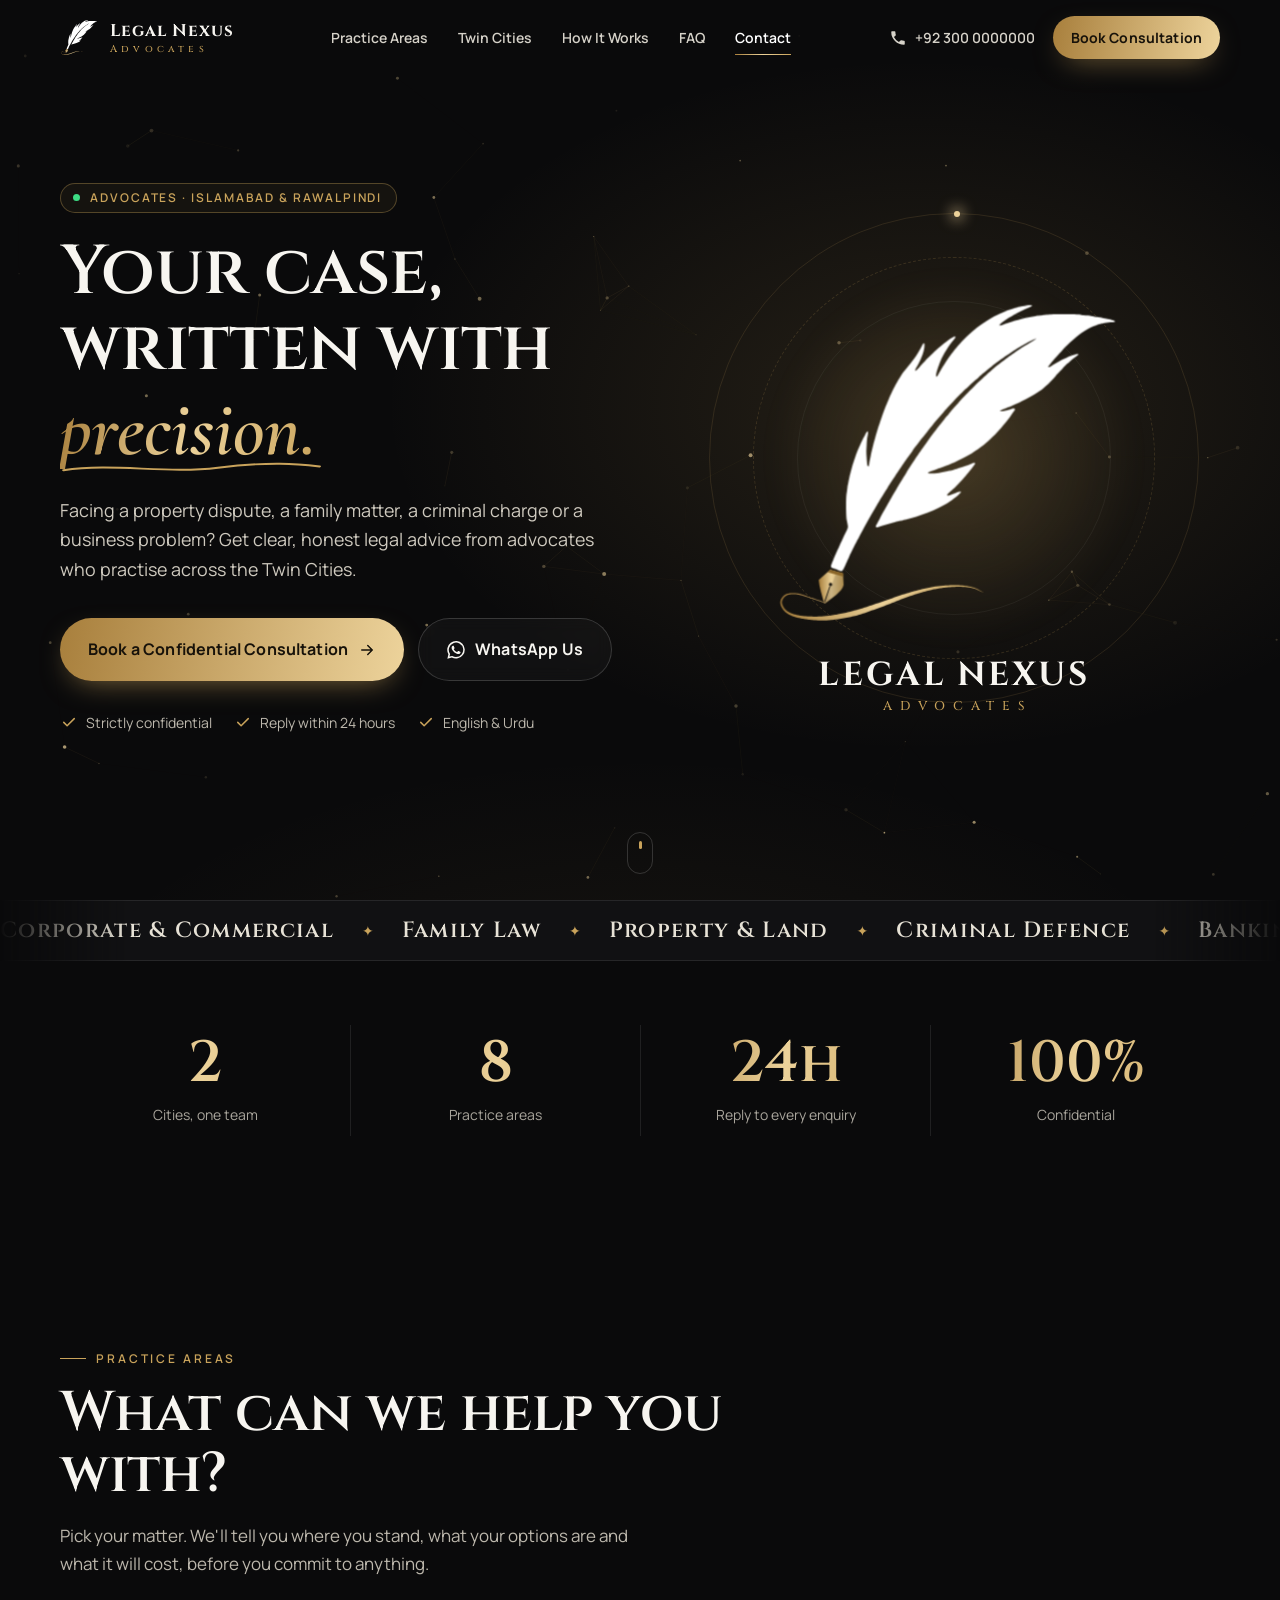
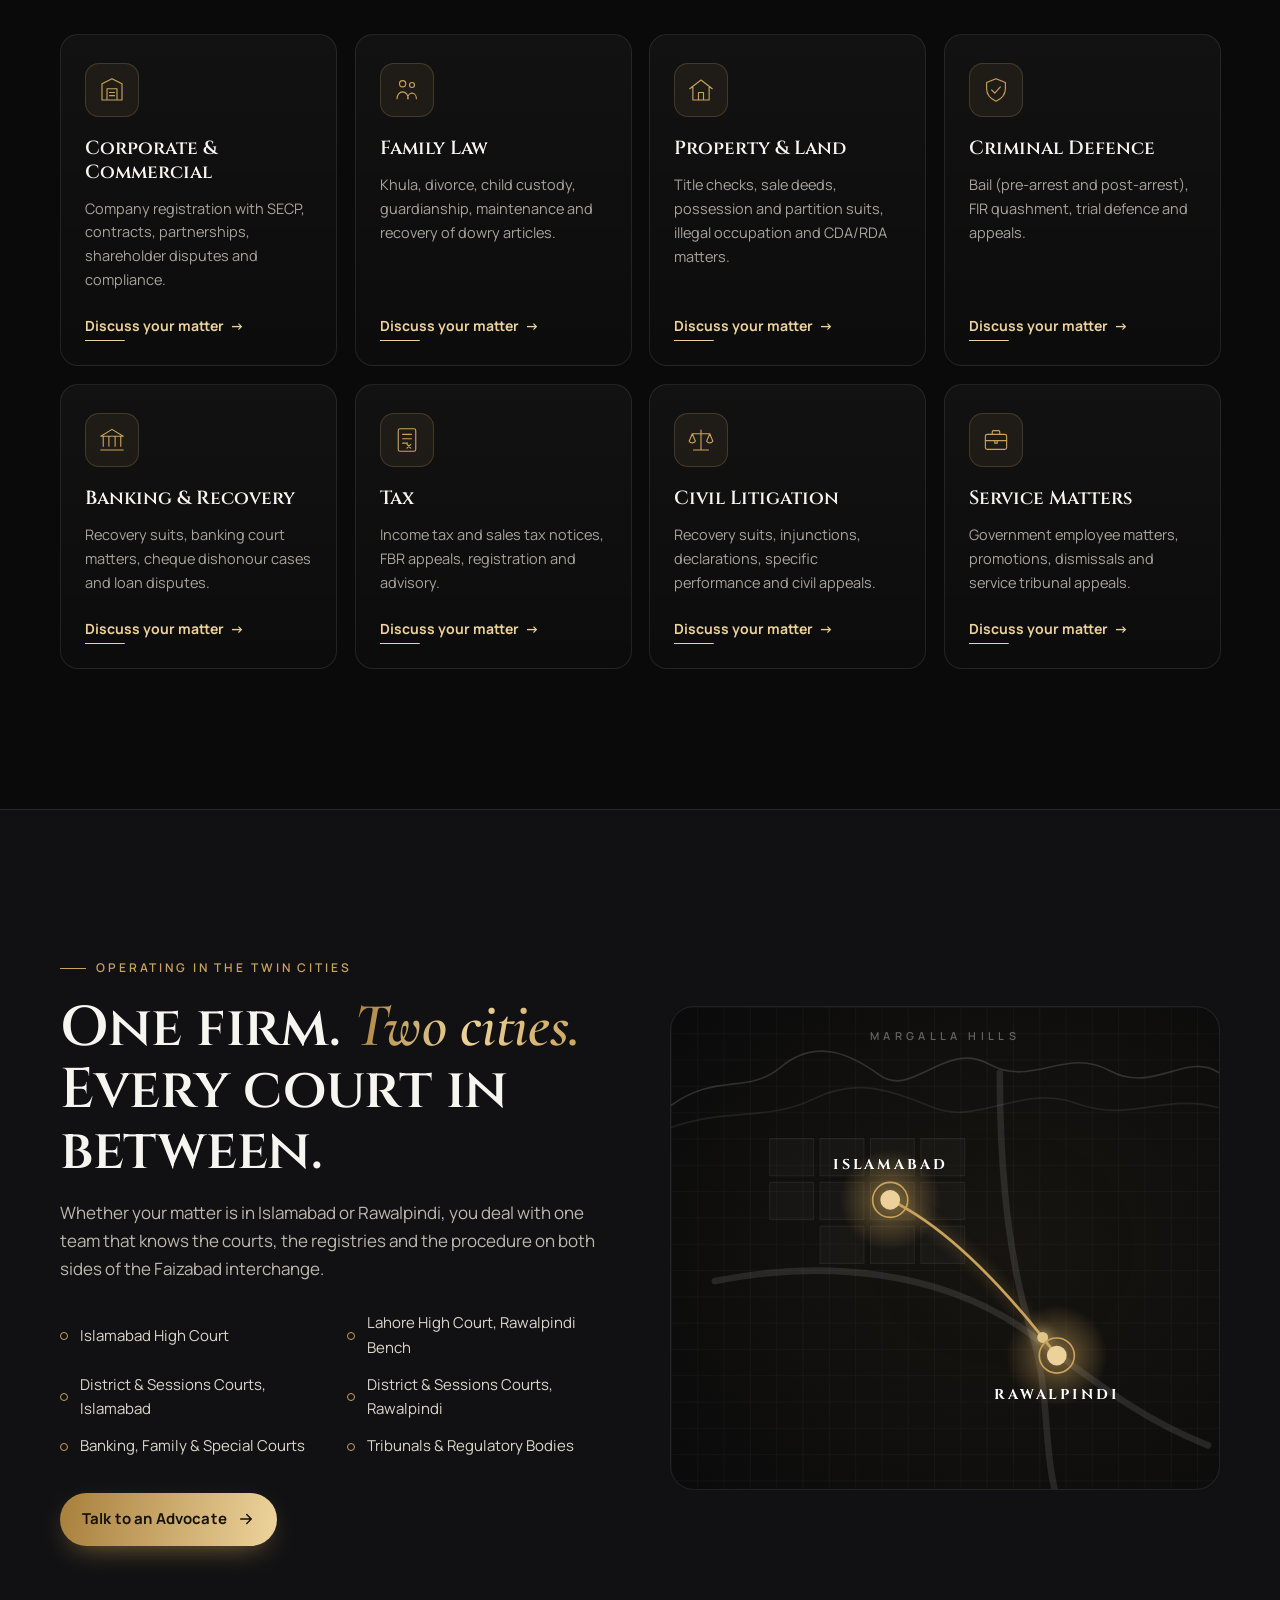
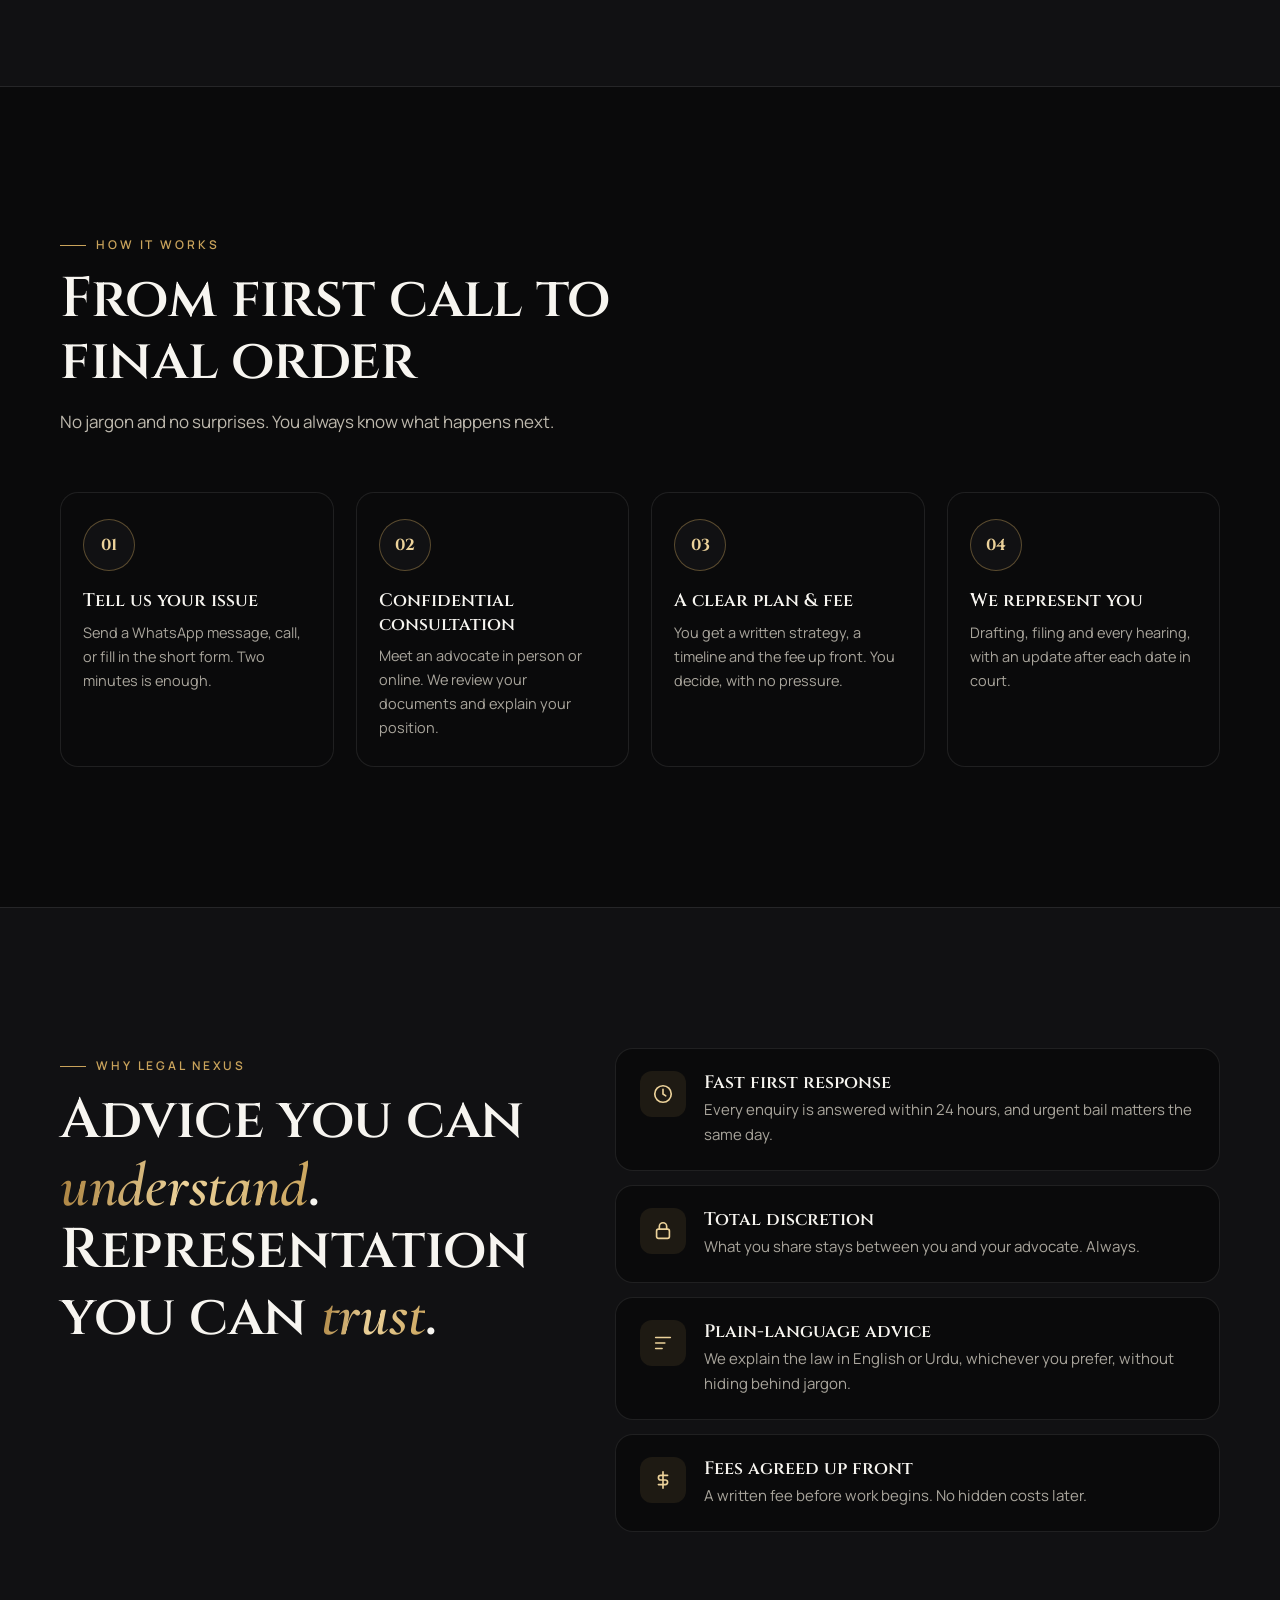
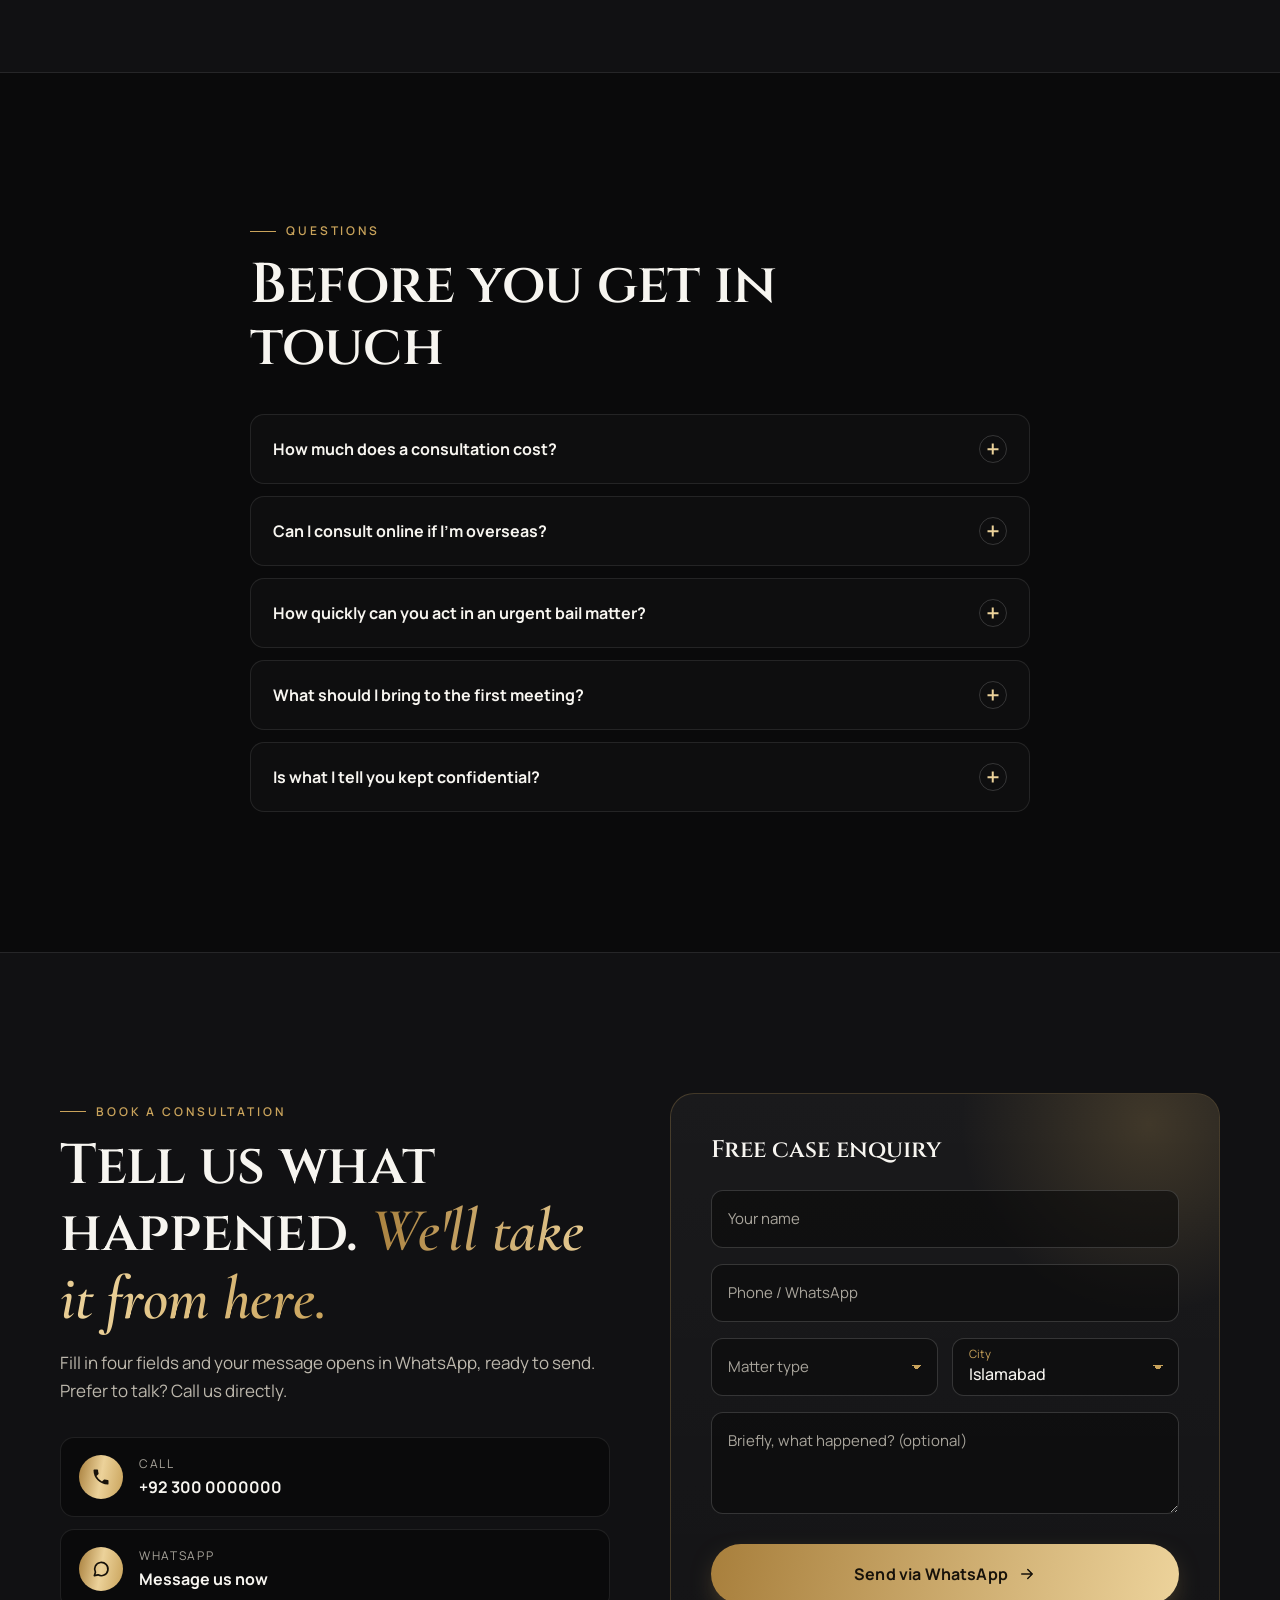
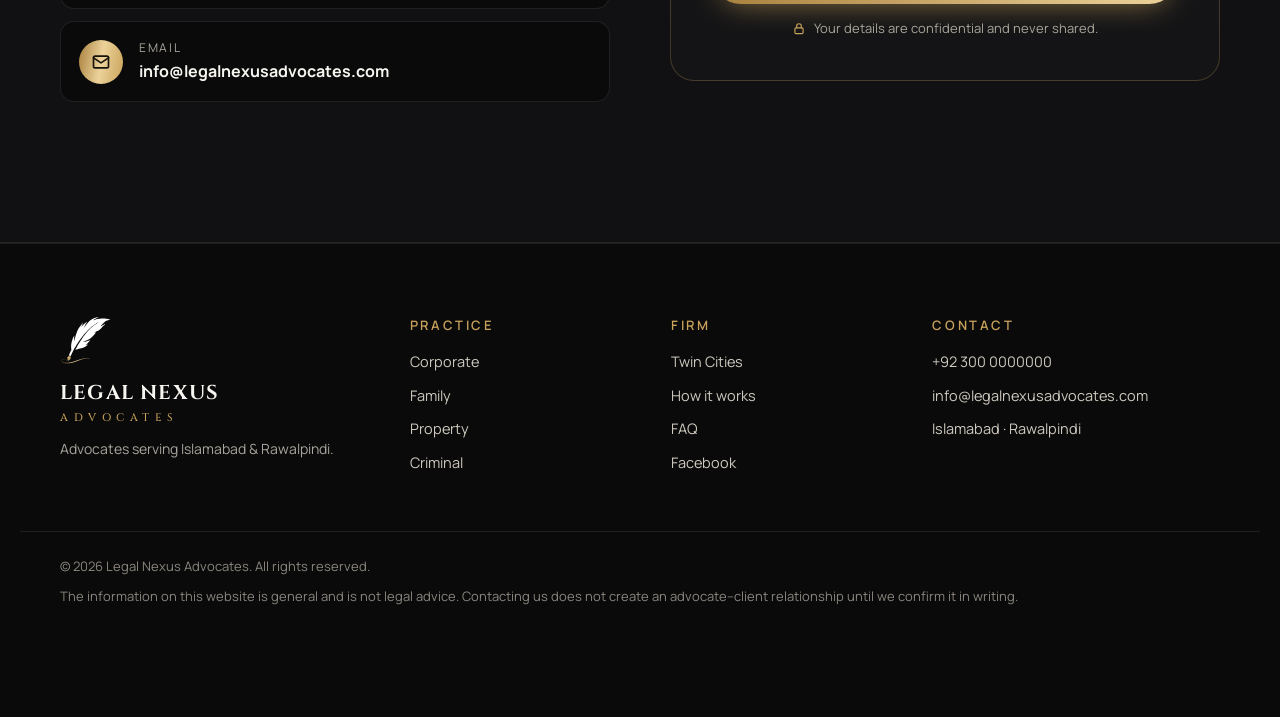
==== index.html @ b26484f2 "Build animated Legal Nexus Advocates site with redrawn vector logo Static one-page site for the Isla" ====
<!doctype html>
<html lang="en">
<head>
  <meta charset="utf-8" />
  <meta name="viewport" content="width=device-width, initial-scale=1" />
  <title>Legal Nexus Advocates | Lawyers in Islamabad &amp; Rawalpindi</title>
  <meta name="description" content="Legal Nexus Advocates: advocates serving Islamabad and Rawalpindi in corporate, family, property, criminal, banking, tax, civil and service matters. Book a confidential consultation." />
  <meta name="theme-color" content="#0a0a0b" />
  <link rel="icon" href="assets/favicon.svg" type="image/svg+xml" />
  <meta property="og:title" content="Legal Nexus Advocates | Islamabad &amp; Rawalpindi" />
  <meta property="og:description" content="Clear legal advice and strong representation across the Twin Cities. Book a confidential consultation." />
  <meta property="og:image" content="assets/logo-full.jpg" />
  <link rel="preconnect" href="https://fonts.googleapis.com" />
  <link rel="preconnect" href="https://fonts.gstatic.com" crossorigin />
  <link href="https://fonts.googleapis.com/css2?family=Cinzel:wght@500;600;700&family=Cormorant+Garamond:ital,wght@1,500;1,600&family=Manrope:wght@400;500;600;700&display=swap" rel="stylesheet" />
  <link rel="stylesheet" href="styles.css" />
  <script type="application/ld+json">
  {
    "@context": "https://schema.org",
    "@type": "LegalService",
    "name": "Legal Nexus Advocates",
    "url": "https://legalnexusadvocates.com",
    "logo": "https://legalnexusadvocates.com/assets/logo.svg",
    "areaServed": [{"@type": "City", "name": "Islamabad"}, {"@type": "City", "name": "Rawalpindi"}],
    "sameAs": ["https://www.facebook.com/legalnexusadvocates/"]
  }
  </script>
</head>
<body>
  <a class="skip" href="#main">Skip to content</a>

  <!-- Preloader: the nib writes the flourish once per visit -->
  <div class="preloader" aria-hidden="true">
    <svg viewBox="400 300 340 300" class="preloader__mark">
      <defs>
        <mask id="ink-pre"><path class="ink-line" pathLength="1" d="M457.2 575.0 L455.5 574.4 L453.9 573.9 L452.3 573.3 L450.6 572.7 L448.9 572.2 L447.2 571.6 L445.4 571.0 L443.5 570.4 L441.4 569.7 L439.4 569.0 L437.4 568.4 L435.4 567.8 L433.6 567.5 L431.9 567.3 L430.2 567.2 L428.7 567.3 L427.2 567.4 L425.8 567.7 L424.6 568.1 L423.5 568.6 L422.5 569.3 L421.6 570.1 L420.9 571.1 L420.3 572.2 L419.8 573.3 L419.6 574.5 L419.6 575.6 L419.9 576.8 L420.4 578.0 L421.0 579.3 L421.9 580.6 L422.9 581.8 L424.1 582.9 L425.4 583.8 L426.9 584.6 L428.5 585.4 L430.4 586.1 L432.4 586.6 L434.6 587.2 L437.0 587.6 L439.7 588.0 L442.6 588.3 L445.7 588.6 L449.0 588.7 L452.3 588.8 L455.7 588.7 L459.1 588.5 L462.6 588.2 L466.2 587.7 L469.9 587.1 L473.6 586.5 L477.2 585.7 L480.8 584.9 L484.3 584.0 L487.8 583.0 L491.2 582.0 L494.6 580.8 L498.0 579.6 L501.5 578.4 L505.0 577.2 L508.7 575.9 L512.4 574.5 L516.3 573.1 L520.1 571.6 L523.9 570.3 L527.6 569.0 L531.2 567.8 L534.6 566.8 L538.0 565.8 L541.3 564.9 L544.6 564.0 L547.8 563.3 L550.9 562.6 L554.1 562.0 L557.3 561.6 L560.4 561.2 L563.5 561.0 L566.5 560.8 L569.3 560.6 L572.0 560.6 L574.5 560.6 L576.8 560.7 L579.0 560.9 L581.0 561.2 L583.0 561.5 L584.8 561.9 L586.6 562.4 L588.2 562.9 L589.7 563.5 L591.0 564.2 L592.4 564.9 L593.7 565.7 L595.0 566.4" stroke="#fff" stroke-width="11" fill="none" stroke-linecap="round" /></mask>
      </defs>
      <path fill="#fff" d="M469.50 547.11C468.57 546.69 466.87 546.04 465.72 545.67C462.20 544.52 462.14 544.32 463.92 540.03C464.43 538.81 464.91 537.59 465.00 537.31C465.08 537.04 465.45 536.17 465.81 535.38C466.18 534.58 466.94 532.87 467.50 531.56C468.07 530.26 468.80 528.65 469.12 528.00C469.45 527.35 470.04 526.05 470.44 525.12C470.83 524.20 471.43 522.88 471.77 522.21C472.11 521.53 472.72 520.24 473.12 519.32C473.52 518.41 474.54 516.29 475.38 514.61C477.40 510.58 477.64 509.82 477.39 508.28C476.89 505.33 476.71 504.34 476.55 503.70C475.80 500.79 475.64 484.37 476.32 480.56C476.59 479.08 476.84 477.28 477.05 475.29C477.16 474.31 477.38 472.96 477.55 472.29C477.72 471.61 477.89 470.78 477.94 470.44C477.99 470.09 478.18 469.11 478.38 468.25C478.58 467.39 478.80 466.29 478.88 465.81C479.02 464.96 479.68 462.35 480.34 460.06C480.52 459.44 480.82 458.35 481.00 457.62C481.34 456.35 484.15 447.78 484.79 446.09C486.09 442.69 490.23 433.39 491.08 432.00C491.35 431.55 491.98 430.36 492.47 429.36C493.66 426.92 494.49 426.03 494.89 426.77C495.10 427.17 494.95 428.93 494.58 430.50C494.22 431.98 494.10 433.15 493.75 438.69C493.48 442.94 493.45 444.88 493.62 447.25C493.69 448.11 493.83 450.19 493.94 451.88C494.15 455.15 494.33 456.09 494.83 456.59C495.42 457.18 495.76 456.49 496.00 454.25C496.06 453.60 496.28 452.33 496.49 451.44C496.69 450.54 497.03 448.88 497.25 447.75C497.46 446.62 497.92 444.53 498.27 443.12C498.61 441.72 499.12 439.63 499.40 438.50C499.68 437.37 500.03 436.02 500.20 435.50C500.36 434.98 500.69 433.80 500.94 432.88C501.63 430.27 502.83 426.14 503.53 424.00C505.07 419.27 507.86 411.15 508.76 408.79C509.04 408.05 509.40 407.07 509.56 406.61C509.83 405.83 510.57 404.04 512.75 398.88C514.65 394.38 517.99 387.58 519.91 384.31C522.72 379.52 524.08 377.29 524.93 376.09C525.93 374.68 526.06 374.52 529.64 370.12C535.16 363.35 538.78 358.02 541.43 352.73C542.78 350.02 543.18 349.57 543.70 350.14C543.91 350.37 543.94 350.60 543.93 352.11C543.92 354.59 542.84 358.71 541.19 362.62C539.96 365.56 538.61 368.27 537.71 369.62C535.74 372.60 535.26 374.60 536.75 373.56C537.18 373.26 538.65 371.70 540.43 369.63C540.70 369.32 541.57 368.39 542.37 367.56C543.16 366.74 544.27 365.55 544.83 364.93C546.14 363.47 553.02 356.80 554.88 355.18C558.41 352.11 560.05 350.78 564.00 347.80C567.01 345.53 570.01 343.92 570.63 344.25C571.14 344.53 570.78 345.32 569.39 346.93C565.10 351.92 560.19 359.82 557.69 365.76C556.86 367.72 555.05 372.96 554.51 374.94C553.34 379.21 554.12 380.40 555.91 377.05C558.27 372.62 563.60 364.21 566.35 360.56C569.26 356.70 572.54 352.62 573.82 351.25C574.62 350.39 575.86 349.04 576.57 348.25C586.37 337.36 601.21 327.10 614.38 322.12C617.89 320.79 622.55 319.30 624.31 318.94C624.86 318.83 625.96 318.57 626.75 318.38C628.02 318.06 629.55 317.76 632.88 317.18C634.20 316.95 636.63 316.95 636.94 317.18C637.53 317.62 636.67 318.18 632.77 319.88C628.68 321.66 622.47 324.73 620.38 326.01C619.45 326.57 618.18 327.33 617.56 327.68C614.92 329.20 610.08 332.78 609.26 333.83C608.37 334.96 609.97 334.80 613.32 333.43C614.95 332.76 620.53 330.93 622.44 330.44C623.40 330.19 624.98 329.77 625.94 329.51C628.82 328.72 631.36 328.13 632.68 327.93C633.37 327.83 634.46 327.60 635.12 327.43C635.78 327.26 636.88 327.06 637.56 326.99C638.25 326.92 639.38 326.72 640.06 326.56C640.75 326.40 642.52 326.15 644.00 326.00C645.48 325.86 647.33 325.66 648.12 325.56C652.77 324.96 656.46 324.83 666.62 324.91C675.19 324.98 678.00 325.09 680.00 325.44C681.07 325.62 682.41 325.76 685.49 326.00C686.42 326.08 687.67 326.24 688.27 326.38C688.87 326.51 690.34 326.73 691.53 326.87C692.72 327.00 694.45 327.28 695.38 327.48C696.31 327.69 697.58 327.92 698.21 327.99C698.84 328.07 699.88 328.26 700.52 328.43C701.16 328.60 702.14 328.82 702.69 328.92C706.31 329.61 708.99 330.46 709.18 330.98C709.36 331.43 708.35 331.75 706.72 331.75C705.44 331.75 701.57 332.11 700.56 332.33C700.08 332.43 698.90 332.68 697.94 332.88C694.26 333.65 686.78 336.72 684.25 338.50C684.08 338.62 683.15 339.21 682.19 339.81C677.04 343.03 668.94 350.08 663.58 356.00C662.68 357.00 661.43 358.35 660.81 359.01C658.03 361.96 652.29 368.69 651.64 369.76C651.24 370.41 651.28 370.75 651.76 370.75C652.23 370.75 652.51 370.61 654.75 369.21C655.74 368.60 657.37 367.66 658.37 367.13C659.37 366.60 660.42 366.02 660.70 365.85C662.10 364.96 668.05 362.19 671.31 360.92C676.01 359.08 677.96 358.75 677.28 359.89C677.07 360.26 676.47 360.74 673.66 362.80C672.69 363.52 671.34 364.64 670.66 365.28C669.99 365.92 668.93 366.87 668.31 367.40C667.09 368.44 664.99 370.54 663.43 372.31C662.88 372.92 661.57 374.33 660.50 375.43C659.43 376.53 658.31 377.72 658.00 378.07C652.73 383.96 649.99 386.68 646.66 389.35C644.48 391.10 637.96 395.17 631.44 398.85C628.25 400.65 620.50 404.23 617.31 405.38C613.77 406.66 609.95 408.30 609.64 408.67C609.50 408.84 609.50 408.88 609.69 408.96C610.03 409.09 612.81 408.78 613.88 408.50C614.39 408.37 615.40 408.14 616.12 407.99C616.85 407.84 617.72 407.61 618.06 407.48C618.89 407.16 621.09 406.63 621.57 406.63C622.33 406.62 622.58 407.31 622.13 408.14C621.90 408.57 620.33 410.82 618.54 413.28C616.63 415.91 610.41 423.64 609.81 424.12C609.69 424.23 609.05 424.93 608.40 425.69C604.54 430.15 598.02 436.23 593.19 439.86C585.40 445.71 579.24 449.29 569.88 453.40C567.15 454.59 559.19 457.73 558.18 458.01C557.67 458.15 556.25 458.65 555.03 459.12C553.81 459.59 551.88 460.29 550.75 460.68C547.65 461.76 546.61 462.39 547.19 462.83C547.68 463.21 553.11 462.98 556.50 462.44C560.76 461.76 563.22 461.29 565.56 460.69C566.73 460.39 568.25 460.02 568.94 459.87C569.99 459.64 576.23 457.66 578.81 456.74C580.83 456.02 582.60 455.34 584.19 454.65C585.15 454.24 586.17 453.84 586.46 453.76C587.41 453.51 587.98 453.87 587.82 454.61C587.72 455.06 583.77 460.31 582.11 462.21C581.67 462.71 580.81 463.70 580.19 464.40C576.14 469.02 570.59 474.96 569.35 476.01C568.30 476.89 564.23 480.63 563.93 480.99C563.47 481.54 563.44 481.83 563.82 482.08C564.36 482.44 566.36 481.85 570.50 480.12C571.36 479.76 572.54 479.27 573.11 479.03C574.86 478.31 575.66 478.40 575.43 479.31C575.11 480.56 568.71 485.79 563.81 488.79C555.20 494.08 538.52 500.67 528.12 502.88C527.47 503.02 526.23 503.33 525.38 503.56C524.52 503.80 523.59 504.02 523.31 504.07C523.04 504.11 522.17 504.31 521.38 504.50C520.58 504.70 519.47 504.95 518.89 505.06C518.31 505.18 517.61 505.36 517.33 505.46C517.04 505.56 515.63 505.94 514.18 506.30C510.54 507.22 505.49 508.77 503.35 509.62C502.53 509.95 502.10 509.90 501.80 509.43C501.52 509.01 501.66 508.54 502.54 506.91C502.90 506.24 504.06 504.08 505.12 502.12C507.85 497.04 509.79 493.52 510.69 492.00C511.12 491.28 511.93 489.84 512.50 488.81C514.40 485.38 518.39 478.46 519.68 476.38C520.39 475.24 521.29 473.72 521.69 473.00C522.09 472.28 522.68 471.29 523.00 470.81C523.32 470.33 523.99 469.26 524.48 468.44C524.96 467.61 525.82 466.23 526.36 465.38C526.91 464.52 527.77 463.14 528.27 462.31C530.97 457.85 539.58 444.79 541.95 441.56C542.61 440.67 543.60 439.26 544.16 438.44C544.71 437.61 545.62 436.31 546.18 435.55C546.73 434.79 547.48 433.75 547.84 433.24C549.21 431.30 550.74 429.25 552.14 427.44C553.84 425.24 554.20 424.78 556.15 422.23C556.95 421.17 558.21 419.58 558.95 418.69C559.68 417.79 560.70 416.50 561.22 415.81C561.74 415.12 562.57 414.11 563.06 413.56C563.55 413.01 564.43 411.98 565.01 411.26C565.59 410.55 566.50 409.42 567.04 408.76C567.57 408.10 569.02 406.47 570.24 405.12C571.47 403.78 572.83 402.26 573.27 401.74C577.65 396.51 592.74 381.43 598.25 376.78C599.25 375.94 600.68 374.71 601.44 374.05C602.75 372.91 605.12 370.92 607.81 368.71C608.88 367.83 610.96 366.24 616.20 362.32C616.75 361.90 618.10 360.95 619.20 360.20C620.29 359.45 621.92 358.29 622.81 357.62C623.71 356.95 625.03 356.05 625.75 355.62C626.47 355.20 627.77 354.36 628.62 353.75C630.70 352.30 632.23 351.34 634.12 350.31C636.88 348.80 640.87 346.20 640.70 346.03C640.27 345.60 628.61 351.74 623.44 355.12C621.99 356.06 620.50 357.02 620.12 357.26C617.71 358.75 612.83 362.07 610.06 364.13C608.27 365.45 606.42 366.80 605.94 367.13C605.46 367.45 604.36 368.31 603.50 369.02C602.64 369.73 601.68 370.51 601.38 370.75C598.74 372.78 592.74 377.79 591.06 379.36C590.38 380.00 589.08 381.13 588.19 381.86C586.58 383.18 585.38 384.27 582.38 387.20C581.52 388.04 580.39 389.09 579.88 389.54C578.53 390.72 571.92 397.41 568.56 401.01C563.90 405.98 561.45 408.64 560.68 409.57C560.28 410.05 559.33 411.14 558.56 412.00C555.20 415.80 553.42 417.90 550.52 421.49C549.44 422.83 547.65 425.05 546.53 426.43C545.41 427.81 544.09 429.47 543.60 430.12C543.11 430.78 542.36 431.73 541.94 432.25C539.90 434.75 534.49 441.89 533.38 443.56C533.01 444.11 531.94 445.60 531.00 446.88C530.06 448.15 528.72 450.03 528.01 451.06C527.31 452.09 526.18 453.73 525.49 454.69C524.81 455.65 523.14 458.10 521.78 460.12C520.41 462.15 519.12 464.07 518.91 464.38C518.49 464.99 515.87 469.03 514.28 471.50C513.73 472.36 512.72 473.99 512.03 475.12C511.34 476.26 510.11 478.20 509.31 479.44C507.99 481.46 505.46 485.66 502.12 491.35C501.47 492.47 500.31 494.43 499.55 495.72C496.98 500.06 489.79 513.11 487.34 517.89C486.75 519.04 486.11 520.22 485.92 520.52C485.43 521.29 479.63 532.95 479.01 534.40C478.73 535.06 478.39 535.79 478.26 536.02C478.13 536.25 477.48 537.65 476.81 539.12C472.45 548.86 472.72 548.56 469.50 547.11Z" class="pre-feather" />
      <g class="pre-feather"><g class="quill__nib"><mask id="nibpre-cut" maskUnits="userSpaceOnUse" x="440" y="535" width="45" height="50"><rect x="440" y="535" width="45" height="50" fill="#fff"/><path d="M457.4 574.4 L461.9 561.2" stroke="#000" stroke-width=".9" stroke-linecap="round"/><circle cx="462.5" cy="559.3" r="1.45" fill="#000"/></mask><g mask="url(#nibpre-cut)"><path d="M462.2 546.6 L473.2 549.6 L473.8 559.8 C472.6 565.4 463.6 571.4 457.6 575.8 L456.8 575.6 C455.3 569 452.7 562 452.2 555.4 Z" fill="url(#goldgrad)"/><path d="M467.7 548.1 L473.2 549.6 L473.8 559.8 C472.6 565.4 463.6 571.4 457.6 575.8 Z" fill="#000" opacity=".14"/><path d="M462.2 546.6 L473.2 549.6 L473.36 552.3 L459.8 548.7 Z" fill="#8a6528"/></g></g></g>
      <path fill="#C9A35B" d="M457.28 574.76 L456.72 574.57 L456.17 574.38 L455.62 574.18 L455.08 573.99 L454.53 573.79 L453.99 573.60 L453.44 573.41 L452.90 573.21 L452.35 573.02 L451.81 572.82 L451.26 572.63 L450.71 572.44 L450.15 572.24 L449.59 572.05 L449.03 571.85 L448.46 571.66 L447.88 571.46 L447.29 571.27 L446.70 571.07 L446.10 570.88 L445.49 570.68 L444.87 570.47 L444.23 570.25 L443.57 570.02 L442.91 569.79 L442.24 569.56 L441.56 569.32 L440.88 569.08 L440.20 568.85 L439.51 568.62 L438.83 568.40 L438.15 568.18 L437.47 567.97 L436.81 567.78 L436.15 567.60 L435.50 567.43 L434.86 567.29 L434.24 567.16 L433.64 567.05 L433.05 566.97 L432.48 566.90 L431.92 566.85 L431.36 566.81 L430.80 566.78 L430.25 566.76 L429.71 566.76 L429.18 566.76 L428.65 566.78 L428.13 566.82 L427.62 566.86 L427.13 566.92 L426.64 567.00 L426.16 567.08 L425.70 567.19 L425.25 567.30 L424.82 567.44 L424.39 567.58 L423.99 567.75 L423.60 567.93 L423.22 568.13 L422.86 568.35 L422.51 568.59 L422.17 568.85 L421.84 569.13 L421.52 569.43 L421.21 569.75 L420.92 570.08 L420.64 570.43 L420.38 570.79 L420.14 571.16 L419.91 571.54 L419.71 571.94 L419.52 572.33 L419.36 572.74 L419.22 573.15 L419.11 573.56 L419.02 573.98 L418.97 574.40 L418.94 574.82 L418.95 575.24 L418.99 575.66 L419.05 576.08 L419.14 576.52 L419.25 576.96 L419.39 577.41 L419.55 577.86 L419.73 578.32 L419.93 578.78 L420.16 579.24 L420.41 579.70 L420.68 580.15 L420.98 580.60 L421.29 581.05 L421.62 581.49 L421.98 581.91 L422.35 582.33 L422.74 582.74 L423.15 583.13 L423.58 583.50 L424.03 583.86 L424.49 584.19 L424.96 584.51 L425.45 584.83 L425.96 585.13 L426.49 585.42 L427.04 585.71 L427.61 585.98 L428.19 586.25 L428.80 586.51 L429.42 586.75 L430.06 586.99 L430.73 587.22 L431.41 587.44 L432.12 587.65 L432.85 587.86 L433.60 588.06 L434.37 588.24 L435.16 588.42 L435.98 588.59 L436.81 588.76 L437.68 588.92 L438.58 589.07 L439.50 589.22 L440.46 589.37 L441.44 589.51 L442.45 589.65 L443.48 589.78 L444.54 589.90 L445.61 590.02 L446.70 590.12 L447.80 590.22 L448.92 590.30 L450.05 590.37 L451.19 590.43 L452.34 590.48 L453.49 590.51 L454.65 590.53 L455.81 590.53 L456.97 590.52 L458.13 590.49 L459.29 590.43 L460.46 590.35 L461.65 590.25 L462.85 590.14 L464.06 590.01 L465.28 589.87 L466.51 589.72 L467.75 589.55 L468.99 589.38 L470.23 589.19 L471.47 588.99 L472.72 588.78 L473.97 588.57 L475.21 588.34 L476.45 588.10 L477.68 587.86 L478.91 587.61 L480.13 587.36 L481.34 587.10 L482.54 586.83 L483.74 586.55 L484.93 586.26 L486.12 585.95 L487.28 585.60 L488.44 585.25 L489.59 584.88 L490.74 584.50 L491.88 584.12 L493.02 583.73 L494.15 583.34 L495.29 582.93 L496.43 582.53 L497.56 582.12 L498.70 581.70 L499.85 581.28 L501.00 580.86 L502.16 580.44 L503.32 580.02 L504.49 579.60 L505.68 579.17 L506.89 578.74 L508.12 578.28 L509.36 577.82 L510.61 577.35 L511.87 576.87 L513.14 576.37 L514.40 575.86 L515.67 575.35 L516.94 574.85 L518.21 574.34 L519.48 573.83 L520.74 573.33 L522.00 572.84 L523.25 572.35 L524.49 571.87 L525.72 571.41 L526.93 570.95 L528.13 570.52 L529.31 570.10 L530.47 569.70 L531.63 569.30 L532.78 568.92 L533.92 568.54 L535.05 568.17 L536.17 567.81 L537.28 567.45 L538.38 567.11 L539.48 566.77 L540.57 566.44 L541.65 566.12 L542.73 565.81 L543.80 565.51 L544.87 565.22 L545.93 564.94 L546.98 564.67 L548.03 564.41 L549.08 564.16 L550.12 563.92 L551.16 563.69 L552.19 563.48 L553.23 563.27 L554.27 563.08 L555.32 562.90 L556.36 562.73 L557.41 562.57 L558.45 562.42 L559.49 562.28 L560.52 562.15 L561.55 562.03 L562.57 561.92 L563.59 561.81 L564.59 561.72 L565.57 561.64 L566.55 561.56 L567.50 561.50 L568.44 561.44 L569.37 561.39 L570.27 561.35 L571.15 561.31 L572.00 561.29 L572.84 561.27 L573.65 561.26 L574.45 561.26 L575.23 561.27 L575.99 561.29 L576.74 561.32 L577.48 561.36 L578.20 561.41 L578.90 561.46 L579.59 561.53 L580.27 561.60 L580.94 561.68 L581.60 561.77 L582.24 561.86 L582.87 561.96 L583.50 562.07 L584.11 562.18 L584.72 562.31 L585.32 562.43 L585.91 562.57 L586.48 562.71 L587.02 562.86 L587.56 563.03 L588.07 563.20 L588.57 563.38 L589.06 563.58 L589.54 563.78 L590.01 563.99 L590.47 564.21 L590.92 564.43 L591.37 564.65 L591.82 564.88 L592.26 565.11 L592.71 565.34 L593.16 565.57 L593.61 565.80 L594.06 566.02 L594.52 566.25 L594.99 566.46 L595.47 566.67 L595.30 566.41 L594.85 566.17 L594.40 565.93 L593.96 565.68 L593.52 565.43 L593.09 565.17 L592.66 564.92 L592.23 564.66 L591.80 564.40 L591.36 564.15 L590.92 563.90 L590.47 563.65 L590.01 563.41 L589.54 563.17 L589.06 562.93 L588.56 562.71 L588.04 562.49 L587.51 562.29 L586.96 562.10 L586.39 561.92 L585.80 561.75 L585.20 561.59 L584.60 561.44 L583.98 561.29 L583.36 561.15 L582.72 561.02 L582.07 560.89 L581.42 560.77 L580.75 560.66 L580.06 560.55 L579.37 560.45 L578.66 560.36 L577.94 560.27 L577.20 560.20 L576.44 560.13 L575.67 560.07 L574.89 560.02 L574.08 559.98 L573.26 559.95 L572.42 559.92 L571.57 559.91 L570.69 559.90 L569.78 559.90 L568.86 559.91 L567.91 559.93 L566.95 559.95 L565.97 559.98 L564.97 560.02 L563.96 560.07 L562.94 560.13 L561.91 560.19 L560.86 560.27 L559.81 560.35 L558.75 560.45 L557.69 560.55 L556.62 560.67 L555.55 560.79 L554.48 560.93 L553.41 561.08 L552.34 561.24 L551.27 561.41 L550.20 561.59 L549.13 561.79 L548.06 561.99 L546.98 562.21 L545.90 562.44 L544.81 562.67 L543.72 562.92 L542.62 563.18 L541.52 563.44 L540.42 563.72 L539.30 564.00 L538.18 564.29 L537.05 564.59 L535.92 564.90 L534.78 565.21 L533.62 565.53 L532.47 565.86 L531.30 566.19 L530.12 566.53 L528.93 566.88 L527.71 567.25 L526.48 567.63 L525.23 568.03 L523.97 568.44 L522.70 568.87 L521.43 569.30 L520.14 569.74 L518.85 570.19 L517.56 570.64 L516.26 571.09 L514.97 571.54 L513.68 571.99 L512.40 572.44 L511.12 572.89 L509.85 573.33 L508.60 573.77 L507.36 574.21 L506.13 574.62 L504.92 575.03 L503.72 575.42 L502.52 575.82 L501.34 576.22 L500.16 576.61 L499.00 577.00 L497.84 577.39 L496.69 577.78 L495.55 578.16 L494.42 578.54 L493.29 578.91 L492.16 579.27 L491.04 579.63 L489.91 579.97 L488.79 580.31 L487.67 580.65 L486.55 580.97 L485.42 581.28 L484.29 581.59 L483.16 581.91 L482.03 582.22 L480.88 582.52 L479.71 582.82 L478.53 583.11 L477.34 583.39 L476.15 583.67 L474.95 583.94 L473.75 584.21 L472.54 584.46 L471.33 584.71 L470.12 584.95 L468.92 585.17 L467.72 585.39 L466.52 585.60 L465.33 585.79 L464.15 585.97 L462.98 586.14 L461.82 586.29 L460.67 586.43 L459.54 586.55 L458.43 586.66 L457.33 586.76 L456.22 586.86 L455.12 586.94 L454.01 587.01 L452.90 587.06 L451.79 587.10 L450.68 587.13 L449.58 587.15 L448.48 587.15 L447.40 587.14 L446.33 587.12 L445.27 587.09 L444.23 587.04 L443.21 586.99 L442.21 586.93 L441.24 586.86 L440.28 586.79 L439.36 586.70 L438.47 586.60 L437.60 586.50 L436.78 586.39 L435.98 586.27 L435.20 586.14 L434.44 586.01 L433.71 585.86 L433.00 585.71 L432.31 585.55 L431.64 585.38 L431.00 585.20 L430.37 585.02 L429.77 584.82 L429.18 584.62 L428.62 584.41 L428.07 584.19 L427.55 583.96 L427.04 583.72 L426.55 583.47 L426.08 583.22 L425.62 582.95 L425.18 582.68 L424.77 582.40 L424.37 582.10 L423.98 581.79 L423.61 581.46 L423.26 581.11 L422.93 580.74 L422.61 580.36 L422.31 579.98 L422.03 579.58 L421.76 579.18 L421.52 578.78 L421.29 578.37 L421.09 577.96 L420.91 577.56 L420.74 577.16 L420.60 576.77 L420.49 576.39 L420.39 576.02 L420.32 575.66 L420.27 575.32 L420.24 575.00 L420.24 574.68 L420.26 574.35 L420.31 574.01 L420.38 573.67 L420.48 573.33 L420.60 572.98 L420.73 572.64 L420.89 572.29 L421.07 571.95 L421.26 571.62 L421.48 571.30 L421.70 570.98 L421.95 570.67 L422.20 570.38 L422.47 570.10 L422.75 569.84 L423.03 569.60 L423.33 569.37 L423.62 569.17 L423.93 568.98 L424.26 568.81 L424.60 568.65 L424.97 568.50 L425.35 568.37 L425.75 568.24 L426.17 568.13 L426.60 568.03 L427.04 567.94 L427.50 567.87 L427.98 567.81 L428.46 567.76 L428.96 567.72 L429.47 567.70 L429.98 567.68 L430.51 567.68 L431.04 567.69 L431.58 567.72 L432.12 567.75 L432.67 567.80 L433.23 567.86 L433.80 567.95 L434.39 568.05 L435.00 568.18 L435.62 568.32 L436.27 568.48 L436.92 568.65 L437.58 568.84 L438.26 569.04 L438.93 569.25 L439.62 569.46 L440.30 569.68 L440.98 569.91 L441.66 570.14 L442.34 570.36 L443.01 570.59 L443.67 570.81 L444.33 571.02 L444.97 571.23 L445.59 571.43 L446.20 571.61 L446.80 571.80 L447.39 571.98 L447.97 572.17 L448.54 572.35 L449.11 572.54 L449.67 572.73 L450.23 572.91 L450.79 573.10 L451.34 573.28 L451.89 573.47 L452.44 573.65 L452.99 573.84 L453.53 574.03 L454.08 574.21 L454.63 574.40 L455.18 574.59 L455.73 574.77 L456.28 574.96 L456.84 575.14Z" mask="url(#ink-pre)" />
    </svg>
  </div>

  <div class="progress" aria-hidden="true"><span></span></div>
  <div class="cursor" aria-hidden="true"><span class="cursor__dot"></span><span class="cursor__ring"></span></div>

  <!-- ============ HEADER ============ -->
  <header class="header" id="top">
    <div class="container header__inner">
      <a href="#top" class="brand" aria-label="Legal Nexus Advocates, home">
        <img src="assets/logo-mark.svg" alt="" width="40" height="36" class="brand__mark" />
        <span class="brand__text"><b>Legal Nexus</b><small>Advocates</small></span>
      </a>
      <nav class="nav" aria-label="Main">
        <a href="#practice" class="nav__link">Practice Areas</a>
        <a href="#twin-cities" class="nav__link">Twin Cities</a>
        <a href="#process" class="nav__link">How It Works</a>
        <a href="#faq" class="nav__link">FAQ</a>
        <a href="#contact" class="nav__link">Contact</a>
      </nav>
      <div class="header__cta">
        <a class="header__phone js-call" href="tel:+923000000000">
          <svg viewBox="0 0 24 24" class="icon ring-icon"><path d="M6.6 10.8a15.1 15.1 0 0 0 6.6 6.6l2.2-2.2a1 1 0 0 1 1-.25 11.4 11.4 0 0 0 3.6.57 1 1 0 0 1 1 1V20a1 1 0 0 1-1 1A17 17 0 0 1 3 4a1 1 0 0 1 1-1h3.5a1 1 0 0 1 1 1c0 1.25.2 2.45.57 3.6a1 1 0 0 1-.25 1z"/></svg>
          <span class="js-phone-label">+92 300 0000000</span>
        </a>
        <a href="#contact" class="btn btn--gold btn--sm magnetic"><span>Book Consultation</span></a>
        <button class="burger" aria-label="Open menu" aria-expanded="false" aria-controls="mobile-menu"><span></span><span></span></button>
      </div>
    </div>
    <div class="mobile-menu" id="mobile-menu">
      <a href="#practice">Practice Areas</a>
      <a href="#twin-cities">Twin Cities</a>
      <a href="#process">How It Works</a>
      <a href="#faq">FAQ</a>
      <a href="#contact">Contact</a>
      <a href="#contact" class="btn btn--gold"><span>Book a Consultation</span></a>
    </div>
  </header>

  <main id="main">
    <!-- ============ HERO ============ -->
    <section class="hero">
      <canvas class="hero__canvas" aria-hidden="true"></canvas>
      <div class="hero__spot" aria-hidden="true"></div>
      <div class="container hero__grid">
        <div class="hero__copy">
          <p class="eyebrow hero__eyebrow"><span class="dot"></span> Advocates &middot; Islamabad &amp; Rawalpindi</p>
          <h1 class="hero__title">
            <span class="line"><span class="word">Your</span> <span class="word">case,</span></span>
            <span class="line"><span class="word">written</span> <span class="word">with</span></span>
            <span class="line"><span class="word word--gold">precision.
              <svg class="underline" viewBox="0 0 300 24" preserveAspectRatio="none" aria-hidden="true"><path pathLength="1" d="M4 16 C 60 4, 120 22, 180 12 S 270 6, 296 10" /></svg>
            </span></span>
          </h1>
          <p class="hero__sub">Facing a property dispute, a family matter, a criminal charge or a business problem? Get clear, honest legal advice from advocates who practise across the Twin Cities.</p>
          <div class="hero__ctas">
            <a href="#contact" class="btn btn--gold btn--lg magnetic"><span>Book a Confidential Consultation</span>
              <svg viewBox="0 0 24 24" class="icon arrow"><path d="M5 12h14M13 6l6 6-6 6"/></svg></a>
            <a href="https://wa.me/923000000000" class="btn btn--ghost btn--lg js-wa magnetic" target="_blank" rel="noopener">
              <svg viewBox="0 0 24 24" class="icon wa-icon"><path d="M20.5 3.5A11.8 11.8 0 0 0 1.9 17.7L.5 23.5l5.9-1.5a11.8 11.8 0 0 0 14.1-18.5zM12 21.4a9.6 9.6 0 0 1-4.9-1.3l-.35-.2-3.5.9.94-3.4-.23-.36A9.6 9.6 0 1 1 12 21.4zm5.3-7.2c-.3-.15-1.7-.85-2-.94s-.46-.15-.66.15-.76.94-.93 1.13-.34.22-.63.07a7.9 7.9 0 0 1-2.3-1.43 8.8 8.8 0 0 1-1.6-2c-.17-.3 0-.45.13-.6l.44-.52a2 2 0 0 0 .3-.49.55.55 0 0 0 0-.52c-.08-.15-.66-1.6-.9-2.18s-.48-.5-.66-.5h-.56a1.1 1.1 0 0 0-.78.36 3.3 3.3 0 0 0-1 2.45 5.7 5.7 0 0 0 1.2 3.03 13 13 0 0 0 5 4.4c.7.3 1.24.48 1.67.62a4 4 0 0 0 1.84.11 3 3 0 0 0 1.97-1.39 2.4 2.4 0 0 0 .17-1.39c-.07-.12-.27-.2-.56-.34z"/></svg>
              <span>WhatsApp Us</span></a>
          </div>
          <ul class="hero__trust">
            <li><svg viewBox="0 0 24 24" class="icon check"><path d="M5 12.5l4.5 4.5L19 7.5"/></svg> Strictly confidential</li>
            <li><svg viewBox="0 0 24 24" class="icon check"><path d="M5 12.5l4.5 4.5L19 7.5"/></svg> Reply within 24 hours</li>
            <li><svg viewBox="0 0 24 24" class="icon check"><path d="M5 12.5l4.5 4.5L19 7.5"/></svg> English &amp; Urdu</li>
          </ul>
        </div>

        <div class="hero__art" aria-hidden="true">
          <div class="hero__halo"></div>
          <div class="hero__orbit"><span></span><span></span><span></span></div>
          <svg viewBox="390 290 360 320" class="quill">
            <defs>
              <mask id="ink-hero"><path class="ink-line" pathLength="1" d="M457.2 575.0 L455.5 574.4 L453.9 573.9 L452.3 573.3 L450.6 572.7 L448.9 572.2 L447.2 571.6 L445.4 571.0 L443.5 570.4 L441.4 569.7 L439.4 569.0 L437.4 568.4 L435.4 567.8 L433.6 567.5 L431.9 567.3 L430.2 567.2 L428.7 567.3 L427.2 567.4 L425.8 567.7 L424.6 568.1 L423.5 568.6 L422.5 569.3 L421.6 570.1 L420.9 571.1 L420.3 572.2 L419.8 573.3 L419.6 574.5 L419.6 575.6 L419.9 576.8 L420.4 578.0 L421.0 579.3 L421.9 580.6 L422.9 581.8 L424.1 582.9 L425.4 583.8 L426.9 584.6 L428.5 585.4 L430.4 586.1 L432.4 586.6 L434.6 587.2 L437.0 587.6 L439.7 588.0 L442.6 588.3 L445.7 588.6 L449.0 588.7 L452.3 588.8 L455.7 588.7 L459.1 588.5 L462.6 588.2 L466.2 587.7 L469.9 587.1 L473.6 586.5 L477.2 585.7 L480.8 584.9 L484.3 584.0 L487.8 583.0 L491.2 582.0 L494.6 580.8 L498.0 579.6 L501.5 578.4 L505.0 577.2 L508.7 575.9 L512.4 574.5 L516.3 573.1 L520.1 571.6 L523.9 570.3 L527.6 569.0 L531.2 567.8 L534.6 566.8 L538.0 565.8 L541.3 564.9 L544.6 564.0 L547.8 563.3 L550.9 562.6 L554.1 562.0 L557.3 561.6 L560.4 561.2 L563.5 561.0 L566.5 560.8 L569.3 560.6 L572.0 560.6 L574.5 560.6 L576.8 560.7 L579.0 560.9 L581.0 561.2 L583.0 561.5 L584.8 561.9 L586.6 562.4 L588.2 562.9 L589.7 563.5 L591.0 564.2 L592.4 564.9 L593.7 565.7 L595.0 566.4" stroke="#fff" stroke-width="11" fill="none" stroke-linecap="round" /></mask>
              <linearGradient id="sheen" x1="0" y1="0" x2="1" y2="1">
                <stop offset="0" stop-color="#fff" stop-opacity="0" />
                <stop offset=".5" stop-color="#fff" stop-opacity=".9" />
                <stop offset="1" stop-color="#fff" stop-opacity="0" />
              </linearGradient>
              <linearGradient id="goldgrad" x1="0" y1="0" x2="1" y2="0">
                <stop offset="0" stop-color="#a87f3c" />
                <stop offset=".5" stop-color="#ecd29a" />
                <stop offset="1" stop-color="#c9a35b" />
              </linearGradient>
              <clipPath id="feather-clip"><path d="M469.50 547.11C468.57 546.69 466.87 546.04 465.72 545.67C462.20 544.52 462.14 544.32 463.92 540.03C464.43 538.81 464.91 537.59 465.00 537.31C465.08 537.04 465.45 536.17 465.81 535.38C466.18 534.58 466.94 532.87 467.50 531.56C468.07 530.26 468.80 528.65 469.12 528.00C469.45 527.35 470.04 526.05 470.44 525.12C470.83 524.20 471.43 522.88 471.77 522.21C472.11 521.53 472.72 520.24 473.12 519.32C473.52 518.41 474.54 516.29 475.38 514.61C477.40 510.58 477.64 509.82 477.39 508.28C476.89 505.33 476.71 504.34 476.55 503.70C475.80 500.79 475.64 484.37 476.32 480.56C476.59 479.08 476.84 477.28 477.05 475.29C477.16 474.31 477.38 472.96 477.55 472.29C477.72 471.61 477.89 470.78 477.94 470.44C477.99 470.09 478.18 469.11 478.38 468.25C478.58 467.39 478.80 466.29 478.88 465.81C479.02 464.96 479.68 462.35 480.34 460.06C480.52 459.44 480.82 458.35 481.00 457.62C481.34 456.35 484.15 447.78 484.79 446.09C486.09 442.69 490.23 433.39 491.08 432.00C491.35 431.55 491.98 430.36 492.47 429.36C493.66 426.92 494.49 426.03 494.89 426.77C495.10 427.17 494.95 428.93 494.58 430.50C494.22 431.98 494.10 433.15 493.75 438.69C493.48 442.94 493.45 444.88 493.62 447.25C493.69 448.11 493.83 450.19 493.94 451.88C494.15 455.15 494.33 456.09 494.83 456.59C495.42 457.18 495.76 456.49 496.00 454.25C496.06 453.60 496.28 452.33 496.49 451.44C496.69 450.54 497.03 448.88 497.25 447.75C497.46 446.62 497.92 444.53 498.27 443.12C498.61 441.72 499.12 439.63 499.40 438.50C499.68 437.37 500.03 436.02 500.20 435.50C500.36 434.98 500.69 433.80 500.94 432.88C501.63 430.27 502.83 426.14 503.53 424.00C505.07 419.27 507.86 411.15 508.76 408.79C509.04 408.05 509.40 407.07 509.56 406.61C509.83 405.83 510.57 404.04 512.75 398.88C514.65 394.38 517.99 387.58 519.91 384.31C522.72 379.52 524.08 377.29 524.93 376.09C525.93 374.68 526.06 374.52 529.64 370.12C535.16 363.35 538.78 358.02 541.43 352.73C542.78 350.02 543.18 349.57 543.70 350.14C543.91 350.37 543.94 350.60 543.93 352.11C543.92 354.59 542.84 358.71 541.19 362.62C539.96 365.56 538.61 368.27 537.71 369.62C535.74 372.60 535.26 374.60 536.75 373.56C537.18 373.26 538.65 371.70 540.43 369.63C540.70 369.32 541.57 368.39 542.37 367.56C543.16 366.74 544.27 365.55 544.83 364.93C546.14 363.47 553.02 356.80 554.88 355.18C558.41 352.11 560.05 350.78 564.00 347.80C567.01 345.53 570.01 343.92 570.63 344.25C571.14 344.53 570.78 345.32 569.39 346.93C565.10 351.92 560.19 359.82 557.69 365.76C556.86 367.72 555.05 372.96 554.51 374.94C553.34 379.21 554.12 380.40 555.91 377.05C558.27 372.62 563.60 364.21 566.35 360.56C569.26 356.70 572.54 352.62 573.82 351.25C574.62 350.39 575.86 349.04 576.57 348.25C586.37 337.36 601.21 327.10 614.38 322.12C617.89 320.79 622.55 319.30 624.31 318.94C624.86 318.83 625.96 318.57 626.75 318.38C628.02 318.06 629.55 317.76 632.88 317.18C634.20 316.95 636.63 316.95 636.94 317.18C637.53 317.62 636.67 318.18 632.77 319.88C628.68 321.66 622.47 324.73 620.38 326.01C619.45 326.57 618.18 327.33 617.56 327.68C614.92 329.20 610.08 332.78 609.26 333.83C608.37 334.96 609.97 334.80 613.32 333.43C614.95 332.76 620.53 330.93 622.44 330.44C623.40 330.19 624.98 329.77 625.94 329.51C628.82 328.72 631.36 328.13 632.68 327.93C633.37 327.83 634.46 327.60 635.12 327.43C635.78 327.26 636.88 327.06 637.56 326.99C638.25 326.92 639.38 326.72 640.06 326.56C640.75 326.40 642.52 326.15 644.00 326.00C645.48 325.86 647.33 325.66 648.12 325.56C652.77 324.96 656.46 324.83 666.62 324.91C675.19 324.98 678.00 325.09 680.00 325.44C681.07 325.62 682.41 325.76 685.49 326.00C686.42 326.08 687.67 326.24 688.27 326.38C688.87 326.51 690.34 326.73 691.53 326.87C692.72 327.00 694.45 327.28 695.38 327.48C696.31 327.69 697.58 327.92 698.21 327.99C698.84 328.07 699.88 328.26 700.52 328.43C701.16 328.60 702.14 328.82 702.69 328.92C706.31 329.61 708.99 330.46 709.18 330.98C709.36 331.43 708.35 331.75 706.72 331.75C705.44 331.75 701.57 332.11 700.56 332.33C700.08 332.43 698.90 332.68 697.94 332.88C694.26 333.65 686.78 336.72 684.25 338.50C684.08 338.62 683.15 339.21 682.19 339.81C677.04 343.03 668.94 350.08 663.58 356.00C662.68 357.00 661.43 358.35 660.81 359.01C658.03 361.96 652.29 368.69 651.64 369.76C651.24 370.41 651.28 370.75 651.76 370.75C652.23 370.75 652.51 370.61 654.75 369.21C655.74 368.60 657.37 367.66 658.37 367.13C659.37 366.60 660.42 366.02 660.70 365.85C662.10 364.96 668.05 362.19 671.31 360.92C676.01 359.08 677.96 358.75 677.28 359.89C677.07 360.26 676.47 360.74 673.66 362.80C672.69 363.52 671.34 364.64 670.66 365.28C669.99 365.92 668.93 366.87 668.31 367.40C667.09 368.44 664.99 370.54 663.43 372.31C662.88 372.92 661.57 374.33 660.50 375.43C659.43 376.53 658.31 377.72 658.00 378.07C652.73 383.96 649.99 386.68 646.66 389.35C644.48 391.10 637.96 395.17 631.44 398.85C628.25 400.65 620.50 404.23 617.31 405.38C613.77 406.66 609.95 408.30 609.64 408.67C609.50 408.84 609.50 408.88 609.69 408.96C610.03 409.09 612.81 408.78 613.88 408.50C614.39 408.37 615.40 408.14 616.12 407.99C616.85 407.84 617.72 407.61 618.06 407.48C618.89 407.16 621.09 406.63 621.57 406.63C622.33 406.62 622.58 407.31 622.13 408.14C621.90 408.57 620.33 410.82 618.54 413.28C616.63 415.91 610.41 423.64 609.81 424.12C609.69 424.23 609.05 424.93 608.40 425.69C604.54 430.15 598.02 436.23 593.19 439.86C585.40 445.71 579.24 449.29 569.88 453.40C567.15 454.59 559.19 457.73 558.18 458.01C557.67 458.15 556.25 458.65 555.03 459.12C553.81 459.59 551.88 460.29 550.75 460.68C547.65 461.76 546.61 462.39 547.19 462.83C547.68 463.21 553.11 462.98 556.50 462.44C560.76 461.76 563.22 461.29 565.56 460.69C566.73 460.39 568.25 460.02 568.94 459.87C569.99 459.64 576.23 457.66 578.81 456.74C580.83 456.02 582.60 455.34 584.19 454.65C585.15 454.24 586.17 453.84 586.46 453.76C587.41 453.51 587.98 453.87 587.82 454.61C587.72 455.06 583.77 460.31 582.11 462.21C581.67 462.71 580.81 463.70 580.19 464.40C576.14 469.02 570.59 474.96 569.35 476.01C568.30 476.89 564.23 480.63 563.93 480.99C563.47 481.54 563.44 481.83 563.82 482.08C564.36 482.44 566.36 481.85 570.50 480.12C571.36 479.76 572.54 479.27 573.11 479.03C574.86 478.31 575.66 478.40 575.43 479.31C575.11 480.56 568.71 485.79 563.81 488.79C555.20 494.08 538.52 500.67 528.12 502.88C527.47 503.02 526.23 503.33 525.38 503.56C524.52 503.80 523.59 504.02 523.31 504.07C523.04 504.11 522.17 504.31 521.38 504.50C520.58 504.70 519.47 504.95 518.89 505.06C518.31 505.18 517.61 505.36 517.33 505.46C517.04 505.56 515.63 505.94 514.18 506.30C510.54 507.22 505.49 508.77 503.35 509.62C502.53 509.95 502.10 509.90 501.80 509.43C501.52 509.01 501.66 508.54 502.54 506.91C502.90 506.24 504.06 504.08 505.12 502.12C507.85 497.04 509.79 493.52 510.69 492.00C511.12 491.28 511.93 489.84 512.50 488.81C514.40 485.38 518.39 478.46 519.68 476.38C520.39 475.24 521.29 473.72 521.69 473.00C522.09 472.28 522.68 471.29 523.00 470.81C523.32 470.33 523.99 469.26 524.48 468.44C524.96 467.61 525.82 466.23 526.36 465.38C526.91 464.52 527.77 463.14 528.27 462.31C530.97 457.85 539.58 444.79 541.95 441.56C542.61 440.67 543.60 439.26 544.16 438.44C544.71 437.61 545.62 436.31 546.18 435.55C546.73 434.79 547.48 433.75 547.84 433.24C549.21 431.30 550.74 429.25 552.14 427.44C553.84 425.24 554.20 424.78 556.15 422.23C556.95 421.17 558.21 419.58 558.95 418.69C559.68 417.79 560.70 416.50 561.22 415.81C561.74 415.12 562.57 414.11 563.06 413.56C563.55 413.01 564.43 411.98 565.01 411.26C565.59 410.55 566.50 409.42 567.04 408.76C567.57 408.10 569.02 406.47 570.24 405.12C571.47 403.78 572.83 402.26 573.27 401.74C577.65 396.51 592.74 381.43 598.25 376.78C599.25 375.94 600.68 374.71 601.44 374.05C602.75 372.91 605.12 370.92 607.81 368.71C608.88 367.83 610.96 366.24 616.20 362.32C616.75 361.90 618.10 360.95 619.20 360.20C620.29 359.45 621.92 358.29 622.81 357.62C623.71 356.95 625.03 356.05 625.75 355.62C626.47 355.20 627.77 354.36 628.62 353.75C630.70 352.30 632.23 351.34 634.12 350.31C636.88 348.80 640.87 346.20 640.70 346.03C640.27 345.60 628.61 351.74 623.44 355.12C621.99 356.06 620.50 357.02 620.12 357.26C617.71 358.75 612.83 362.07 610.06 364.13C608.27 365.45 606.42 366.80 605.94 367.13C605.46 367.45 604.36 368.31 603.50 369.02C602.64 369.73 601.68 370.51 601.38 370.75C598.74 372.78 592.74 377.79 591.06 379.36C590.38 380.00 589.08 381.13 588.19 381.86C586.58 383.18 585.38 384.27 582.38 387.20C581.52 388.04 580.39 389.09 579.88 389.54C578.53 390.72 571.92 397.41 568.56 401.01C563.90 405.98 561.45 408.64 560.68 409.57C560.28 410.05 559.33 411.14 558.56 412.00C555.20 415.80 553.42 417.90 550.52 421.49C549.44 422.83 547.65 425.05 546.53 426.43C545.41 427.81 544.09 429.47 543.60 430.12C543.11 430.78 542.36 431.73 541.94 432.25C539.90 434.75 534.49 441.89 533.38 443.56C533.01 444.11 531.94 445.60 531.00 446.88C530.06 448.15 528.72 450.03 528.01 451.06C527.31 452.09 526.18 453.73 525.49 454.69C524.81 455.65 523.14 458.10 521.78 460.12C520.41 462.15 519.12 464.07 518.91 464.38C518.49 464.99 515.87 469.03 514.28 471.50C513.73 472.36 512.72 473.99 512.03 475.12C511.34 476.26 510.11 478.20 509.31 479.44C507.99 481.46 505.46 485.66 502.12 491.35C501.47 492.47 500.31 494.43 499.55 495.72C496.98 500.06 489.79 513.11 487.34 517.89C486.75 519.04 486.11 520.22 485.92 520.52C485.43 521.29 479.63 532.95 479.01 534.40C478.73 535.06 478.39 535.79 478.26 536.02C478.13 536.25 477.48 537.65 476.81 539.12C472.45 548.86 472.72 548.56 469.50 547.11Z" /></clipPath>
            </defs>
            <g class="quill__pen">
              <path class="quill__feather" fill="#fff" d="M469.50 547.11C468.57 546.69 466.87 546.04 465.72 545.67C462.20 544.52 462.14 544.32 463.92 540.03C464.43 538.81 464.91 537.59 465.00 537.31C465.08 537.04 465.45 536.17 465.81 535.38C466.18 534.58 466.94 532.87 467.50 531.56C468.07 530.26 468.80 528.65 469.12 528.00C469.45 527.35 470.04 526.05 470.44 525.12C470.83 524.20 471.43 522.88 471.77 522.21C472.11 521.53 472.72 520.24 473.12 519.32C473.52 518.41 474.54 516.29 475.38 514.61C477.40 510.58 477.64 509.82 477.39 508.28C476.89 505.33 476.71 504.34 476.55 503.70C475.80 500.79 475.64 484.37 476.32 480.56C476.59 479.08 476.84 477.28 477.05 475.29C477.16 474.31 477.38 472.96 477.55 472.29C477.72 471.61 477.89 470.78 477.94 470.44C477.99 470.09 478.18 469.11 478.38 468.25C478.58 467.39 478.80 466.29 478.88 465.81C479.02 464.96 479.68 462.35 480.34 460.06C480.52 459.44 480.82 458.35 481.00 457.62C481.34 456.35 484.15 447.78 484.79 446.09C486.09 442.69 490.23 433.39 491.08 432.00C491.35 431.55 491.98 430.36 492.47 429.36C493.66 426.92 494.49 426.03 494.89 426.77C495.10 427.17 494.95 428.93 494.58 430.50C494.22 431.98 494.10 433.15 493.75 438.69C493.48 442.94 493.45 444.88 493.62 447.25C493.69 448.11 493.83 450.19 493.94 451.88C494.15 455.15 494.33 456.09 494.83 456.59C495.42 457.18 495.76 456.49 496.00 454.25C496.06 453.60 496.28 452.33 496.49 451.44C496.69 450.54 497.03 448.88 497.25 447.75C497.46 446.62 497.92 444.53 498.27 443.12C498.61 441.72 499.12 439.63 499.40 438.50C499.68 437.37 500.03 436.02 500.20 435.50C500.36 434.98 500.69 433.80 500.94 432.88C501.63 430.27 502.83 426.14 503.53 424.00C505.07 419.27 507.86 411.15 508.76 408.79C509.04 408.05 509.40 407.07 509.56 406.61C509.83 405.83 510.57 404.04 512.75 398.88C514.65 394.38 517.99 387.58 519.91 384.31C522.72 379.52 524.08 377.29 524.93 376.09C525.93 374.68 526.06 374.52 529.64 370.12C535.16 363.35 538.78 358.02 541.43 352.73C542.78 350.02 543.18 349.57 543.70 350.14C543.91 350.37 543.94 350.60 543.93 352.11C543.92 354.59 542.84 358.71 541.19 362.62C539.96 365.56 538.61 368.27 537.71 369.62C535.74 372.60 535.26 374.60 536.75 373.56C537.18 373.26 538.65 371.70 540.43 369.63C540.70 369.32 541.57 368.39 542.37 367.56C543.16 366.74 544.27 365.55 544.83 364.93C546.14 363.47 553.02 356.80 554.88 355.18C558.41 352.11 560.05 350.78 564.00 347.80C567.01 345.53 570.01 343.92 570.63 344.25C571.14 344.53 570.78 345.32 569.39 346.93C565.10 351.92 560.19 359.82 557.69 365.76C556.86 367.72 555.05 372.96 554.51 374.94C553.34 379.21 554.12 380.40 555.91 377.05C558.27 372.62 563.60 364.21 566.35 360.56C569.26 356.70 572.54 352.62 573.82 351.25C574.62 350.39 575.86 349.04 576.57 348.25C586.37 337.36 601.21 327.10 614.38 322.12C617.89 320.79 622.55 319.30 624.31 318.94C624.86 318.83 625.96 318.57 626.75 318.38C628.02 318.06 629.55 317.76 632.88 317.18C634.20 316.95 636.63 316.95 636.94 317.18C637.53 317.62 636.67 318.18 632.77 319.88C628.68 321.66 622.47 324.73 620.38 326.01C619.45 326.57 618.18 327.33 617.56 327.68C614.92 329.20 610.08 332.78 609.26 333.83C608.37 334.96 609.97 334.80 613.32 333.43C614.95 332.76 620.53 330.93 622.44 330.44C623.40 330.19 624.98 329.77 625.94 329.51C628.82 328.72 631.36 328.13 632.68 327.93C633.37 327.83 634.46 327.60 635.12 327.43C635.78 327.26 636.88 327.06 637.56 326.99C638.25 326.92 639.38 326.72 640.06 326.56C640.75 326.40 642.52 326.15 644.00 326.00C645.48 325.86 647.33 325.66 648.12 325.56C652.77 324.96 656.46 324.83 666.62 324.91C675.19 324.98 678.00 325.09 680.00 325.44C681.07 325.62 682.41 325.76 685.49 326.00C686.42 326.08 687.67 326.24 688.27 326.38C688.87 326.51 690.34 326.73 691.53 326.87C692.72 327.00 694.45 327.28 695.38 327.48C696.31 327.69 697.58 327.92 698.21 327.99C698.84 328.07 699.88 328.26 700.52 328.43C701.16 328.60 702.14 328.82 702.69 328.92C706.31 329.61 708.99 330.46 709.18 330.98C709.36 331.43 708.35 331.75 706.72 331.75C705.44 331.75 701.57 332.11 700.56 332.33C700.08 332.43 698.90 332.68 697.94 332.88C694.26 333.65 686.78 336.72 684.25 338.50C684.08 338.62 683.15 339.21 682.19 339.81C677.04 343.03 668.94 350.08 663.58 356.00C662.68 357.00 661.43 358.35 660.81 359.01C658.03 361.96 652.29 368.69 651.64 369.76C651.24 370.41 651.28 370.75 651.76 370.75C652.23 370.75 652.51 370.61 654.75 369.21C655.74 368.60 657.37 367.66 658.37 367.13C659.37 366.60 660.42 366.02 660.70 365.85C662.10 364.96 668.05 362.19 671.31 360.92C676.01 359.08 677.96 358.75 677.28 359.89C677.07 360.26 676.47 360.74 673.66 362.80C672.69 363.52 671.34 364.64 670.66 365.28C669.99 365.92 668.93 366.87 668.31 367.40C667.09 368.44 664.99 370.54 663.43 372.31C662.88 372.92 661.57 374.33 660.50 375.43C659.43 376.53 658.31 377.72 658.00 378.07C652.73 383.96 649.99 386.68 646.66 389.35C644.48 391.10 637.96 395.17 631.44 398.85C628.25 400.65 620.50 404.23 617.31 405.38C613.77 406.66 609.95 408.30 609.64 408.67C609.50 408.84 609.50 408.88 609.69 408.96C610.03 409.09 612.81 408.78 613.88 408.50C614.39 408.37 615.40 408.14 616.12 407.99C616.85 407.84 617.72 407.61 618.06 407.48C618.89 407.16 621.09 406.63 621.57 406.63C622.33 406.62 622.58 407.31 622.13 408.14C621.90 408.57 620.33 410.82 618.54 413.28C616.63 415.91 610.41 423.64 609.81 424.12C609.69 424.23 609.05 424.93 608.40 425.69C604.54 430.15 598.02 436.23 593.19 439.86C585.40 445.71 579.24 449.29 569.88 453.40C567.15 454.59 559.19 457.73 558.18 458.01C557.67 458.15 556.25 458.65 555.03 459.12C553.81 459.59 551.88 460.29 550.75 460.68C547.65 461.76 546.61 462.39 547.19 462.83C547.68 463.21 553.11 462.98 556.50 462.44C560.76 461.76 563.22 461.29 565.56 460.69C566.73 460.39 568.25 460.02 568.94 459.87C569.99 459.64 576.23 457.66 578.81 456.74C580.83 456.02 582.60 455.34 584.19 454.65C585.15 454.24 586.17 453.84 586.46 453.76C587.41 453.51 587.98 453.87 587.82 454.61C587.72 455.06 583.77 460.31 582.11 462.21C581.67 462.71 580.81 463.70 580.19 464.40C576.14 469.02 570.59 474.96 569.35 476.01C568.30 476.89 564.23 480.63 563.93 480.99C563.47 481.54 563.44 481.83 563.82 482.08C564.36 482.44 566.36 481.85 570.50 480.12C571.36 479.76 572.54 479.27 573.11 479.03C574.86 478.31 575.66 478.40 575.43 479.31C575.11 480.56 568.71 485.79 563.81 488.79C555.20 494.08 538.52 500.67 528.12 502.88C527.47 503.02 526.23 503.33 525.38 503.56C524.52 503.80 523.59 504.02 523.31 504.07C523.04 504.11 522.17 504.31 521.38 504.50C520.58 504.70 519.47 504.95 518.89 505.06C518.31 505.18 517.61 505.36 517.33 505.46C517.04 505.56 515.63 505.94 514.18 506.30C510.54 507.22 505.49 508.77 503.35 509.62C502.53 509.95 502.10 509.90 501.80 509.43C501.52 509.01 501.66 508.54 502.54 506.91C502.90 506.24 504.06 504.08 505.12 502.12C507.85 497.04 509.79 493.52 510.69 492.00C511.12 491.28 511.93 489.84 512.50 488.81C514.40 485.38 518.39 478.46 519.68 476.38C520.39 475.24 521.29 473.72 521.69 473.00C522.09 472.28 522.68 471.29 523.00 470.81C523.32 470.33 523.99 469.26 524.48 468.44C524.96 467.61 525.82 466.23 526.36 465.38C526.91 464.52 527.77 463.14 528.27 462.31C530.97 457.85 539.58 444.79 541.95 441.56C542.61 440.67 543.60 439.26 544.16 438.44C544.71 437.61 545.62 436.31 546.18 435.55C546.73 434.79 547.48 433.75 547.84 433.24C549.21 431.30 550.74 429.25 552.14 427.44C553.84 425.24 554.20 424.78 556.15 422.23C556.95 421.17 558.21 419.58 558.95 418.69C559.68 417.79 560.70 416.50 561.22 415.81C561.74 415.12 562.57 414.11 563.06 413.56C563.55 413.01 564.43 411.98 565.01 411.26C565.59 410.55 566.50 409.42 567.04 408.76C567.57 408.10 569.02 406.47 570.24 405.12C571.47 403.78 572.83 402.26 573.27 401.74C577.65 396.51 592.74 381.43 598.25 376.78C599.25 375.94 600.68 374.71 601.44 374.05C602.75 372.91 605.12 370.92 607.81 368.71C608.88 367.83 610.96 366.24 616.20 362.32C616.75 361.90 618.10 360.95 619.20 360.20C620.29 359.45 621.92 358.29 622.81 357.62C623.71 356.95 625.03 356.05 625.75 355.62C626.47 355.20 627.77 354.36 628.62 353.75C630.70 352.30 632.23 351.34 634.12 350.31C636.88 348.80 640.87 346.20 640.70 346.03C640.27 345.60 628.61 351.74 623.44 355.12C621.99 356.06 620.50 357.02 620.12 357.26C617.71 358.75 612.83 362.07 610.06 364.13C608.27 365.45 606.42 366.80 605.94 367.13C605.46 367.45 604.36 368.31 603.50 369.02C602.64 369.73 601.68 370.51 601.38 370.75C598.74 372.78 592.74 377.79 591.06 379.36C590.38 380.00 589.08 381.13 588.19 381.86C586.58 383.18 585.38 384.27 582.38 387.20C581.52 388.04 580.39 389.09 579.88 389.54C578.53 390.72 571.92 397.41 568.56 401.01C563.90 405.98 561.45 408.64 560.68 409.57C560.28 410.05 559.33 411.14 558.56 412.00C555.20 415.80 553.42 417.90 550.52 421.49C549.44 422.83 547.65 425.05 546.53 426.43C545.41 427.81 544.09 429.47 543.60 430.12C543.11 430.78 542.36 431.73 541.94 432.25C539.90 434.75 534.49 441.89 533.38 443.56C533.01 444.11 531.94 445.60 531.00 446.88C530.06 448.15 528.72 450.03 528.01 451.06C527.31 452.09 526.18 453.73 525.49 454.69C524.81 455.65 523.14 458.10 521.78 460.12C520.41 462.15 519.12 464.07 518.91 464.38C518.49 464.99 515.87 469.03 514.28 471.50C513.73 472.36 512.72 473.99 512.03 475.12C511.34 476.26 510.11 478.20 509.31 479.44C507.99 481.46 505.46 485.66 502.12 491.35C501.47 492.47 500.31 494.43 499.55 495.72C496.98 500.06 489.79 513.11 487.34 517.89C486.75 519.04 486.11 520.22 485.92 520.52C485.43 521.29 479.63 532.95 479.01 534.40C478.73 535.06 478.39 535.79 478.26 536.02C478.13 536.25 477.48 537.65 476.81 539.12C472.45 548.86 472.72 548.56 469.50 547.11Z" />
              <g clip-path="url(#feather-clip)"><rect class="quill__sheen" x="300" y="280" width="90" height="400" fill="url(#sheen)" transform="rotate(25 460 450)" /></g>
              <g class="quill__nib"><mask id="nibhero-cut" maskUnits="userSpaceOnUse" x="440" y="535" width="45" height="50"><rect x="440" y="535" width="45" height="50" fill="#fff"/><path d="M457.4 574.4 L461.9 561.2" stroke="#000" stroke-width=".9" stroke-linecap="round"/><circle cx="462.5" cy="559.3" r="1.45" fill="#000"/></mask><g mask="url(#nibhero-cut)"><path d="M462.2 546.6 L473.2 549.6 L473.8 559.8 C472.6 565.4 463.6 571.4 457.6 575.8 L456.8 575.6 C455.3 569 452.7 562 452.2 555.4 Z" fill="url(#goldgrad)"/><path d="M467.7 548.1 L473.2 549.6 L473.8 559.8 C472.6 565.4 463.6 571.4 457.6 575.8 Z" fill="#000" opacity=".14"/><path d="M462.2 546.6 L473.2 549.6 L473.36 552.3 L459.8 548.7 Z" fill="#8a6528"/></g></g>
            </g>
            <path class="quill__flourish" fill="url(#goldgrad)" d="M457.28 574.76 L456.72 574.57 L456.17 574.38 L455.62 574.18 L455.08 573.99 L454.53 573.79 L453.99 573.60 L453.44 573.41 L452.90 573.21 L452.35 573.02 L451.81 572.82 L451.26 572.63 L450.71 572.44 L450.15 572.24 L449.59 572.05 L449.03 571.85 L448.46 571.66 L447.88 571.46 L447.29 571.27 L446.70 571.07 L446.10 570.88 L445.49 570.68 L444.87 570.47 L444.23 570.25 L443.57 570.02 L442.91 569.79 L442.24 569.56 L441.56 569.32 L440.88 569.08 L440.20 568.85 L439.51 568.62 L438.83 568.40 L438.15 568.18 L437.47 567.97 L436.81 567.78 L436.15 567.60 L435.50 567.43 L434.86 567.29 L434.24 567.16 L433.64 567.05 L433.05 566.97 L432.48 566.90 L431.92 566.85 L431.36 566.81 L430.80 566.78 L430.25 566.76 L429.71 566.76 L429.18 566.76 L428.65 566.78 L428.13 566.82 L427.62 566.86 L427.13 566.92 L426.64 567.00 L426.16 567.08 L425.70 567.19 L425.25 567.30 L424.82 567.44 L424.39 567.58 L423.99 567.75 L423.60 567.93 L423.22 568.13 L422.86 568.35 L422.51 568.59 L422.17 568.85 L421.84 569.13 L421.52 569.43 L421.21 569.75 L420.92 570.08 L420.64 570.43 L420.38 570.79 L420.14 571.16 L419.91 571.54 L419.71 571.94 L419.52 572.33 L419.36 572.74 L419.22 573.15 L419.11 573.56 L419.02 573.98 L418.97 574.40 L418.94 574.82 L418.95 575.24 L418.99 575.66 L419.05 576.08 L419.14 576.52 L419.25 576.96 L419.39 577.41 L419.55 577.86 L419.73 578.32 L419.93 578.78 L420.16 579.24 L420.41 579.70 L420.68 580.15 L420.98 580.60 L421.29 581.05 L421.62 581.49 L421.98 581.91 L422.35 582.33 L422.74 582.74 L423.15 583.13 L423.58 583.50 L424.03 583.86 L424.49 584.19 L424.96 584.51 L425.45 584.83 L425.96 585.13 L426.49 585.42 L427.04 585.71 L427.61 585.98 L428.19 586.25 L428.80 586.51 L429.42 586.75 L430.06 586.99 L430.73 587.22 L431.41 587.44 L432.12 587.65 L432.85 587.86 L433.60 588.06 L434.37 588.24 L435.16 588.42 L435.98 588.59 L436.81 588.76 L437.68 588.92 L438.58 589.07 L439.50 589.22 L440.46 589.37 L441.44 589.51 L442.45 589.65 L443.48 589.78 L444.54 589.90 L445.61 590.02 L446.70 590.12 L447.80 590.22 L448.92 590.30 L450.05 590.37 L451.19 590.43 L452.34 590.48 L453.49 590.51 L454.65 590.53 L455.81 590.53 L456.97 590.52 L458.13 590.49 L459.29 590.43 L460.46 590.35 L461.65 590.25 L462.85 590.14 L464.06 590.01 L465.28 589.87 L466.51 589.72 L467.75 589.55 L468.99 589.38 L470.23 589.19 L471.47 588.99 L472.72 588.78 L473.97 588.57 L475.21 588.34 L476.45 588.10 L477.68 587.86 L478.91 587.61 L480.13 587.36 L481.34 587.10 L482.54 586.83 L483.74 586.55 L484.93 586.26 L486.12 585.95 L487.28 585.60 L488.44 585.25 L489.59 584.88 L490.74 584.50 L491.88 584.12 L493.02 583.73 L494.15 583.34 L495.29 582.93 L496.43 582.53 L497.56 582.12 L498.70 581.70 L499.85 581.28 L501.00 580.86 L502.16 580.44 L503.32 580.02 L504.49 579.60 L505.68 579.17 L506.89 578.74 L508.12 578.28 L509.36 577.82 L510.61 577.35 L511.87 576.87 L513.14 576.37 L514.40 575.86 L515.67 575.35 L516.94 574.85 L518.21 574.34 L519.48 573.83 L520.74 573.33 L522.00 572.84 L523.25 572.35 L524.49 571.87 L525.72 571.41 L526.93 570.95 L528.13 570.52 L529.31 570.10 L530.47 569.70 L531.63 569.30 L532.78 568.92 L533.92 568.54 L535.05 568.17 L536.17 567.81 L537.28 567.45 L538.38 567.11 L539.48 566.77 L540.57 566.44 L541.65 566.12 L542.73 565.81 L543.80 565.51 L544.87 565.22 L545.93 564.94 L546.98 564.67 L548.03 564.41 L549.08 564.16 L550.12 563.92 L551.16 563.69 L552.19 563.48 L553.23 563.27 L554.27 563.08 L555.32 562.90 L556.36 562.73 L557.41 562.57 L558.45 562.42 L559.49 562.28 L560.52 562.15 L561.55 562.03 L562.57 561.92 L563.59 561.81 L564.59 561.72 L565.57 561.64 L566.55 561.56 L567.50 561.50 L568.44 561.44 L569.37 561.39 L570.27 561.35 L571.15 561.31 L572.00 561.29 L572.84 561.27 L573.65 561.26 L574.45 561.26 L575.23 561.27 L575.99 561.29 L576.74 561.32 L577.48 561.36 L578.20 561.41 L578.90 561.46 L579.59 561.53 L580.27 561.60 L580.94 561.68 L581.60 561.77 L582.24 561.86 L582.87 561.96 L583.50 562.07 L584.11 562.18 L584.72 562.31 L585.32 562.43 L585.91 562.57 L586.48 562.71 L587.02 562.86 L587.56 563.03 L588.07 563.20 L588.57 563.38 L589.06 563.58 L589.54 563.78 L590.01 563.99 L590.47 564.21 L590.92 564.43 L591.37 564.65 L591.82 564.88 L592.26 565.11 L592.71 565.34 L593.16 565.57 L593.61 565.80 L594.06 566.02 L594.52 566.25 L594.99 566.46 L595.47 566.67 L595.30 566.41 L594.85 566.17 L594.40 565.93 L593.96 565.68 L593.52 565.43 L593.09 565.17 L592.66 564.92 L592.23 564.66 L591.80 564.40 L591.36 564.15 L590.92 563.90 L590.47 563.65 L590.01 563.41 L589.54 563.17 L589.06 562.93 L588.56 562.71 L588.04 562.49 L587.51 562.29 L586.96 562.10 L586.39 561.92 L585.80 561.75 L585.20 561.59 L584.60 561.44 L583.98 561.29 L583.36 561.15 L582.72 561.02 L582.07 560.89 L581.42 560.77 L580.75 560.66 L580.06 560.55 L579.37 560.45 L578.66 560.36 L577.94 560.27 L577.20 560.20 L576.44 560.13 L575.67 560.07 L574.89 560.02 L574.08 559.98 L573.26 559.95 L572.42 559.92 L571.57 559.91 L570.69 559.90 L569.78 559.90 L568.86 559.91 L567.91 559.93 L566.95 559.95 L565.97 559.98 L564.97 560.02 L563.96 560.07 L562.94 560.13 L561.91 560.19 L560.86 560.27 L559.81 560.35 L558.75 560.45 L557.69 560.55 L556.62 560.67 L555.55 560.79 L554.48 560.93 L553.41 561.08 L552.34 561.24 L551.27 561.41 L550.20 561.59 L549.13 561.79 L548.06 561.99 L546.98 562.21 L545.90 562.44 L544.81 562.67 L543.72 562.92 L542.62 563.18 L541.52 563.44 L540.42 563.72 L539.30 564.00 L538.18 564.29 L537.05 564.59 L535.92 564.90 L534.78 565.21 L533.62 565.53 L532.47 565.86 L531.30 566.19 L530.12 566.53 L528.93 566.88 L527.71 567.25 L526.48 567.63 L525.23 568.03 L523.97 568.44 L522.70 568.87 L521.43 569.30 L520.14 569.74 L518.85 570.19 L517.56 570.64 L516.26 571.09 L514.97 571.54 L513.68 571.99 L512.40 572.44 L511.12 572.89 L509.85 573.33 L508.60 573.77 L507.36 574.21 L506.13 574.62 L504.92 575.03 L503.72 575.42 L502.52 575.82 L501.34 576.22 L500.16 576.61 L499.00 577.00 L497.84 577.39 L496.69 577.78 L495.55 578.16 L494.42 578.54 L493.29 578.91 L492.16 579.27 L491.04 579.63 L489.91 579.97 L488.79 580.31 L487.67 580.65 L486.55 580.97 L485.42 581.28 L484.29 581.59 L483.16 581.91 L482.03 582.22 L480.88 582.52 L479.71 582.82 L478.53 583.11 L477.34 583.39 L476.15 583.67 L474.95 583.94 L473.75 584.21 L472.54 584.46 L471.33 584.71 L470.12 584.95 L468.92 585.17 L467.72 585.39 L466.52 585.60 L465.33 585.79 L464.15 585.97 L462.98 586.14 L461.82 586.29 L460.67 586.43 L459.54 586.55 L458.43 586.66 L457.33 586.76 L456.22 586.86 L455.12 586.94 L454.01 587.01 L452.90 587.06 L451.79 587.10 L450.68 587.13 L449.58 587.15 L448.48 587.15 L447.40 587.14 L446.33 587.12 L445.27 587.09 L444.23 587.04 L443.21 586.99 L442.21 586.93 L441.24 586.86 L440.28 586.79 L439.36 586.70 L438.47 586.60 L437.60 586.50 L436.78 586.39 L435.98 586.27 L435.20 586.14 L434.44 586.01 L433.71 585.86 L433.00 585.71 L432.31 585.55 L431.64 585.38 L431.00 585.20 L430.37 585.02 L429.77 584.82 L429.18 584.62 L428.62 584.41 L428.07 584.19 L427.55 583.96 L427.04 583.72 L426.55 583.47 L426.08 583.22 L425.62 582.95 L425.18 582.68 L424.77 582.40 L424.37 582.10 L423.98 581.79 L423.61 581.46 L423.26 581.11 L422.93 580.74 L422.61 580.36 L422.31 579.98 L422.03 579.58 L421.76 579.18 L421.52 578.78 L421.29 578.37 L421.09 577.96 L420.91 577.56 L420.74 577.16 L420.60 576.77 L420.49 576.39 L420.39 576.02 L420.32 575.66 L420.27 575.32 L420.24 575.00 L420.24 574.68 L420.26 574.35 L420.31 574.01 L420.38 573.67 L420.48 573.33 L420.60 572.98 L420.73 572.64 L420.89 572.29 L421.07 571.95 L421.26 571.62 L421.48 571.30 L421.70 570.98 L421.95 570.67 L422.20 570.38 L422.47 570.10 L422.75 569.84 L423.03 569.60 L423.33 569.37 L423.62 569.17 L423.93 568.98 L424.26 568.81 L424.60 568.65 L424.97 568.50 L425.35 568.37 L425.75 568.24 L426.17 568.13 L426.60 568.03 L427.04 567.94 L427.50 567.87 L427.98 567.81 L428.46 567.76 L428.96 567.72 L429.47 567.70 L429.98 567.68 L430.51 567.68 L431.04 567.69 L431.58 567.72 L432.12 567.75 L432.67 567.80 L433.23 567.86 L433.80 567.95 L434.39 568.05 L435.00 568.18 L435.62 568.32 L436.27 568.48 L436.92 568.65 L437.58 568.84 L438.26 569.04 L438.93 569.25 L439.62 569.46 L440.30 569.68 L440.98 569.91 L441.66 570.14 L442.34 570.36 L443.01 570.59 L443.67 570.81 L444.33 571.02 L444.97 571.23 L445.59 571.43 L446.20 571.61 L446.80 571.80 L447.39 571.98 L447.97 572.17 L448.54 572.35 L449.11 572.54 L449.67 572.73 L450.23 572.91 L450.79 573.10 L451.34 573.28 L451.89 573.47 L452.44 573.65 L452.99 573.84 L453.53 574.03 L454.08 574.21 L454.63 574.40 L455.18 574.59 L455.73 574.77 L456.28 574.96 L456.84 575.14Z" mask="url(#ink-hero)" />
            <circle class="quill__drop" cx="463" cy="574" r="3" fill="#ecd29a" />
          </svg>
          <div class="hero__wordmark">
            <span class="wm-main">LEGAL NEXUS</span>
            <span class="wm-sub">ADVOCATES</span>
          </div>
        </div>
      </div>
      <a href="#practice" class="scroll-cue" aria-label="Scroll to practice areas"><span></span></a>
    </section>

    <!-- ============ MARQUEE ============ -->
    <div class="marquee" aria-hidden="true">
      <div class="marquee__track">
        <span>Corporate &amp; Commercial</span><i>&#10022;</i><span>Family Law</span><i>&#10022;</i><span>Property &amp; Land</span><i>&#10022;</i><span>Criminal Defence</span><i>&#10022;</i><span>Banking &amp; Recovery</span><i>&#10022;</i><span>Tax</span><i>&#10022;</i><span>Civil Litigation</span><i>&#10022;</i><span>Service Matters</span><i>&#10022;</i>
        <span>Corporate &amp; Commercial</span><i>&#10022;</i><span>Family Law</span><i>&#10022;</i><span>Property &amp; Land</span><i>&#10022;</i><span>Criminal Defence</span><i>&#10022;</i><span>Banking &amp; Recovery</span><i>&#10022;</i><span>Tax</span><i>&#10022;</i><span>Civil Litigation</span><i>&#10022;</i><span>Service Matters</span><i>&#10022;</i>
      </div>
    </div>

    <!-- ============ STATS ============ -->
    <section class="stats">
      <div class="container stats__grid">
        <div class="stat reveal"><b><span class="count" data-to="2">0</span></b><span>Cities, one team</span></div>
        <div class="stat reveal"><b><span class="count" data-to="8">0</span></b><span>Practice areas</span></div>
        <div class="stat reveal"><b><span class="count" data-to="24">0</span>h</b><span>Reply to every enquiry</span></div>
        <div class="stat reveal"><b><span class="count" data-to="100">0</span>%</b><span>Confidential</span></div>
      </div>
    </section>

    <!-- ============ PRACTICE AREAS ============ -->
    <section class="section" id="practice">
      <div class="container">
        <header class="section__head reveal">
          <p class="eyebrow">Practice Areas</p>
          <h2 class="section__title">What can we help you with?</h2>
          <p class="section__lead">Pick your matter. We'll tell you where you stand, what your options are and what it will cost, before you commit to anything.</p>
        </header>
        <div class="cards">
          <article class="card reveal" data-area="Corporate & Commercial">
            <div class="card__icon"><svg viewBox="0 0 48 48"><path d="M8 40V14l16-8 16 8v26M8 40h32M16 40V22h16v18M20 28h8M20 33h8"/></svg></div>
            <h3>Corporate &amp; Commercial</h3>
            <p>Company registration with SECP, contracts, partnerships, shareholder disputes and compliance.</p>
            <button class="card__cta js-area" type="button">Discuss your matter <span>&rarr;</span></button>
          </article>
          <article class="card reveal" data-area="Family Law">
            <div class="card__icon"><svg viewBox="0 0 48 48"><circle cx="17" cy="14" r="5"/><circle cx="32" cy="16" r="4"/><path d="M8 38c0-6 4-11 9-11s9 5 9 11M25 38c0-5 3-9 7-9s7 4 7 9"/></svg></div>
            <h3>Family Law</h3>
            <p>Khula, divorce, child custody, guardianship, maintenance and recovery of dowry articles.</p>
            <button class="card__cta js-area" type="button">Discuss your matter <span>&rarr;</span></button>
          </article>
          <article class="card reveal" data-area="Property & Land">
            <div class="card__icon"><svg viewBox="0 0 48 48"><path d="M6 22L24 8l18 14M11 18v22h26V18M20 40V28h8v12"/></svg></div>
            <h3>Property &amp; Land</h3>
            <p>Title checks, sale deeds, possession and partition suits, illegal occupation and CDA/RDA matters.</p>
            <button class="card__cta js-area" type="button">Discuss your matter <span>&rarr;</span></button>
          </article>
          <article class="card reveal" data-area="Criminal Defence">
            <div class="card__icon"><svg viewBox="0 0 48 48"><path d="M24 6l15 6v10c0 9-6 16-15 20C15 38 9 31 9 22V12z"/><path d="M17 24l5 5 9-10"/></svg></div>
            <h3>Criminal Defence</h3>
            <p>Bail (pre-arrest and post-arrest), FIR quashment, trial defence and appeals.</p>
            <button class="card__cta js-area" type="button">Discuss your matter <span>&rarr;</span></button>
          </article>
          <article class="card reveal" data-area="Banking & Recovery">
            <div class="card__icon"><svg viewBox="0 0 48 48"><path d="M6 18h36L24 7zM10 18v16M19 18v16M29 18v16M38 18v16M6 40h36"/></svg></div>
            <h3>Banking &amp; Recovery</h3>
            <p>Recovery suits, banking court matters, cheque dishonour cases and loan disputes.</p>
            <button class="card__cta js-area" type="button">Discuss your matter <span>&rarr;</span></button>
          </article>
          <article class="card reveal" data-area="Tax">
            <div class="card__icon"><svg viewBox="0 0 48 48"><rect x="10" y="6" width="28" height="36" rx="3"/><path d="M17 15h14M17 22h14M17 29h8M30 31l-6 6M24 31l6 6"/></svg></div>
            <h3>Tax</h3>
            <p>Income tax and sales tax notices, FBR appeals, registration and advisory.</p>
            <button class="card__cta js-area" type="button">Discuss your matter <span>&rarr;</span></button>
          </article>
          <article class="card reveal" data-area="Civil Litigation">
            <div class="card__icon"><svg viewBox="0 0 48 48"><path d="M24 8v32M12 40h24M10 14h28M10 14l-5 12a6 6 0 0 0 10 0zM38 14l-5 12a6 6 0 0 0 10 0z"/></svg></div>
            <h3>Civil Litigation</h3>
            <p>Recovery suits, injunctions, declarations, specific performance and civil appeals.</p>
            <button class="card__cta js-area" type="button">Discuss your matter <span>&rarr;</span></button>
          </article>
          <article class="card reveal" data-area="Service Matters">
            <div class="card__icon"><svg viewBox="0 0 48 48"><rect x="7" y="15" width="34" height="24" rx="3"/><path d="M18 15v-4a2 2 0 0 1 2-2h8a2 2 0 0 1 2 2v4M7 25h34M22 25v4h4v-4"/></svg></div>
            <h3>Service Matters</h3>
            <p>Government employee matters, promotions, dismissals and service tribunal appeals.</p>
            <button class="card__cta js-area" type="button">Discuss your matter <span>&rarr;</span></button>
          </article>
        </div>
      </div>
    </section>

    <!-- ============ TWIN CITIES ============ -->
    <section class="section section--dark" id="twin-cities">
      <div class="container twin">
        <div class="twin__copy reveal">
          <p class="eyebrow">Operating in the Twin Cities</p>
          <h2 class="section__title">One firm. <em>Two cities.</em> Every court in between.</h2>
          <p class="section__lead">Whether your matter is in Islamabad or Rawalpindi, you deal with one team that knows the courts, the registries and the procedure on both sides of the Faizabad interchange.</p>
          <!-- TODO: confirm this list matches the courts the firm actually appears in -->
          <ul class="courts">
            <li><span></span>Islamabad High Court</li>
            <li><span></span>Lahore High Court, Rawalpindi Bench</li>
            <li><span></span>District &amp; Sessions Courts, Islamabad</li>
            <li><span></span>District &amp; Sessions Courts, Rawalpindi</li>
            <li><span></span>Banking, Family &amp; Special Courts</li>
            <li><span></span>Tribunals &amp; Regulatory Bodies</li>
          </ul>
          <a href="#contact" class="btn btn--gold magnetic"><span>Talk to an Advocate</span>
            <svg viewBox="0 0 24 24" class="icon arrow"><path d="M5 12h14M13 6l6 6-6 6"/></svg></a>
        </div>
        <div class="twin__map reveal" aria-hidden="true">
          <svg viewBox="0 0 500 440" class="map">
            <defs>
              <radialGradient id="glow"><stop offset="0" stop-color="#c9a35b" stop-opacity=".55"/><stop offset="1" stop-color="#c9a35b" stop-opacity="0"/></radialGradient>
              <pattern id="grid" width="24" height="24" patternUnits="userSpaceOnUse"><path d="M24 0H0V24" fill="none" stroke="rgba(255,255,255,.05)"/></pattern>
            </defs>
            <rect width="500" height="440" fill="url(#grid)" />
            <!-- Margalla hills -->
            <path class="map__hills" d="M0 90 C40 60 70 80 100 55 S160 40 190 62 S250 30 290 52 S360 36 400 58 S470 40 500 60" />
            <path class="map__hills map__hills--2" d="M0 110 C50 92 90 104 130 84 S200 76 240 92 S320 70 370 88 S450 78 500 92" />
            <!-- Islamabad sector grid -->
            <g class="map__sectors">
              <rect x="90" y="120" width="40" height="34" /><rect x="136" y="120" width="40" height="34" /><rect x="182" y="120" width="40" height="34" /><rect x="228" y="120" width="40" height="34" />
              <rect x="90" y="160" width="40" height="34" /><rect x="136" y="160" width="40" height="34" /><rect x="182" y="160" width="40" height="34" /><rect x="228" y="160" width="40" height="34" />
              <rect x="136" y="200" width="40" height="34" /><rect x="182" y="200" width="40" height="34" /><rect x="228" y="200" width="40" height="34" />
            </g>
            <!-- Roads -->
            <path class="map__road" d="M40 250 C140 230 250 240 330 300 S440 380 490 400" />
            <path class="map__road" d="M300 60 C300 160 310 240 330 300 C345 350 340 400 350 440" />
            <!-- Connection -->
            <path class="map__link" d="M200 176 C 250 200, 300 250, 352 318" />
            <circle class="map__pulse" r="5" fill="#ecd29a"><animateMotion dur="3.2s" repeatCount="indefinite" path="M200 176 C 250 200, 300 250, 352 318" /></circle>
            <!-- Nodes -->
            <g class="map__node" transform="translate(200 176)">
              <circle r="46" fill="url(#glow)" class="map__halo" />
              <circle r="9" class="map__dot" /><circle r="16" class="map__ring" />
              <text x="0" y="-28" text-anchor="middle">ISLAMABAD</text>
            </g>
            <g class="map__node map__node--b" transform="translate(352 318)">
              <circle r="46" fill="url(#glow)" class="map__halo" />
              <circle r="9" class="map__dot" /><circle r="16" class="map__ring" />
              <text x="0" y="40" text-anchor="middle">RAWALPINDI</text>
            </g>
            <text x="250" y="30" text-anchor="middle" class="map__label">MARGALLA HILLS</text>
          </svg>
        </div>
      </div>
    </section>

    <!-- ============ PROCESS ============ -->
    <section class="section" id="process">
      <div class="container">
        <header class="section__head reveal">
          <p class="eyebrow">How It Works</p>
          <h2 class="section__title">From first call to final order</h2>
          <p class="section__lead">No jargon and no surprises. You always know what happens next.</p>
        </header>
        <ol class="steps">
          <li class="step reveal"><span class="step__num">01</span><h3>Tell us your issue</h3><p>Send a WhatsApp message, call, or fill in the short form. Two minutes is enough.</p></li>
          <li class="step reveal"><span class="step__num">02</span><h3>Confidential consultation</h3><p>Meet an advocate in person or online. We review your documents and explain your position.</p></li>
          <li class="step reveal"><span class="step__num">03</span><h3>A clear plan &amp; fee</h3><p>You get a written strategy, a timeline and the fee up front. You decide, with no pressure.</p></li>
          <li class="step reveal"><span class="step__num">04</span><h3>We represent you</h3><p>Drafting, filing and every hearing, with an update after each date in court.</p></li>
        </ol>
        <div class="steps__line" aria-hidden="true"><span></span></div>
      </div>
    </section>

    <!-- ============ WHY ============ -->
    <section class="section section--dark why">
      <div class="container why__grid">
        <div class="why__intro reveal">
          <p class="eyebrow">Why Legal Nexus</p>
          <h2 class="section__title">Advice you can <em>understand</em>. Representation you can <em>trust</em>.</h2>
        </div>
        <div class="why__list">
          <div class="why__item reveal"><span class="why__icon"><svg viewBox="0 0 24 24"><circle cx="12" cy="12" r="9"/><path d="M12 7v5l3 2"/></svg></span><div><h3>Fast first response</h3><p>Every enquiry is answered within 24 hours, and urgent bail matters the same day.</p></div></div>
          <div class="why__item reveal"><span class="why__icon"><svg viewBox="0 0 24 24"><rect x="5" y="10" width="14" height="10" rx="2"/><path d="M8 10V7a4 4 0 0 1 8 0v3"/></svg></span><div><h3>Total discretion</h3><p>What you share stays between you and your advocate. Always.</p></div></div>
          <div class="why__item reveal"><span class="why__icon"><svg viewBox="0 0 24 24"><path d="M4 6h16M4 12h10M4 18h7"/></svg></span><div><h3>Plain-language advice</h3><p>We explain the law in English or Urdu, whichever you prefer, without hiding behind jargon.</p></div></div>
          <div class="why__item reveal"><span class="why__icon"><svg viewBox="0 0 24 24"><path d="M12 3v18M17 7H9.5a2.5 2.5 0 0 0 0 5h5a2.5 2.5 0 0 1 0 5H7"/></svg></span><div><h3>Fees agreed up front</h3><p>A written fee before work begins. No hidden costs later.</p></div></div>
        </div>
      </div>
    </section>

    <!-- ============ FAQ ============ -->
    <section class="section" id="faq">
      <div class="container faq">
        <header class="section__head reveal">
          <p class="eyebrow">Questions</p>
          <h2 class="section__title">Before you get in touch</h2>
        </header>
        <div class="faq__list">
          <details class="qa reveal"><summary>How much does a consultation cost?<i></i></summary><div class="qa__a"><p>We confirm the consultation fee when you book, before you come in. For many matters, the first short call to understand your issue is free.</p></div></details>
          <details class="qa reveal"><summary>Can I consult online if I'm overseas?<i></i></summary><div class="qa__a"><p>Yes. Overseas Pakistanis can consult over WhatsApp or video call, and we can handle matters in Islamabad and Rawalpindi through a power of attorney.</p></div></details>
          <details class="qa reveal"><summary>How quickly can you act in an urgent bail matter?<i></i></summary><div class="qa__a"><p>Call or WhatsApp us directly rather than using the form. Urgent criminal matters are taken up the same day wherever possible.</p></div></details>
          <details class="qa reveal"><summary>What should I bring to the first meeting?<i></i></summary><div class="qa__a"><p>Your CNIC, plus any documents related to your matter: notices, FIR copy, agreements, property papers or court orders. If you're unsure, bring everything and we'll sort it.</p></div></details>
          <details class="qa reveal"><summary>Is what I tell you kept confidential?<i></i></summary><div class="qa__a"><p>Yes. Communications with your advocate are privileged and kept strictly confidential.</p></div></details>
        </div>
      </div>
    </section>

    <!-- ============ CONTACT / CONVERSION ============ -->
    <section class="section section--dark contact" id="contact">
      <div class="container contact__grid">
        <div class="contact__copy reveal">
          <p class="eyebrow">Book a Consultation</p>
          <h2 class="section__title">Tell us what happened. <em>We'll take it from here.</em></h2>
          <p class="section__lead">Fill in four fields and your message opens in WhatsApp, ready to send. Prefer to talk? Call us directly.</p>
          <div class="contact__cards">
            <a class="ccard js-call magnetic" href="tel:+923000000000">
              <span class="ccard__icon"><svg viewBox="0 0 24 24" class="ring-icon"><path d="M6.6 10.8a15.1 15.1 0 0 0 6.6 6.6l2.2-2.2a1 1 0 0 1 1-.25 11.4 11.4 0 0 0 3.6.57 1 1 0 0 1 1 1V20a1 1 0 0 1-1 1A17 17 0 0 1 3 4a1 1 0 0 1 1-1h3.5a1 1 0 0 1 1 1c0 1.25.2 2.45.57 3.6a1 1 0 0 1-.25 1z"/></svg></span>
              <span><small>Call</small><b class="js-phone-label">+92 300 0000000</b></span>
            </a>
            <a class="ccard js-wa magnetic" href="https://wa.me/923000000000" target="_blank" rel="noopener">
              <span class="ccard__icon"><svg viewBox="0 0 24 24"><path d="M4 20l1.3-4.2A8 8 0 1 1 8.4 19z"/></svg></span>
              <span><small>WhatsApp</small><b>Message us now</b></span>
            </a>
            <a class="ccard" href="mailto:info@legalnexusadvocates.com">
              <span class="ccard__icon"><svg viewBox="0 0 24 24"><rect x="3" y="5" width="18" height="14" rx="2"/><path d="M3 7l9 6 9-6"/></svg></span>
              <span><small>Email</small><b>info@legalnexusadvocates.com</b></span>
            </a>
          </div>
        </div>

        <form class="form reveal" novalidate>
          <div class="form__glow" aria-hidden="true"></div>
          <h3 class="form__title">Free case enquiry</h3>
          <div class="field">
            <input id="f-name" name="name" type="text" autocomplete="name" required placeholder=" " />
            <label for="f-name">Your name</label>
            <span class="field__err">Please enter your name</span>
          </div>
          <div class="field">
            <input id="f-phone" name="phone" type="tel" autocomplete="tel" inputmode="tel" required placeholder=" " pattern="[0-9+\s\-]{10,16}" />
            <label for="f-phone">Phone / WhatsApp</label>
            <span class="field__err">Please enter a valid number</span>
          </div>
          <div class="field-row">
            <div class="field field--select">
              <select id="f-area" name="area" required>
                <option value="" disabled selected hidden></option>
                <option>Corporate &amp; Commercial</option>
                <option>Family Law</option>
                <option>Property &amp; Land</option>
                <option>Criminal Defence</option>
                <option>Banking &amp; Recovery</option>
                <option>Tax</option>
                <option>Civil Litigation</option>
                <option>Service Matters</option>
                <option>Something else</option>
              </select>
              <label for="f-area">Matter type</label>
              <span class="field__err">Please choose one</span>
            </div>
            <div class="field field--select">
              <select id="f-city" name="city">
                <option>Islamabad</option>
                <option>Rawalpindi</option>
                <option>Overseas</option>
              </select>
              <label for="f-city" class="is-up">City</label>
            </div>
          </div>
          <div class="field">
            <textarea id="f-msg" name="message" rows="3" placeholder=" "></textarea>
            <label for="f-msg">Briefly, what happened? (optional)</label>
          </div>
          <button class="btn btn--gold btn--lg btn--block form__submit magnetic" type="submit">
            <span class="form__submit-label">Send via WhatsApp</span>
            <svg viewBox="0 0 24 24" class="icon arrow"><path d="M5 12h14M13 6l6 6-6 6"/></svg>
          </button>
          <p class="form__note"><svg viewBox="0 0 24 24" class="icon"><rect x="5" y="10" width="14" height="10" rx="2"/><path d="M8 10V7a4 4 0 0 1 8 0v3"/></svg> Your details are confidential and never shared.</p>
          <div class="form__done" aria-live="polite">
            <svg viewBox="0 0 52 52" class="tick"><circle cx="26" cy="26" r="24"/><path d="M15 27l7 7 15-16"/></svg>
            <h3>Opening WhatsApp&hellip;</h3>
            <p>Just press send. An advocate will reply within 24 hours.</p>
            <button type="button" class="link js-reset">Send another enquiry</button>
          </div>
        </form>
      </div>
    </section>
  </main>

  <!-- ============ FOOTER ============ -->
  <footer class="footer">
    <div class="container footer__grid">
      <div class="footer__brand">
        <img src="assets/logo-mark.svg" alt="" width="54" height="49" />
        <p class="footer__name">LEGAL NEXUS <span>ADVOCATES</span></p>
        <p class="footer__tag">Advocates serving Islamabad &amp; Rawalpindi.</p>
      </div>
      <div>
        <h4>Practice</h4>
        <ul><li><a href="#practice">Corporate</a></li><li><a href="#practice">Family</a></li><li><a href="#practice">Property</a></li><li><a href="#practice">Criminal</a></li></ul>
      </div>
      <div>
        <h4>Firm</h4>
        <ul><li><a href="#twin-cities">Twin Cities</a></li><li><a href="#process">How it works</a></li><li><a href="#faq">FAQ</a></li><li><a href="https://www.facebook.com/legalnexusadvocates/" target="_blank" rel="noopener">Facebook</a></li></ul>
      </div>
      <div>
        <h4>Contact</h4>
        <ul><li><a class="js-call" href="tel:+923000000000"><span class="js-phone-label">+92 300 0000000</span></a></li><li><a href="mailto:info@legalnexusadvocates.com">info@legalnexusadvocates.com</a></li><li>Islamabad &middot; Rawalpindi</li></ul>
      </div>
    </div>
    <div class="container footer__legal">
      <p>&copy; <span class="js-year">2026</span> Legal Nexus Advocates. All rights reserved.</p>
      <p>The information on this website is general and is not legal advice. Contacting us does not create an advocate&ndash;client relationship until we confirm it in writing.</p>
    </div>
  </footer>

  <!-- Floating WhatsApp + mobile action bar -->
  <a class="fab js-wa" href="https://wa.me/923000000000" target="_blank" rel="noopener" aria-label="Chat on WhatsApp">
    <svg viewBox="0 0 24 24"><path d="M20.5 3.5A11.8 11.8 0 0 0 1.9 17.7L.5 23.5l5.9-1.5a11.8 11.8 0 0 0 14.1-18.5zM12 21.4a9.6 9.6 0 0 1-4.9-1.3l-.35-.2-3.5.9.94-3.4-.23-.36A9.6 9.6 0 1 1 12 21.4zm5.3-7.2c-.3-.15-1.7-.85-2-.94s-.46-.15-.66.15-.76.94-.93 1.13-.34.22-.63.07a7.9 7.9 0 0 1-2.3-1.43 8.8 8.8 0 0 1-1.6-2c-.17-.3 0-.45.13-.6l.44-.52a2 2 0 0 0 .3-.49.55.55 0 0 0 0-.52c-.08-.15-.66-1.6-.9-2.18s-.48-.5-.66-.5h-.56a1.1 1.1 0 0 0-.78.36 3.3 3.3 0 0 0-1 2.45 5.7 5.7 0 0 0 1.2 3.03 13 13 0 0 0 5 4.4c.7.3 1.24.48 1.67.62a4 4 0 0 0 1.84.11 3 3 0 0 0 1.97-1.39 2.4 2.4 0 0 0 .17-1.39c-.07-.12-.27-.2-.56-.34z"/></svg>
    <span class="fab__tip">Chat with an advocate</span>
  </a>
  <nav class="actionbar" aria-label="Quick actions">
    <a class="js-call" href="tel:+923000000000"><svg viewBox="0 0 24 24"><path d="M6.6 10.8a15.1 15.1 0 0 0 6.6 6.6l2.2-2.2a1 1 0 0 1 1-.25 11.4 11.4 0 0 0 3.6.57 1 1 0 0 1 1 1V20a1 1 0 0 1-1 1A17 17 0 0 1 3 4a1 1 0 0 1 1-1h3.5a1 1 0 0 1 1 1c0 1.25.2 2.45.57 3.6a1 1 0 0 1-.25 1z"/></svg>Call</a>
    <a class="js-wa" href="https://wa.me/923000000000" target="_blank" rel="noopener"><svg viewBox="0 0 24 24"><path d="M4 20l1.3-4.2A8 8 0 1 1 8.4 19z"/></svg>WhatsApp</a>
    <a href="#contact" class="actionbar__main">Book Consultation</a>
  </nav>

  <script src="script.js" defer></script>
</body>
</html>
---- styles.css ----
/* =========================================================
   Legal Nexus Advocates — styles
   Palette from the logo: ink black, quill white, nib gold
   ========================================================= */
:root {
  --ink: #0a0a0b;
  --ink-2: #111113;
  --ink-3: #18181b;
  --line: rgba(255, 255, 255, .09);
  --line-2: rgba(255, 255, 255, .16);
  --white: #f7f5f0;
  --muted: #a9a59c;
  --gold: #c9a35b;
  --gold-hi: #ecd29a;
  --gold-lo: #a87f3c;
  --gold-grad: linear-gradient(100deg, var(--gold-lo), var(--gold-hi) 50%, var(--gold));
  --serif: "Cinzel", "Trajan Pro", Georgia, serif;
  --italic: "Cormorant Garamond", Georgia, serif;
  --sans: "Manrope", system-ui, -apple-system, "Segoe UI", sans-serif;
  --ease: cubic-bezier(.2, .8, .2, 1);
  --ease-out: cubic-bezier(.16, 1, .3, 1);
  --radius: 18px;
  --gutter: clamp(16px, 4vw, 40px);
  --header-h: 76px;
  color-scheme: dark;
}

*, *::before, *::after { box-sizing: border-box; }
html { scroll-behavior: smooth; scroll-padding-top: var(--header-h); -webkit-text-size-adjust: 100%; }
body {
  margin: 0; background: var(--ink); color: var(--white);
  font: 400 16px/1.65 var(--sans); overflow-x: hidden;
  -webkit-font-smoothing: antialiased;
}
body.is-loading { overflow: hidden; }
img, svg { display: block; max-width: 100%; }
a { color: inherit; text-decoration: none; }
button { font: inherit; color: inherit; background: none; border: 0; cursor: pointer; }
h1, h2, h3, h4 { margin: 0; font-weight: 600; }
p { margin: 0; }
::selection { background: var(--gold); color: var(--ink); }
:focus-visible { outline: 2px solid var(--gold-hi); outline-offset: 3px; border-radius: 6px; }

.container { width: 100%; max-width: 1240px; margin: 0 auto; padding: 0 var(--gutter); }
.skip { position: absolute; left: -999px; top: 8px; z-index: 999; background: var(--gold); color: var(--ink); padding: 8px 14px; border-radius: 8px; }
.skip:focus { left: 8px; }
.icon { width: 18px; height: 18px; fill: none; stroke: currentColor; stroke-width: 2; stroke-linecap: round; stroke-linejoin: round; flex: none; }
.ring-icon, .wa-icon { fill: currentColor; stroke: none; }

/* ---------- Preloader ---------- */
.preloader {
  position: fixed; inset: 0; z-index: 200; display: grid; place-items: center;
  background: var(--ink); transition: opacity .6s var(--ease), visibility .6s;
}
.preloader__mark { width: min(180px, 40vw); }
.preloader .pre-feather { opacity: 0; transform: translate(14px, -14px); animation: preFeather .6s var(--ease-out) .05s forwards; }
.preloader .ink-line { stroke-dasharray: 1; stroke-dashoffset: 1; animation: ink 1s var(--ease) .45s forwards; }
.preloader.is-done { opacity: 0; visibility: hidden; }
@keyframes preFeather { to { opacity: 1; transform: none; } }
@keyframes ink { to { stroke-dashoffset: 0; } }

/* ---------- Scroll progress + cursor ---------- */
.progress { position: fixed; inset: 0 0 auto; height: 2px; z-index: 120; pointer-events: none; }
.progress span { display: block; height: 100%; width: 100%; background: var(--gold-grad); transform-origin: 0 50%; transform: scaleX(0); }

.cursor { position: fixed; inset: 0; pointer-events: none; z-index: 150; display: none; opacity: 0; transition: opacity .3s; }
.cursor.is-on { opacity: 1; }
.cursor__dot, .cursor__ring { position: fixed; left: 0; top: 0; border-radius: 50%; transform: translate(-50%, -50%); }
.cursor__dot { width: 6px; height: 6px; background: var(--gold-hi); }
.cursor__ring {
  width: 34px; height: 34px; border: 1px solid rgba(236, 210, 154, .55);
  transition: width .3s var(--ease), height .3s var(--ease), background .3s, border-color .3s;
}
.cursor.is-hover .cursor__ring { width: 62px; height: 62px; background: rgba(201, 163, 91, .1); border-color: transparent; }
@media (hover: hover) and (pointer: fine) {
  .cursor { display: block; }
}

/* ---------- Buttons ---------- */
.btn {
  --pad: 14px 22px;
  position: relative; display: inline-flex; align-items: center; justify-content: center; gap: 10px;
  padding: var(--pad); border-radius: 999px; font-weight: 700; font-size: 15px; letter-spacing: .01em;
  overflow: hidden; isolation: isolate; white-space: nowrap;
  transition: transform .35s var(--ease), box-shadow .35s var(--ease), background .3s, color .3s, border-color .3s;
}
.btn span { position: relative; z-index: 1; }
.btn .icon { position: relative; z-index: 1; }
.btn--sm { --pad: 10px 18px; font-size: 14px; }
.btn--lg { --pad: 17px 28px; font-size: 16px; }
.btn--block { width: 100%; }
.btn--gold { background: var(--gold-grad); background-size: 200% 100%; color: #17120a; box-shadow: 0 10px 30px -12px rgba(201, 163, 91, .7); }
.btn--gold::after { /* shine sweep */
  content: ""; position: absolute; inset: -2px auto -2px -60%; width: 45%; z-index: 0;
  background: linear-gradient(100deg, transparent, rgba(255, 255, 255, .65), transparent);
  transform: skewX(-20deg); animation: shine 4.5s var(--ease) infinite;
}
.btn--gold:hover { box-shadow: 0 16px 40px -12px rgba(201, 163, 91, .9); background-position: 100% 0; }
.btn--ghost { border: 1px solid var(--line-2); color: var(--white); background: rgba(255, 255, 255, .03); backdrop-filter: blur(8px); }
.btn--ghost::before {
  content: ""; position: absolute; inset: 0; z-index: 0; background: #25d366;
  transform: translateY(101%); transition: transform .45s var(--ease-out);
}
.btn--ghost:hover { border-color: #25d366; color: #fff; }
.btn--ghost:hover::before { transform: none; }
.btn:active { transform: scale(.97); }
.btn .arrow { transition: transform .35s var(--ease); }
.btn:hover .arrow { transform: translateX(4px); }
@keyframes shine { 0%, 55% { left: -60%; } 80%, 100% { left: 130%; } }

/* ---------- Header ---------- */
.header {
  position: fixed; inset: 0 0 auto; z-index: 100; height: var(--header-h);
  transition: background .4s, border-color .4s, height .4s var(--ease), transform .45s var(--ease);
  border-bottom: 1px solid transparent;
}
.header.is-scrolled { background: rgba(10, 10, 11, .78); backdrop-filter: blur(14px) saturate(140%); border-color: var(--line); --header-h: 64px; height: 64px; }
.header.is-hidden { transform: translateY(-100%); }
.header__inner { height: 100%; display: flex; align-items: center; justify-content: space-between; gap: 20px; }
.brand { display: flex; align-items: center; gap: 10px; }
.brand__mark { width: 40px; height: auto; transition: transform .6s var(--ease); }
.brand:hover .brand__mark { transform: rotate(-8deg) translateY(-2px); }
.brand__text { display: flex; flex-direction: column; line-height: 1; }
.brand__text b { font: 700 17px/1 var(--serif); letter-spacing: .06em; }
.brand__text small { font: 500 10px/1 var(--serif); letter-spacing: .42em; color: var(--gold); margin-top: 5px; }
.nav { display: flex; gap: 30px; }
.nav__link { position: relative; font-size: 14px; font-weight: 600; color: #d6d2c9; padding: 6px 0; transition: color .3s; }
.nav__link::after {
  content: ""; position: absolute; left: 0; right: 0; bottom: 0; height: 1.5px; background: var(--gold-grad);
  transform: scaleX(0); transform-origin: right; transition: transform .45s var(--ease-out);
}
.nav__link:hover, .nav__link.is-active { color: #fff; }
.nav__link:hover::after, .nav__link.is-active::after { transform: scaleX(1); transform-origin: left; }
.header__cta { display: flex; align-items: center; gap: 18px; }
.header__phone { display: flex; align-items: center; gap: 8px; font-size: 14px; font-weight: 600; color: #d6d2c9; transition: color .3s; }
.header__phone:hover { color: var(--gold-hi); }
.header__phone:hover .ring-icon { animation: ring .6s var(--ease); }
@keyframes ring { 0%,100% { transform: rotate(0); } 20% { transform: rotate(-16deg); } 40% { transform: rotate(14deg); } 60% { transform: rotate(-10deg); } 80% { transform: rotate(6deg); } }

.burger { display: none; width: 42px; height: 42px; border-radius: 50%; border: 1px solid var(--line-2); position: relative; }
.burger span { position: absolute; left: 12px; right: 12px; height: 1.5px; background: #fff; transition: transform .4s var(--ease), top .4s var(--ease); }
.burger span:first-child { top: 16px; }
.burger span:last-child { top: 24px; }
.burger[aria-expanded="true"] span:first-child { top: 20px; transform: rotate(45deg); }
.burger[aria-expanded="true"] span:last-child { top: 20px; transform: rotate(-45deg); }
.mobile-menu {
  position: fixed; inset: var(--header-h) 0 auto; display: flex; flex-direction: column; gap: 4px;
  padding: 18px var(--gutter) 28px; background: rgba(10, 10, 11, .97); backdrop-filter: blur(14px);
  border-bottom: 1px solid var(--line); clip-path: inset(0 0 100% 0); transition: clip-path .55s var(--ease-out); visibility: hidden;
}
.mobile-menu.is-open { clip-path: inset(0 0 0 0); visibility: visible; }
.mobile-menu a:not(.btn) { font: 600 22px/1 var(--serif); padding: 14px 0; border-bottom: 1px solid var(--line); opacity: 0; transform: translateY(10px); transition: opacity .4s, transform .4s var(--ease); }
.mobile-menu.is-open a:not(.btn) { opacity: 1; transform: none; }
.mobile-menu.is-open a:nth-child(2) { transition-delay: .05s; } .mobile-menu.is-open a:nth-child(3) { transition-delay: .1s; }
.mobile-menu.is-open a:nth-child(4) { transition-delay: .15s; } .mobile-menu.is-open a:nth-child(5) { transition-delay: .2s; }
.mobile-menu .btn { margin-top: 18px; }

/* ---------- Hero ---------- */
.hero { position: relative; min-height: 100svh; display: flex; align-items: center; padding: calc(var(--header-h) + 30px) 0 90px; overflow: hidden; }
.hero::before { /* vignette + warm glow */
  content: ""; position: absolute; inset: 0; pointer-events: none;
  background: radial-gradient(60% 55% at 72% 45%, rgba(201, 163, 91, .14), transparent 70%),
              radial-gradient(80% 60% at 50% 120%, rgba(201, 163, 91, .08), transparent 60%);
}
.hero__canvas { position: absolute; inset: 0; width: 100%; height: 100%; pointer-events: none; }
.hero__spot {
  position: absolute; inset: 0; pointer-events: none; opacity: 0; transition: opacity .6s;
  background: radial-gradient(420px circle at var(--mx, 50%) var(--my, 50%), rgba(236, 210, 154, .08), transparent 60%);
}
.hero:hover .hero__spot { opacity: 1; }
.hero__grid { position: relative; display: grid; grid-template-columns: 1.05fr .95fr; align-items: center; gap: 40px; }
.eyebrow { display: inline-flex; align-items: center; gap: 10px; font: 600 12px/1 var(--sans); letter-spacing: .24em; text-transform: uppercase; color: var(--gold); }
.eyebrow::before { content: ""; width: 26px; height: 1px; background: var(--gold); }
.hero__eyebrow::before { display: none; }
.hero__eyebrow { padding: 8px 14px 8px 12px; border: 1px solid rgba(201, 163, 91, .35); border-radius: 999px; background: rgba(201, 163, 91, .06); letter-spacing: .16em; }
.dot { width: 7px; height: 7px; border-radius: 50%; background: #3ddc84; box-shadow: 0 0 0 0 rgba(61, 220, 132, .6); animation: livePulse 2s infinite; }
@keyframes livePulse { 0% { box-shadow: 0 0 0 0 rgba(61, 220, 132, .55); } 80%, 100% { box-shadow: 0 0 0 9px rgba(61, 220, 132, 0); } }

.hero__title { margin: 24px 0 22px; font: 600 clamp(40px, 5.4vw, 80px)/1.04 var(--serif); letter-spacing: -.01em; }
.hero__title .line { display: block; overflow: hidden; padding-bottom: .06em; }
.hero__title .word { display: inline-block; transform: translateY(110%) rotate(4deg); opacity: 0; transition: transform 1.1s var(--ease-out), opacity .8s; }
.word--gold { position: relative; font-family: var(--italic); font-style: italic; font-weight: 600; font-size: 1.12em; letter-spacing: 0; background: var(--gold-grad); -webkit-background-clip: text; background-clip: text; color: transparent; padding-right: .08em; }
.underline { position: absolute; left: 0; right: 0; bottom: -.08em; width: 100%; height: .2em; overflow: visible; }
.underline path { fill: none; stroke: var(--gold); stroke-width: 3; stroke-linecap: round; stroke-dasharray: 1; stroke-dashoffset: 1; transition: stroke-dashoffset 1.1s var(--ease) 1.5s; }
.hero__sub { max-width: 540px; font-size: clamp(16px, 1.4vw, 18px); color: #cfcabf; }
.hero__ctas { display: flex; flex-wrap: wrap; gap: 14px; margin: 34px 0 30px; }
.hero__trust { list-style: none; margin: 0; padding: 0; display: flex; flex-wrap: wrap; gap: 10px 22px; font-size: 14px; color: #bdb8ad; }
.hero__trust li { display: flex; align-items: center; gap: 8px; }
.check { color: var(--gold); width: 18px; height: 18px; }
.check path { stroke-dasharray: 24; stroke-dashoffset: 24; transition: stroke-dashoffset .6s var(--ease); }

/* staged hero entrance */
.hero__eyebrow, .hero__sub, .hero__ctas, .hero__trust li { opacity: 0; transform: translateY(18px); transition: opacity .9s var(--ease), transform .9s var(--ease-out); }
.is-ready .hero__title .word { transform: none; opacity: 1; }
.is-ready .hero__title .line:nth-child(1) .word:nth-child(1) { transition-delay: .15s; }
.is-ready .hero__title .line:nth-child(1) .word:nth-child(2) { transition-delay: .25s; }
.is-ready .hero__title .line:nth-child(2) .word:nth-child(1) { transition-delay: .38s; }
.is-ready .hero__title .line:nth-child(2) .word:nth-child(2) { transition-delay: .48s; }
.is-ready .hero__title .line:nth-child(3) .word { transition-delay: .62s; }
.is-ready .underline path { stroke-dashoffset: 0; }
.is-ready .hero__eyebrow { opacity: 1; transform: none; transition-delay: .05s; }
.is-ready .hero__sub { opacity: 1; transform: none; transition-delay: .85s; }
.is-ready .hero__ctas { opacity: 1; transform: none; transition-delay: 1s; }
.is-ready .hero__trust li { opacity: 1; transform: none; }
.is-ready .hero__trust li:nth-child(1) { transition-delay: 1.15s; } .is-ready .hero__trust li:nth-child(1) .check path { transition-delay: 1.45s; }
.is-ready .hero__trust li:nth-child(2) { transition-delay: 1.25s; } .is-ready .hero__trust li:nth-child(2) .check path { transition-delay: 1.6s; }
.is-ready .hero__trust li:nth-child(3) { transition-delay: 1.35s; } .is-ready .hero__trust li:nth-child(3) .check path { transition-delay: 1.75s; }
.is-ready .check path { stroke-dashoffset: 0; }

/* hero art: the logo, animated */
.hero__art { position: relative; display: grid; place-items: center; aspect-ratio: 1 / 1; max-width: 560px; width: 100%; justify-self: center; perspective: 900px; }
.hero__halo { position: absolute; inset: 12%; border-radius: 50%; background: radial-gradient(circle, rgba(201, 163, 91, .22), transparent 65%); filter: blur(10px); animation: breathe 6s ease-in-out infinite; }
@keyframes breathe { 50% { transform: scale(1.08); opacity: .75; } }
.hero__orbit { position: absolute; inset: 4%; }
.hero__orbit span { position: absolute; inset: 0; border-radius: 50%; border: 1px solid rgba(201, 163, 91, .14); }
.hero__orbit span:nth-child(2) { inset: 9%; border-style: dashed; border-color: rgba(201, 163, 91, .18); animation: spin 60s linear infinite; }
.hero__orbit span:nth-child(3) { inset: 18%; border-color: rgba(255, 255, 255, .05); }
.hero__orbit span:nth-child(1)::after { /* orbiting spark */
  content: ""; position: absolute; top: -3px; left: 50%; width: 6px; height: 6px; border-radius: 50%;
  background: var(--gold-hi); box-shadow: 0 0 14px 3px rgba(236, 210, 154, .7);
}
.hero__orbit span:nth-child(1) { animation: spin 14s linear infinite; }
@keyframes spin { to { transform: rotate(360deg); } }

.quill { position: relative; width: 78%; overflow: visible; transform-style: preserve-3d; transition: transform .8s var(--ease-out); }
.quill__pen { transform-box: view-box; transform-origin: 457px 575px; opacity: 0; transform: translate(60px, -70px) rotate(10deg); transition: opacity 1s var(--ease), transform 1.4s var(--ease-out); }
.is-ready .quill__pen { opacity: 1; transform: none; animation: write 1.4s var(--ease) 1.25s, sway 7s ease-in-out 2.8s infinite; }
@keyframes write { /* tiny nudges as the nib writes */
  0% { transform: none; } 25% { transform: translate(-3px, 2px) rotate(-1.5deg); } 50% { transform: translate(2px, 3px) rotate(1deg); }
  75% { transform: translate(4px, 0) rotate(1.5deg); } 100% { transform: none; }
}
@keyframes sway { 0%, 100% { transform: rotate(0); } 50% { transform: rotate(-2.2deg) translateY(-3px); } }
.quill__sheen { transform-box: view-box; animation: sheen 5.5s var(--ease) 2.6s infinite; }
@keyframes sheen { 0% { transform: rotate(25deg) translateX(-160px); } 45%, 100% { transform: rotate(25deg) translateX(420px); } }
.quill .ink-line { stroke-dasharray: 1; stroke-dashoffset: 1; }
.is-ready .quill .ink-line { transition: stroke-dashoffset 1.5s var(--ease) 1.25s; stroke-dashoffset: 0; }
.quill__drop { opacity: 0; transform-box: fill-box; transform-origin: center; }
.is-ready .quill__drop { animation: drop 3.2s ease-in 3s infinite; }
@keyframes drop { 0% { opacity: 0; transform: scale(.2); } 10% { opacity: 1; transform: scale(1); } 40% { opacity: 1; transform: translateY(6px) scale(.9); } 55%, 100% { opacity: 0; transform: translateY(14px) scale(.3); } }

.hero__wordmark { position: absolute; bottom: 2%; left: 0; right: 0; text-align: center; display: flex; flex-direction: column; gap: 8px; opacity: 0; transform: translateY(12px); transition: opacity 1s var(--ease) 2.3s, transform 1s var(--ease-out) 2.3s; }
.is-ready .hero__wordmark { opacity: 1; transform: none; }
.wm-main { font: 700 clamp(22px, 2.6vw, 34px)/1 var(--serif); letter-spacing: .08em; }
.wm-sub { font: 500 clamp(11px, 1vw, 14px)/1 var(--serif); letter-spacing: .6em; color: var(--gold); padding-left: .6em; }

.scroll-cue { position: absolute; left: 50%; bottom: 26px; width: 26px; height: 42px; margin-left: -13px; border: 1.5px solid var(--line-2); border-radius: 14px; }
.scroll-cue span { position: absolute; left: 50%; top: 8px; width: 3px; height: 8px; margin-left: -1.5px; border-radius: 2px; background: var(--gold); animation: cue 1.8s var(--ease) infinite; }
@keyframes cue { 0% { opacity: 0; transform: translateY(0); } 30% { opacity: 1; } 100% { opacity: 0; transform: translateY(14px); } }

/* ---------- Marquee ---------- */
.marquee { overflow: hidden; border-block: 1px solid var(--line); background: var(--ink-2); padding: 18px 0; -webkit-mask: linear-gradient(90deg, transparent, #000 10%, #000 90%, transparent); mask: linear-gradient(90deg, transparent, #000 10%, #000 90%, transparent); }
.marquee__track { display: flex; width: max-content; gap: 28px; align-items: center; animation: marquee 38s linear infinite; }
.marquee:hover .marquee__track { animation-play-state: paused; }
.marquee span { font: 600 clamp(16px, 2vw, 22px)/1 var(--serif); letter-spacing: .06em; color: #e7e2d6; white-space: nowrap; }
.marquee i { font-style: normal; color: var(--gold); font-size: 14px; }
@keyframes marquee { to { transform: translateX(-50%); } }

/* ---------- Stats ---------- */
.stats { padding: 64px 0; }
.stats__grid { display: grid; grid-template-columns: repeat(4, 1fr); gap: 0; }
.stat { text-align: center; padding: 10px 16px; border-left: 1px solid var(--line); }
.stat:first-child { border-left: 0; }
.stat b { display: block; font: 600 clamp(36px, 4.6vw, 58px)/1 var(--serif); background: var(--gold-grad); -webkit-background-clip: text; background-clip: text; color: transparent; }
.stat > span { display: block; margin-top: 10px; font-size: 14px; color: var(--muted); }

/* ---------- Sections ---------- */
.section { position: relative; padding: clamp(80px, 11vw, 140px) 0; }
.section--dark { background: var(--ink-2); border-block: 1px solid var(--line); }
.section__head { max-width: 680px; margin-bottom: 56px; }
.section__title { margin: 16px 0 16px; font: 600 clamp(32px, 4.4vw, 56px)/1.1 var(--serif); letter-spacing: -.005em; }
.section__title em { font-family: var(--italic); font-weight: 600; font-size: 1.1em; background: var(--gold-grad); -webkit-background-clip: text; background-clip: text; color: transparent; }
.section__lead { font-size: 17px; color: #bdb8ad; max-width: 600px; }

/* reveal-on-scroll */
.reveal { opacity: 0; transform: translateY(34px); transition: opacity 1s var(--ease), transform 1.1s var(--ease-out); transition-delay: var(--d, 0s); }
.reveal.is-in { opacity: 1; transform: none; }

/* ---------- Practice cards ---------- */
.cards { display: grid; grid-template-columns: repeat(4, 1fr); gap: 18px; }
.card {
  --rx: 0deg; --ry: 0deg; --gx: 50%; --gy: 50%;
  position: relative; display: flex; flex-direction: column; gap: 12px; padding: 28px 24px 24px; border-radius: var(--radius);
  background: linear-gradient(180deg, rgba(255, 255, 255, .035), rgba(255, 255, 255, .01)); border: 1px solid var(--line);
  transform: perspective(900px) rotateX(var(--rx)) rotateY(var(--ry));
  transition: border-color .4s, background .4s, transform .5s var(--ease), opacity 1s var(--ease);
  overflow: hidden; isolation: isolate;
}
.card.reveal.is-in { transform: perspective(900px) rotateX(var(--rx)) rotateY(var(--ry)); }
.card::before { /* cursor-follow glow */
  content: ""; position: absolute; inset: 0; z-index: -1; opacity: 0; transition: opacity .4s;
  background: radial-gradient(260px circle at var(--gx) var(--gy), rgba(201, 163, 91, .16), transparent 70%);
}
.card::after { /* gold border sweep */
  content: ""; position: absolute; inset: 0; border-radius: inherit; padding: 1px; z-index: -1;
  background: conic-gradient(from var(--angle, 0deg), transparent 0 70%, var(--gold-hi) 85%, transparent 100%);
  -webkit-mask: linear-gradient(#000 0 0) content-box, linear-gradient(#000 0 0); -webkit-mask-composite: xor; mask-composite: exclude;
  opacity: 0; transition: opacity .4s;
}
.card:hover { border-color: rgba(201, 163, 91, .35); background: linear-gradient(180deg, rgba(201, 163, 91, .06), rgba(255, 255, 255, .01)); }
.card:hover::before, .card:hover::after { opacity: 1; }
.card:hover::after { animation: angle 3s linear infinite; }
@property --angle { syntax: "<angle>"; initial-value: 0deg; inherits: false; }
@keyframes angle { to { --angle: 360deg; } }
.card__icon { width: 54px; height: 54px; display: grid; place-items: center; border-radius: 14px; background: rgba(201, 163, 91, .08); border: 1px solid rgba(201, 163, 91, .22); transition: transform .5s var(--ease), background .4s; }
.card__icon svg { width: 30px; height: 30px; fill: none; stroke: var(--gold); stroke-width: 1.8; stroke-linecap: round; stroke-linejoin: round; }
.card__icon svg * { stroke-dasharray: 160; stroke-dashoffset: 0; }
.card:hover .card__icon { transform: translateY(-3px) rotate(-6deg); background: rgba(201, 163, 91, .16); }
.card:hover .card__icon svg * { animation: redraw 1.1s var(--ease) both; }
@keyframes redraw { from { stroke-dashoffset: 160; } to { stroke-dashoffset: 0; } }
.card h3 { font: 600 19px/1.25 var(--serif); margin-top: 8px; }
.card p { font-size: 14.5px; color: var(--muted); flex: 1; }
.card__cta { align-self: flex-start; display: inline-flex; align-items: center; gap: 6px; margin-top: 6px; font-size: 14px; font-weight: 700; color: var(--gold-hi); padding: 4px 0; position: relative; }
.card__cta::after { content: ""; position: absolute; left: 0; right: 0; bottom: 0; height: 1px; background: currentColor; transform: scaleX(.25); transform-origin: left; transition: transform .45s var(--ease-out); }
.card__cta span { transition: transform .35s var(--ease); }
.card:hover .card__cta::after { transform: scaleX(1); }
.card:hover .card__cta span { transform: translateX(4px); }

/* ---------- Twin cities ---------- */
.twin { display: grid; grid-template-columns: 1fr 1fr; gap: 60px; align-items: center; }
.courts { list-style: none; padding: 0; margin: 28px 0 34px; display: grid; grid-template-columns: 1fr 1fr; gap: 12px 24px; }
.courts li { display: flex; align-items: center; gap: 12px; font-size: 15px; color: #dcd7cc; }
.courts li span { width: 8px; height: 8px; flex: none; border-radius: 50%; border: 1.5px solid var(--gold); position: relative; transition: background .3s; }
.courts li:hover span { background: var(--gold); }
.twin__map { position: relative; border-radius: 24px; border: 1px solid var(--line); background: radial-gradient(80% 80% at 60% 50%, rgba(201, 163, 91, .07), transparent), var(--ink); overflow: hidden; }
.map { width: 100%; height: auto; }
.map__hills { fill: none; stroke: rgba(255, 255, 255, .14); stroke-width: 1.5; stroke-dasharray: 700; stroke-dashoffset: 700; transition: stroke-dashoffset 2.4s var(--ease); }
.map__hills--2 { stroke: rgba(255, 255, 255, .08); transition-delay: .2s; }
.map__sectors rect { fill: rgba(255, 255, 255, .025); stroke: rgba(255, 255, 255, .07); opacity: 0; transition: opacity .6s; }
.map__road { fill: none; stroke: rgba(255, 255, 255, .1); stroke-width: 6; stroke-linecap: round; stroke-dasharray: 600; stroke-dashoffset: 600; transition: stroke-dashoffset 2s var(--ease) .3s; }
.map__link { fill: none; stroke: var(--gold); stroke-width: 2.5; stroke-dasharray: 260; stroke-dashoffset: 260; transition: stroke-dashoffset 1.6s var(--ease) 1s; filter: drop-shadow(0 0 6px rgba(201, 163, 91, .6)); }
.map__pulse { opacity: 0; transition: opacity .5s 2.4s; filter: drop-shadow(0 0 6px var(--gold-hi)); }
.map__node { opacity: 0; transition: opacity .7s .7s; }
.map__node--b { transition-delay: 1.9s; }
.map__dot { fill: var(--gold-hi); }
.map__ring { fill: none; stroke: var(--gold); stroke-width: 1.5; transform-box: fill-box; transform-origin: center; animation: nodePing 2.4s var(--ease) infinite; }
.map__node--b .map__ring { animation-delay: 1.2s; }
.map__halo { animation: breathe 4s ease-in-out infinite; transform-box: fill-box; transform-origin: center; }
@keyframes nodePing { 0% { transform: scale(.6); opacity: 1; } 100% { transform: scale(2.6); opacity: 0; } }
.map__node text { font: 700 13px var(--serif); letter-spacing: .2em; fill: #fff; }
.map__label { font: 600 10px var(--sans); letter-spacing: .4em; fill: rgba(255, 255, 255, .35); }
.twin__map.is-in .map__hills, .twin__map.is-in .map__road, .twin__map.is-in .map__link { stroke-dashoffset: 0; }
.twin__map.is-in .map__sectors rect, .twin__map.is-in .map__node, .twin__map.is-in .map__pulse { opacity: 1; }
.map__sectors rect:nth-child(odd) { transition-delay: .5s; } .map__sectors rect:nth-child(even) { transition-delay: .7s; }
.map__sectors rect:nth-child(3n) { transition-delay: .9s; }

/* ---------- Process steps ---------- */
#process .container { position: relative; }
.steps { list-style: none; margin: 0; padding: 0; display: grid; grid-template-columns: repeat(4, 1fr); gap: 22px; position: relative; z-index: 1; }
.step { position: relative; padding: 26px 22px; border-radius: var(--radius); border: 1px solid var(--line); background: var(--ink); transition: border-color .4s, transform .5s var(--ease), opacity 1s var(--ease); }
.step:hover { border-color: rgba(201, 163, 91, .4); transform: translateY(-6px); }
.step__num { display: grid; place-items: center; width: 52px; height: 52px; margin-bottom: 18px; border-radius: 50%; font: 700 16px var(--serif); color: var(--gold-hi); border: 1px solid rgba(201, 163, 91, .4); background: var(--ink-2); position: relative; }
.step__num::after { content: ""; position: absolute; inset: -6px; border-radius: 50%; border: 1px solid rgba(201, 163, 91, .25); transform: scale(.8); opacity: 0; transition: transform .5s var(--ease), opacity .5s; }
.step:hover .step__num::after { transform: none; opacity: 1; }
.step h3 { font: 600 18px/1.3 var(--serif); margin-bottom: 8px; }
.step p { font-size: 14.5px; color: var(--muted); }
.steps__line { position: absolute; left: calc(var(--gutter) + 48px); right: calc(var(--gutter) + 48px); bottom: calc(100% - 56px - var(--steps-top, 0px)); height: 1px; background: var(--line); display: none; }

/* ---------- Why ---------- */
.why__grid { display: grid; grid-template-columns: .9fr 1.1fr; gap: 60px; align-items: start; }
.why__intro { position: sticky; top: 120px; }
.why__list { display: grid; gap: 14px; }
.why__item { display: flex; gap: 18px; padding: 22px 24px; border-radius: var(--radius); border: 1px solid var(--line); background: var(--ink); transition: border-color .4s, transform .5s var(--ease), opacity 1s var(--ease); }
.why__item:hover { border-color: rgba(201, 163, 91, .35); transform: translateX(6px); }
.why__icon { flex: none; width: 46px; height: 46px; display: grid; place-items: center; border-radius: 12px; background: rgba(201, 163, 91, .1); }
.why__icon svg { width: 22px; height: 22px; fill: none; stroke: var(--gold-hi); stroke-width: 1.8; stroke-linecap: round; stroke-linejoin: round; transition: transform .5s var(--ease); }
.why__item:hover .why__icon svg { transform: scale(1.15) rotate(-8deg); }
.why__item h3 { font: 600 18px/1.3 var(--serif); margin-bottom: 4px; }
.why__item p { font-size: 15px; color: var(--muted); }

/* ---------- FAQ ---------- */
.faq { max-width: 860px; }
.faq .section__head { margin-bottom: 36px; }
.faq__list { display: grid; gap: 12px; }
.qa { border: 1px solid var(--line); border-radius: 14px; background: rgba(255, 255, 255, .02); transition: border-color .3s, background .3s, opacity 1s var(--ease), transform 1.1s var(--ease-out); }
.qa[open] { border-color: rgba(201, 163, 91, .35); background: rgba(201, 163, 91, .04); }
.qa summary { list-style: none; cursor: pointer; display: flex; justify-content: space-between; align-items: center; gap: 20px; padding: 20px 22px; font-weight: 700; font-size: 16px; }
.qa summary::-webkit-details-marker { display: none; }
.qa summary i { position: relative; flex: none; width: 28px; height: 28px; border-radius: 50%; border: 1px solid var(--line-2); transition: transform .45s var(--ease), border-color .3s, background .3s; }
.qa summary i::before, .qa summary i::after { content: ""; position: absolute; left: 50%; top: 50%; width: 11px; height: 1.5px; background: var(--gold-hi); transform: translate(-50%, -50%); }
.qa summary i::after { transform: translate(-50%, -50%) rotate(90deg); transition: transform .45s var(--ease); }
.qa[open] summary i { transform: rotate(180deg); border-color: var(--gold); background: rgba(201, 163, 91, .12); }
.qa[open] summary i::after { transform: translate(-50%, -50%) rotate(0); }
.qa__a { display: grid; grid-template-rows: 0fr; transition: grid-template-rows .45s var(--ease); }
.qa__a > p { overflow: hidden; padding: 0 22px; color: #c8c3b8; }
.qa.is-open .qa__a { grid-template-rows: 1fr; }
.qa.is-open .qa__a > p { padding-bottom: 20px; }

/* ---------- Contact ---------- */
.contact__grid { display: grid; grid-template-columns: 1fr 1fr; gap: 60px; align-items: start; }
.contact__cards { display: grid; gap: 12px; margin-top: 32px; }
.ccard { display: flex; align-items: center; gap: 16px; padding: 16px 18px; border-radius: 14px; border: 1px solid var(--line); background: var(--ink); transition: border-color .3s, transform .4s var(--ease); }
.ccard:hover { border-color: rgba(201, 163, 91, .4); }
.ccard__icon { width: 44px; height: 44px; flex: none; display: grid; place-items: center; border-radius: 50%; background: var(--gold-grad); color: #17120a; transition: transform .5s var(--ease); }
.ccard__icon svg { width: 20px; height: 20px; fill: none; stroke: currentColor; stroke-width: 2; stroke-linecap: round; stroke-linejoin: round; }
.ccard__icon .ring-icon { fill: currentColor; stroke: none; }
.ccard:hover .ccard__icon { transform: rotate(-12deg) scale(1.06); }
.ccard:hover .ring-icon { animation: ring .6s var(--ease); }
.ccard small { display: block; font-size: 12px; letter-spacing: .14em; text-transform: uppercase; color: var(--muted); }
.ccard b { font-size: 16px; word-break: break-word; }

.form { position: relative; padding: clamp(24px, 3.4vw, 40px); border-radius: 24px; border: 1px solid rgba(201, 163, 91, .25); background: linear-gradient(180deg, rgba(255, 255, 255, .04), rgba(255, 255, 255, .015)); overflow: hidden; isolation: isolate; }
.form__glow { position: absolute; width: 380px; height: 380px; right: -120px; top: -160px; z-index: -1; border-radius: 50%; background: radial-gradient(circle, rgba(201, 163, 91, .22), transparent 70%); animation: breathe 7s ease-in-out infinite; }
.form__title { font: 600 24px var(--serif); margin-bottom: 24px; }
.field { position: relative; margin-bottom: 16px; }
.field-row { display: grid; grid-template-columns: 1fr 1fr; gap: 14px; }
.field input, .field select, .field textarea {
  width: 100%; padding: 24px 16px 10px; border-radius: 12px; border: 1px solid var(--line-2); background: rgba(10, 10, 11, .6);
  color: var(--white); font: 500 16px var(--sans); outline: none; resize: vertical; appearance: none;
  transition: border-color .3s, box-shadow .3s, background .3s;
}
.field select { cursor: pointer; background-image: linear-gradient(45deg, transparent 50%, var(--gold) 50%), linear-gradient(135deg, var(--gold) 50%, transparent 50%); background-position: calc(100% - 20px) 26px, calc(100% - 15px) 26px; background-size: 5px 5px; background-repeat: no-repeat; }
.field select option { background: var(--ink-2); color: var(--white); }
.field label { position: absolute; left: 17px; top: 17px; font-size: 15px; color: var(--muted); pointer-events: none; transform-origin: left top; transition: transform .3s var(--ease), color .3s; }
.field input:focus, .field select:focus, .field textarea:focus { border-color: var(--gold); box-shadow: 0 0 0 4px rgba(201, 163, 91, .14); background: rgba(10, 10, 11, .9); }
.field input:focus + label, .field input:not(:placeholder-shown) + label,
.field textarea:focus + label, .field textarea:not(:placeholder-shown) + label,
.field select:focus + label, .field select.has-value + label, .field label.is-up { transform: translateY(-10px) scale(.76); color: var(--gold); }
.field__err { display: block; max-height: 0; overflow: hidden; font-size: 13px; color: #ff8a7a; transition: max-height .3s, margin .3s; }
.field.is-invalid input, .field.is-invalid select { border-color: #ff8a7a; animation: shake .4s; }
.field.is-invalid .field__err { max-height: 24px; margin-top: 6px; }
@keyframes shake { 20%, 60% { transform: translateX(-5px); } 40%, 80% { transform: translateX(5px); } }
.form__submit { margin-top: 6px; }
.form__note { display: flex; align-items: center; justify-content: center; gap: 8px; margin-top: 14px; font-size: 13px; color: var(--muted); }
.form__note .icon { width: 14px; height: 14px; color: var(--gold); }
.form__done { position: absolute; inset: 0; display: flex; flex-direction: column; align-items: center; justify-content: center; text-align: center; gap: 10px; padding: 30px; background: var(--ink-2); opacity: 0; visibility: hidden; transition: opacity .5s, visibility .5s; }
.form.is-sent .form__done { opacity: 1; visibility: visible; }
.form__done h3 { font: 600 24px var(--serif); }
.form__done p { color: var(--muted); }
.tick { width: 74px; height: 74px; fill: none; stroke: var(--gold); stroke-width: 2.5; stroke-linecap: round; stroke-linejoin: round; margin-bottom: 8px; }
.tick circle { stroke-dasharray: 152; stroke-dashoffset: 152; }
.tick path { stroke-dasharray: 40; stroke-dashoffset: 40; }
.form.is-sent .tick circle { animation: tickDraw .7s var(--ease) .1s forwards; }
.form.is-sent .tick path { animation: tickDraw .45s var(--ease) .7s forwards; }
@keyframes tickDraw { to { stroke-dashoffset: 0; } }
.link { color: var(--gold-hi); font-weight: 700; text-decoration: underline; text-underline-offset: 4px; margin-top: 6px; }

/* ---------- Footer ---------- */
.footer { padding: 72px 0 110px; border-top: 1px solid var(--line); }
.footer__grid { display: grid; grid-template-columns: 1.4fr 1fr 1fr 1.3fr; gap: 40px; }
.footer__brand img { width: 54px; margin-bottom: 14px; }
.footer__name { font: 700 20px var(--serif); letter-spacing: .06em; }
.footer__name span { display: block; font-size: 11px; letter-spacing: .5em; color: var(--gold); margin-top: 4px; font-weight: 500; }
.footer__tag { margin-top: 12px; color: var(--muted); font-size: 14px; }
.footer h4 { font: 600 13px var(--sans); letter-spacing: .2em; text-transform: uppercase; color: var(--gold); margin-bottom: 16px; }
.footer ul { list-style: none; margin: 0; padding: 0; display: grid; gap: 10px; font-size: 14.5px; color: #cfcabf; }
.footer ul a { position: relative; transition: color .3s; word-break: break-word; }
.footer ul a:hover { color: var(--gold-hi); }
.footer__legal { margin-top: 56px; padding-top: 24px; border-top: 1px solid var(--line); display: grid; gap: 8px; font-size: 13px; color: #8a867e; }

/* ---------- Floating WhatsApp + mobile action bar ---------- */
.fab {
  position: fixed; right: 22px; bottom: 22px; z-index: 90; width: 60px; height: 60px; display: grid; place-items: center;
  border-radius: 50%; background: #25d366; color: #fff; box-shadow: 0 12px 30px -8px rgba(37, 211, 102, .6);
  transform: scale(0); transition: transform .5s var(--ease-out);
}
.fab.is-visible { transform: scale(1); }
.fab svg { width: 30px; height: 30px; fill: currentColor; }
.fab::before { content: ""; position: absolute; inset: 0; border-radius: 50%; border: 2px solid #25d366; animation: fabPing 2.6s var(--ease) infinite; }
@keyframes fabPing { 0% { transform: scale(1); opacity: .8; } 100% { transform: scale(1.7); opacity: 0; } }
.fab:hover svg { animation: wiggle .5s var(--ease); }
@keyframes wiggle { 25% { transform: rotate(-12deg); } 75% { transform: rotate(12deg); } }
.fab__tip { position: absolute; right: 72px; white-space: nowrap; padding: 8px 14px; border-radius: 10px; background: #fff; color: #111; font-size: 13px; font-weight: 700; opacity: 0; transform: translateX(8px); transition: opacity .3s, transform .3s var(--ease); pointer-events: none; }
.fab:hover .fab__tip, .fab.is-nudge .fab__tip { opacity: 1; transform: none; }

.actionbar { display: none; }

/* ---------- Responsive ---------- */
@media (max-width: 1080px) {
  .nav, .header__phone { display: none; }
  .burger { display: block; }
  .cards { grid-template-columns: repeat(2, 1fr); }
  .steps { grid-template-columns: repeat(2, 1fr); }
}
@media (max-width: 900px) {
  :root { --header-h: 66px; }
  .hero { padding-top: calc(var(--header-h) + 18px); min-height: auto; }
  .hero__grid { grid-template-columns: 1fr; gap: 10px; }
  .hero__art { order: -1; max-width: 340px; margin-bottom: -10px; }
  .hero__wordmark { display: none; }
  .hero__copy { text-align: left; }
  .scroll-cue { display: none; }
  .twin, .why__grid, .contact__grid { grid-template-columns: 1fr; gap: 40px; }
  .why__intro { position: static; }
  .stats__grid { grid-template-columns: repeat(2, 1fr); row-gap: 28px; }
  .stat:nth-child(3) { border-left: 0; }
  .footer__grid { grid-template-columns: 1fr 1fr; }
  .footer__brand { grid-column: 1 / -1; }
}
@media (max-width: 640px) {
  .header__cta .btn--sm { display: none; }
  .hero__art { max-width: 260px; }
  .hero__ctas .btn { width: 100%; }
  .cards, .steps { grid-template-columns: 1fr; }
  .courts { grid-template-columns: 1fr; }
  .field-row { grid-template-columns: 1fr; gap: 0; }
  .footer { padding-bottom: 120px; }
  .fab { display: none; }
  .actionbar {
    position: fixed; left: 10px; right: 10px; bottom: 10px; z-index: 95; display: grid; grid-template-columns: 1fr 1fr 1.6fr; gap: 6px;
    padding: 6px; border-radius: 18px; background: rgba(17, 17, 19, .92); backdrop-filter: blur(14px); border: 1px solid var(--line-2);
    transform: translateY(140%); transition: transform .5s var(--ease-out);
  }
  .actionbar.is-visible { transform: none; }
  .actionbar a { display: flex; flex-direction: column; align-items: center; justify-content: center; gap: 3px; padding: 8px 4px; border-radius: 13px; font-size: 12px; font-weight: 700; color: #dcd7cc; }
  .actionbar a svg { width: 20px; height: 20px; fill: none; stroke: currentColor; stroke-width: 2; }
  .actionbar a:first-child svg { fill: currentColor; stroke: none; }
  .actionbar a:nth-child(2) { color: #3ddc84; }
  .actionbar__main { background: var(--gold-grad); color: #17120a !important; font-size: 14px !important; }
}

/* ---------- Reduced motion ---------- */
@media (prefers-reduced-motion: reduce) {
  *, *::before, *::after { animation-duration: .001ms !important; animation-iteration-count: 1 !important; transition-duration: .001ms !important; transition-delay: 0s !important; scroll-behavior: auto !important; }
  .preloader { display: none; }
  .marquee__track { animation: none; }
}
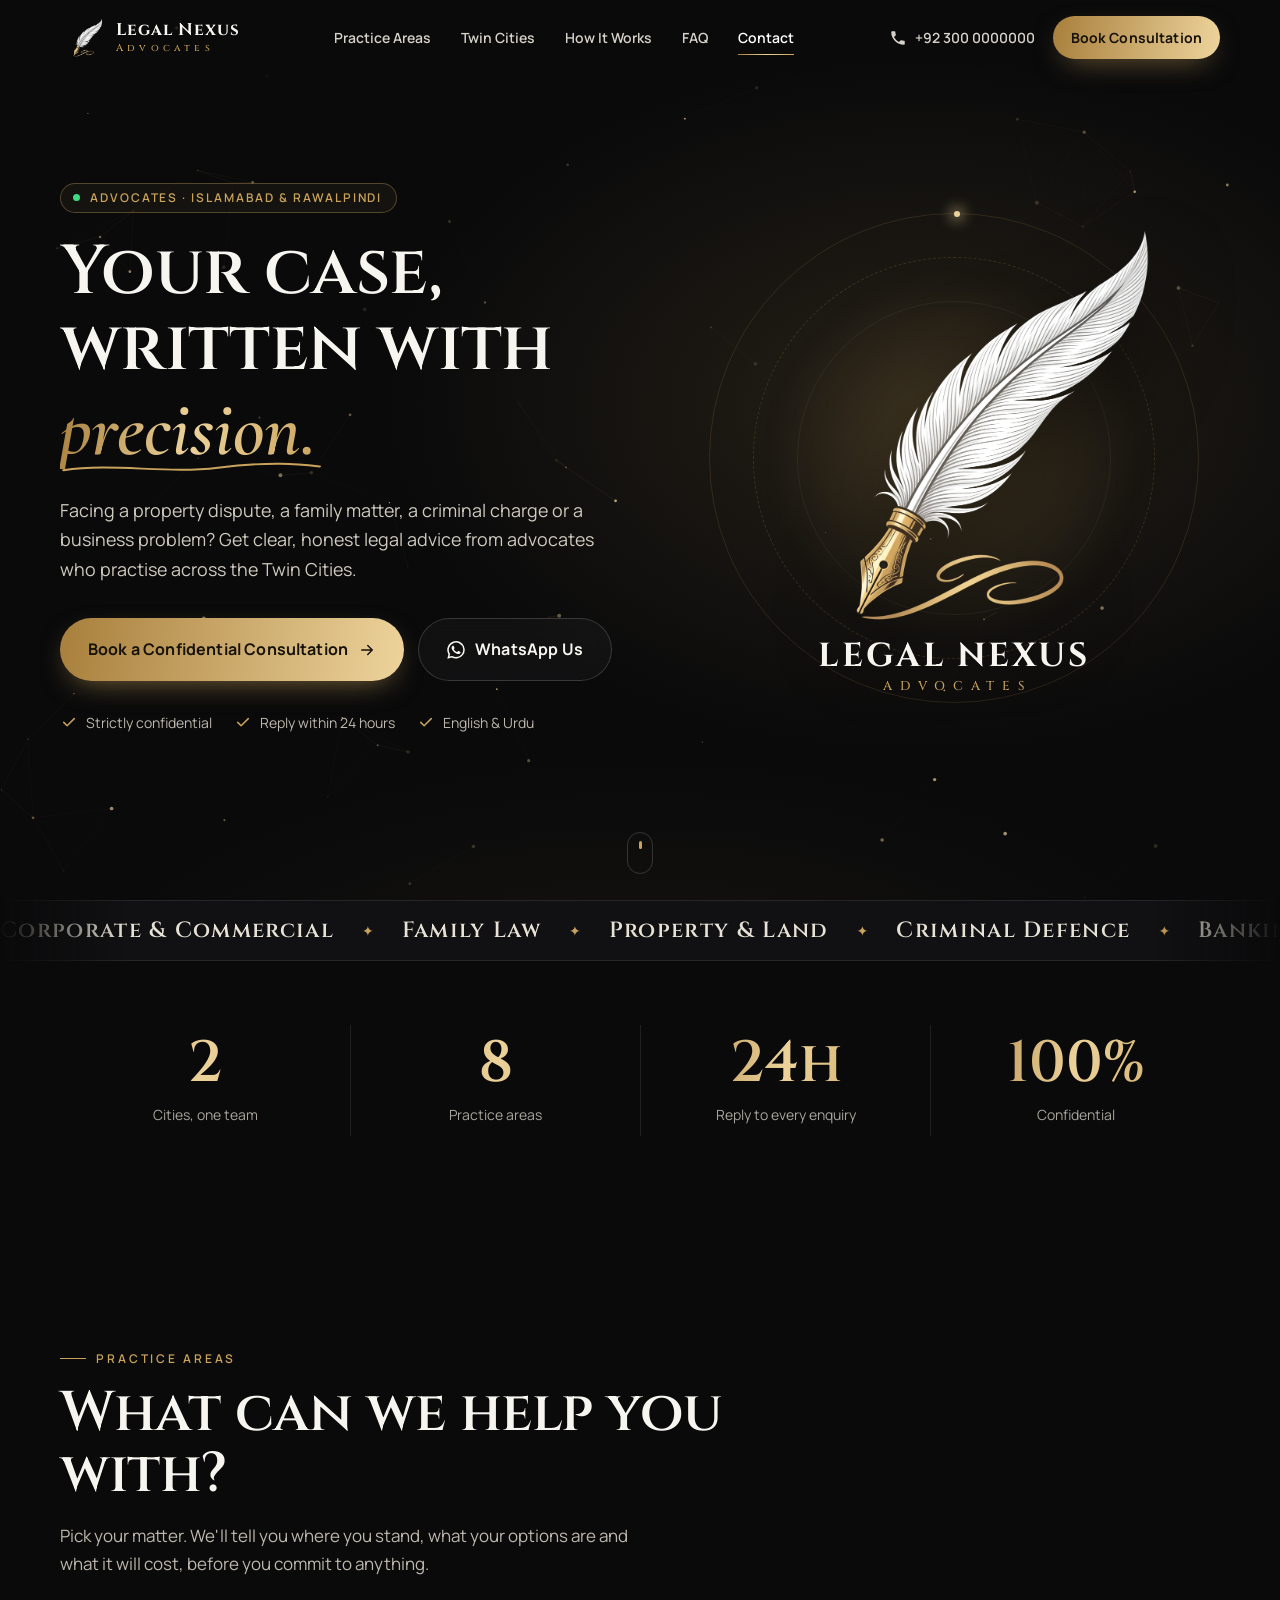
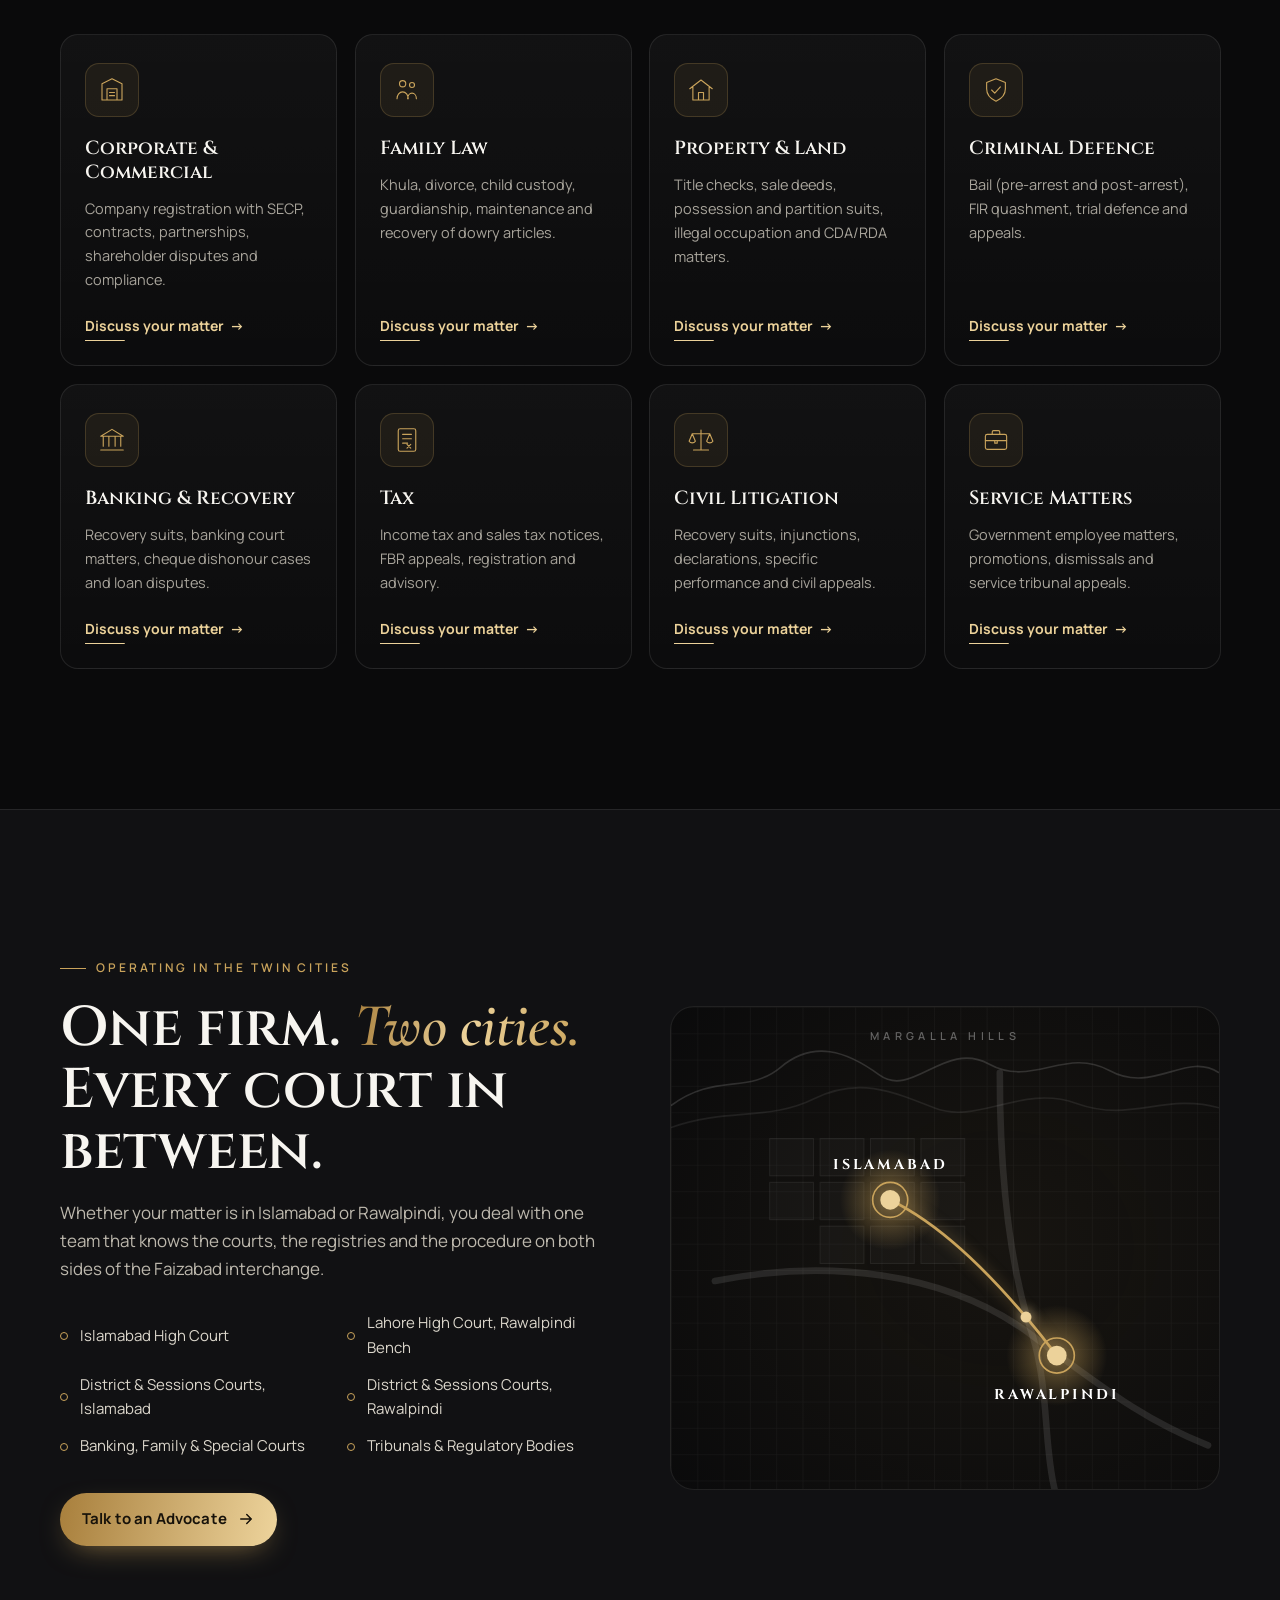
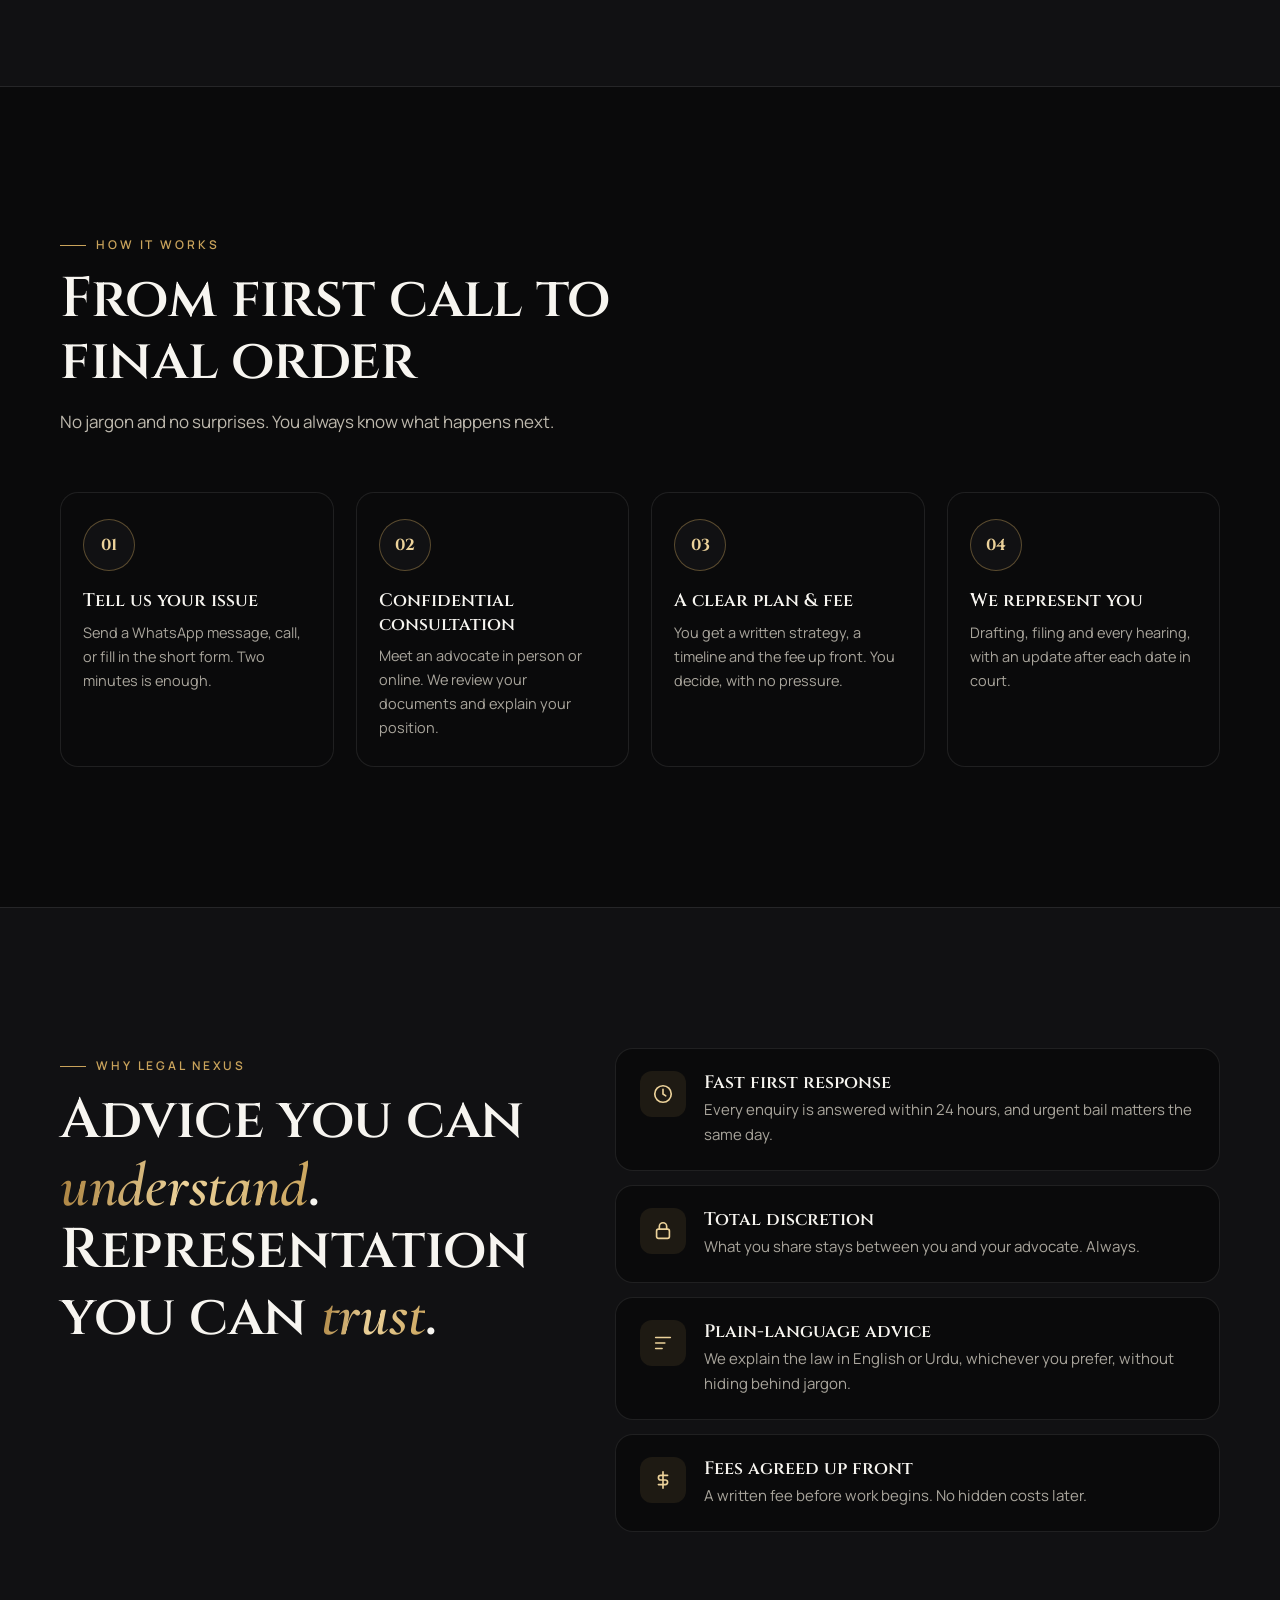
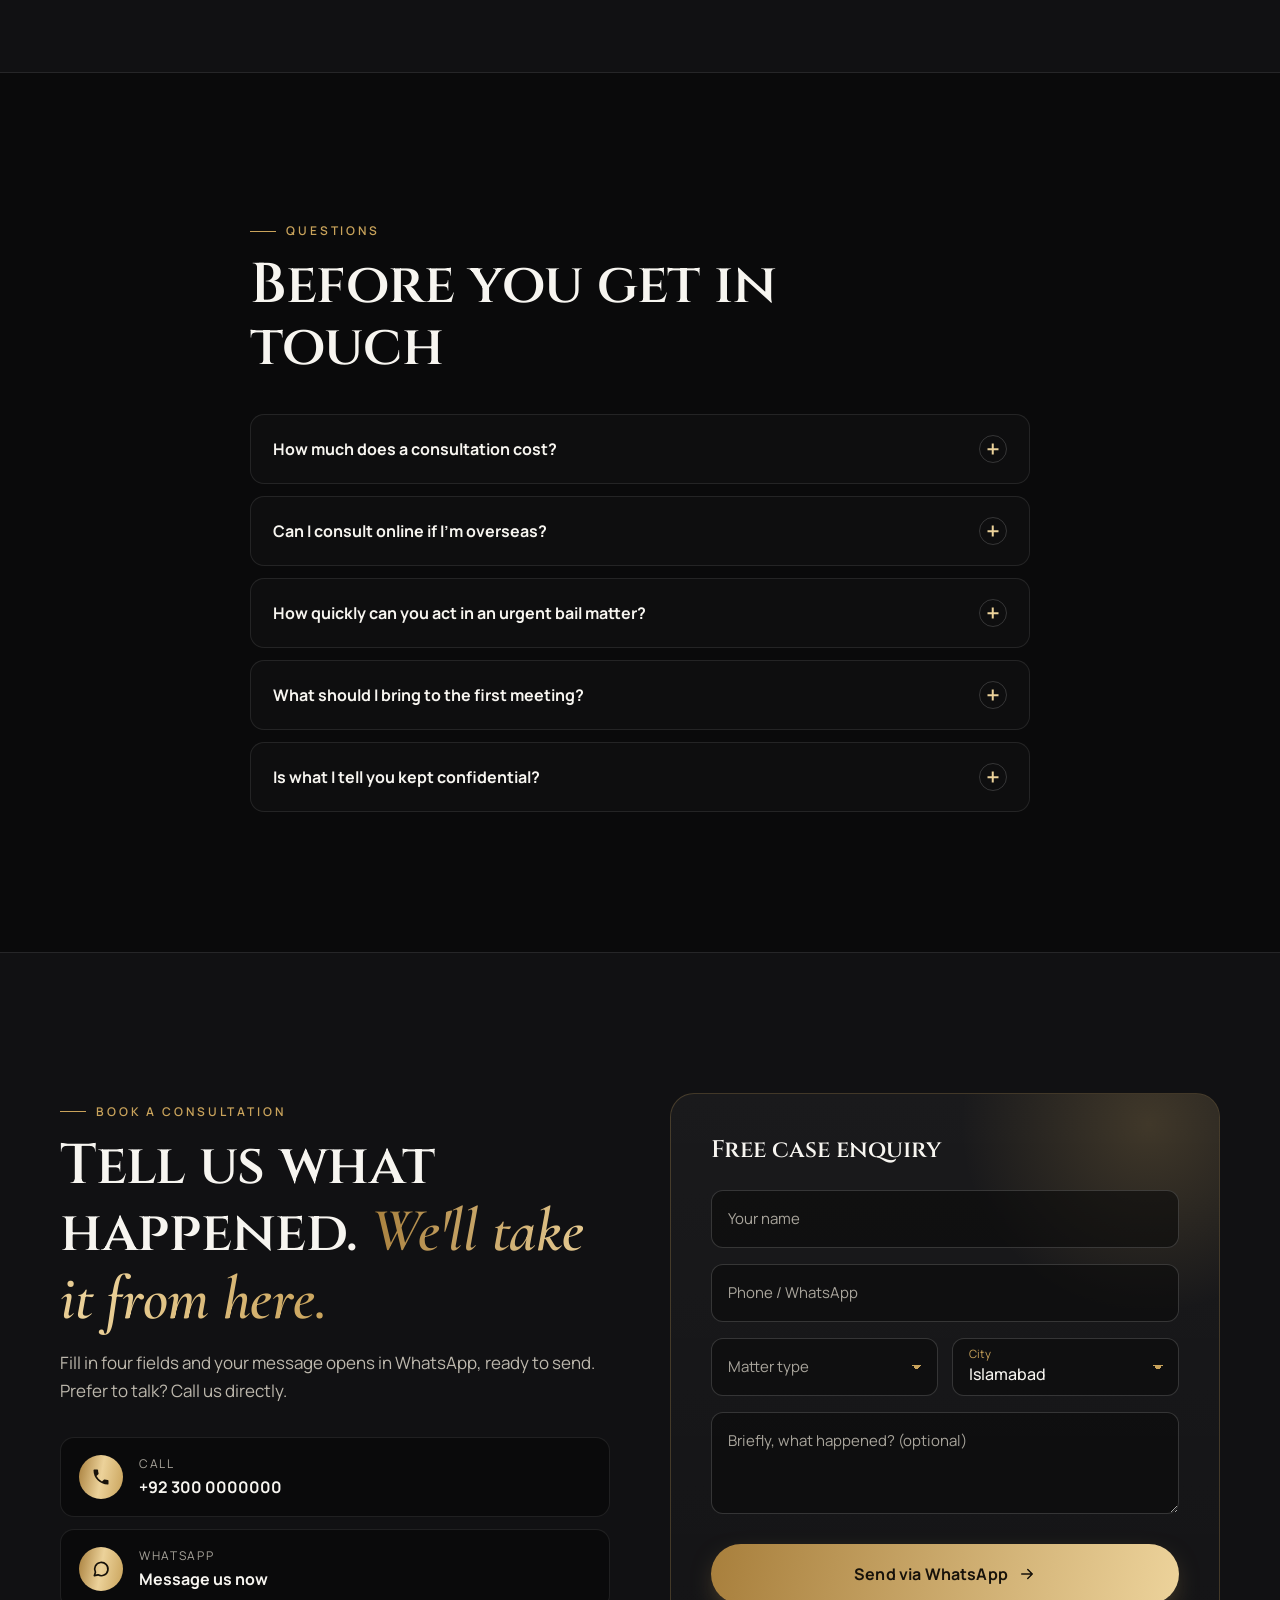
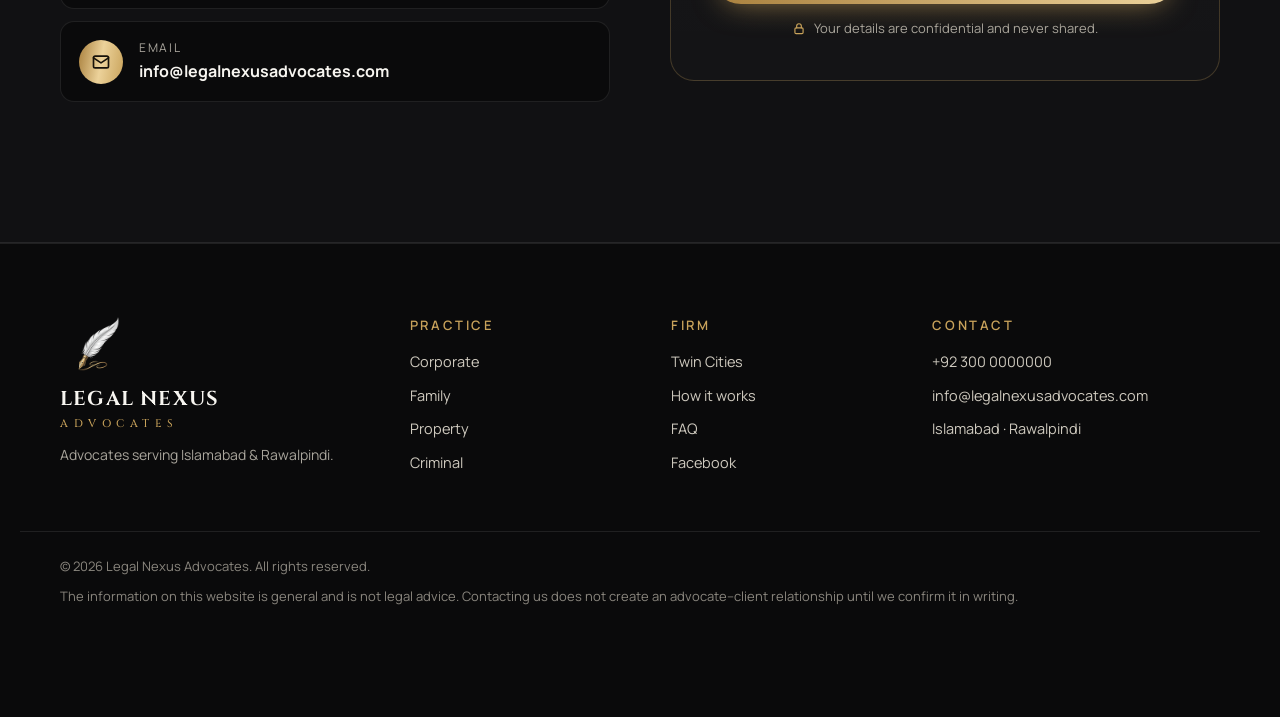
==== commit 8e6ed8e3: "Use new detailed quill logo with background removed Cut the logo out of its black background (transp" ====
--- a/index.html
+++ b/index.html
@@ -6,10 +6,11 @@
   <title>Legal Nexus Advocates | Lawyers in Islamabad &amp; Rawalpindi</title>
   <meta name="description" content="Legal Nexus Advocates: advocates serving Islamabad and Rawalpindi in corporate, family, property, criminal, banking, tax, civil and service matters. Book a confidential consultation." />
   <meta name="theme-color" content="#0a0a0b" />
-  <link rel="icon" href="assets/favicon.svg" type="image/svg+xml" />
+  <link rel="icon" href="assets/favicon.png" type="image/png" />
+  <link rel="apple-touch-icon" href="assets/favicon.png" />
   <meta property="og:title" content="Legal Nexus Advocates | Islamabad &amp; Rawalpindi" />
   <meta property="og:description" content="Clear legal advice and strong representation across the Twin Cities. Book a confidential consultation." />
-  <meta property="og:image" content="assets/logo-full.jpg" />
+  <meta property="og:image" content="assets/logo-full.png" />
   <link rel="preconnect" href="https://fonts.googleapis.com" />
   <link rel="preconnect" href="https://fonts.gstatic.com" crossorigin />
   <link href="https://fonts.googleapis.com/css2?family=Cinzel:wght@500;600;700&family=Cormorant+Garamond:ital,wght@1,500;1,600&family=Manrope:wght@400;500;600;700&display=swap" rel="stylesheet" />
@@ -20,7 +21,7 @@
     "@type": "LegalService",
     "name": "Legal Nexus Advocates",
     "url": "https://legalnexusadvocates.com",
-    "logo": "https://legalnexusadvocates.com/assets/logo.svg",
+    "logo": "https://legalnexusadvocates.com/assets/logo-full.png",
     "areaServed": [{"@type": "City", "name": "Islamabad"}, {"@type": "City", "name": "Rawalpindi"}],
     "sameAs": ["https://www.facebook.com/legalnexusadvocates/"]
   }
@@ -31,14 +32,7 @@
 
   <!-- Preloader: the nib writes the flourish once per visit -->
   <div class="preloader" aria-hidden="true">
-    <svg viewBox="400 300 340 300" class="preloader__mark">
-      <defs>
-        <mask id="ink-pre"><path class="ink-line" pathLength="1" d="M457.2 575.0 L455.5 574.4 L453.9 573.9 L452.3 573.3 L450.6 572.7 L448.9 572.2 L447.2 571.6 L445.4 571.0 L443.5 570.4 L441.4 569.7 L439.4 569.0 L437.4 568.4 L435.4 567.8 L433.6 567.5 L431.9 567.3 L430.2 567.2 L428.7 567.3 L427.2 567.4 L425.8 567.7 L424.6 568.1 L423.5 568.6 L422.5 569.3 L421.6 570.1 L420.9 571.1 L420.3 572.2 L419.8 573.3 L419.6 574.5 L419.6 575.6 L419.9 576.8 L420.4 578.0 L421.0 579.3 L421.9 580.6 L422.9 581.8 L424.1 582.9 L425.4 583.8 L426.9 584.6 L428.5 585.4 L430.4 586.1 L432.4 586.6 L434.6 587.2 L437.0 587.6 L439.7 588.0 L442.6 588.3 L445.7 588.6 L449.0 588.7 L452.3 588.8 L455.7 588.7 L459.1 588.5 L462.6 588.2 L466.2 587.7 L469.9 587.1 L473.6 586.5 L477.2 585.7 L480.8 584.9 L484.3 584.0 L487.8 583.0 L491.2 582.0 L494.6 580.8 L498.0 579.6 L501.5 578.4 L505.0 577.2 L508.7 575.9 L512.4 574.5 L516.3 573.1 L520.1 571.6 L523.9 570.3 L527.6 569.0 L531.2 567.8 L534.6 566.8 L538.0 565.8 L541.3 564.9 L544.6 564.0 L547.8 563.3 L550.9 562.6 L554.1 562.0 L557.3 561.6 L560.4 561.2 L563.5 561.0 L566.5 560.8 L569.3 560.6 L572.0 560.6 L574.5 560.6 L576.8 560.7 L579.0 560.9 L581.0 561.2 L583.0 561.5 L584.8 561.9 L586.6 562.4 L588.2 562.9 L589.7 563.5 L591.0 564.2 L592.4 564.9 L593.7 565.7 L595.0 566.4" stroke="#fff" stroke-width="11" fill="none" stroke-linecap="round" /></mask>
-      </defs>
-      <path fill="#fff" d="M469.50 547.11C468.57 546.69 466.87 546.04 465.72 545.67C462.20 544.52 462.14 544.32 463.92 540.03C464.43 538.81 464.91 537.59 465.00 537.31C465.08 537.04 465.45 536.17 465.81 535.38C466.18 534.58 466.94 532.87 467.50 531.56C468.07 530.26 468.80 528.65 469.12 528.00C469.45 527.35 470.04 526.05 470.44 525.12C470.83 524.20 471.43 522.88 471.77 522.21C472.11 521.53 472.72 520.24 473.12 519.32C473.52 518.41 474.54 516.29 475.38 514.61C477.40 510.58 477.64 509.82 477.39 508.28C476.89 505.33 476.71 504.34 476.55 503.70C475.80 500.79 475.64 484.37 476.32 480.56C476.59 479.08 476.84 477.28 477.05 475.29C477.16 474.31 477.38 472.96 477.55 472.29C477.72 471.61 477.89 470.78 477.94 470.44C477.99 470.09 478.18 469.11 478.38 468.25C478.58 467.39 478.80 466.29 478.88 465.81C479.02 464.96 479.68 462.35 480.34 460.06C480.52 459.44 480.82 458.35 481.00 457.62C481.34 456.35 484.15 447.78 484.79 446.09C486.09 442.69 490.23 433.39 491.08 432.00C491.35 431.55 491.98 430.36 492.47 429.36C493.66 426.92 494.49 426.03 494.89 426.77C495.10 427.17 494.95 428.93 494.58 430.50C494.22 431.98 494.10 433.15 493.75 438.69C493.48 442.94 493.45 444.88 493.62 447.25C493.69 448.11 493.83 450.19 493.94 451.88C494.15 455.15 494.33 456.09 494.83 456.59C495.42 457.18 495.76 456.49 496.00 454.25C496.06 453.60 496.28 452.33 496.49 451.44C496.69 450.54 497.03 448.88 497.25 447.75C497.46 446.62 497.92 444.53 498.27 443.12C498.61 441.72 499.12 439.63 499.40 438.50C499.68 437.37 500.03 436.02 500.20 435.50C500.36 434.98 500.69 433.80 500.94 432.88C501.63 430.27 502.83 426.14 503.53 424.00C505.07 419.27 507.86 411.15 508.76 408.79C509.04 408.05 509.40 407.07 509.56 406.61C509.83 405.83 510.57 404.04 512.75 398.88C514.65 394.38 517.99 387.58 519.91 384.31C522.72 379.52 524.08 377.29 524.93 376.09C525.93 374.68 526.06 374.52 529.64 370.12C535.16 363.35 538.78 358.02 541.43 352.73C542.78 350.02 543.18 349.57 543.70 350.14C543.91 350.37 543.94 350.60 543.93 352.11C543.92 354.59 542.84 358.71 541.19 362.62C539.96 365.56 538.61 368.27 537.71 369.62C535.74 372.60 535.26 374.60 536.75 373.56C537.18 373.26 538.65 371.70 540.43 369.63C540.70 369.32 541.57 368.39 542.37 367.56C543.16 366.74 544.27 365.55 544.83 364.93C546.14 363.47 553.02 356.80 554.88 355.18C558.41 352.11 560.05 350.78 564.00 347.80C567.01 345.53 570.01 343.92 570.63 344.25C571.14 344.53 570.78 345.32 569.39 346.93C565.10 351.92 560.19 359.82 557.69 365.76C556.86 367.72 555.05 372.96 554.51 374.94C553.34 379.21 554.12 380.40 555.91 377.05C558.27 372.62 563.60 364.21 566.35 360.56C569.26 356.70 572.54 352.62 573.82 351.25C574.62 350.39 575.86 349.04 576.57 348.25C586.37 337.36 601.21 327.10 614.38 322.12C617.89 320.79 622.55 319.30 624.31 318.94C624.86 318.83 625.96 318.57 626.75 318.38C628.02 318.06 629.55 317.76 632.88 317.18C634.20 316.95 636.63 316.95 636.94 317.18C637.53 317.62 636.67 318.18 632.77 319.88C628.68 321.66 622.47 324.73 620.38 326.01C619.45 326.57 618.18 327.33 617.56 327.68C614.92 329.20 610.08 332.78 609.26 333.83C608.37 334.96 609.97 334.80 613.32 333.43C614.95 332.76 620.53 330.93 622.44 330.44C623.40 330.19 624.98 329.77 625.94 329.51C628.82 328.72 631.36 328.13 632.68 327.93C633.37 327.83 634.46 327.60 635.12 327.43C635.78 327.26 636.88 327.06 637.56 326.99C638.25 326.92 639.38 326.72 640.06 326.56C640.75 326.40 642.52 326.15 644.00 326.00C645.48 325.86 647.33 325.66 648.12 325.56C652.77 324.96 656.46 324.83 666.62 324.91C675.19 324.98 678.00 325.09 680.00 325.44C681.07 325.62 682.41 325.76 685.49 326.00C686.42 326.08 687.67 326.24 688.27 326.38C688.87 326.51 690.34 326.73 691.53 326.87C692.72 327.00 694.45 327.28 695.38 327.48C696.31 327.69 697.58 327.92 698.21 327.99C698.84 328.07 699.88 328.26 700.52 328.43C701.16 328.60 702.14 328.82 702.69 328.92C706.31 329.61 708.99 330.46 709.18 330.98C709.36 331.43 708.35 331.75 706.72 331.75C705.44 331.75 701.57 332.11 700.56 332.33C700.08 332.43 698.90 332.68 697.94 332.88C694.26 333.65 686.78 336.72 684.25 338.50C684.08 338.62 683.15 339.21 682.19 339.81C677.04 343.03 668.94 350.08 663.58 356.00C662.68 357.00 661.43 358.35 660.81 359.01C658.03 361.96 652.29 368.69 651.64 369.76C651.24 370.41 651.28 370.75 651.76 370.75C652.23 370.75 652.51 370.61 654.75 369.21C655.74 368.60 657.37 367.66 658.37 367.13C659.37 366.60 660.42 366.02 660.70 365.85C662.10 364.96 668.05 362.19 671.31 360.92C676.01 359.08 677.96 358.75 677.28 359.89C677.07 360.26 676.47 360.74 673.66 362.80C672.69 363.52 671.34 364.64 670.66 365.28C669.99 365.92 668.93 366.87 668.31 367.40C667.09 368.44 664.99 370.54 663.43 372.31C662.88 372.92 661.57 374.33 660.50 375.43C659.43 376.53 658.31 377.72 658.00 378.07C652.73 383.96 649.99 386.68 646.66 389.35C644.48 391.10 637.96 395.17 631.44 398.85C628.25 400.65 620.50 404.23 617.31 405.38C613.77 406.66 609.95 408.30 609.64 408.67C609.50 408.84 609.50 408.88 609.69 408.96C610.03 409.09 612.81 408.78 613.88 408.50C614.39 408.37 615.40 408.14 616.12 407.99C616.85 407.84 617.72 407.61 618.06 407.48C618.89 407.16 621.09 406.63 621.57 406.63C622.33 406.62 622.58 407.31 622.13 408.14C621.90 408.57 620.33 410.82 618.54 413.28C616.63 415.91 610.41 423.64 609.81 424.12C609.69 424.23 609.05 424.93 608.40 425.69C604.54 430.15 598.02 436.23 593.19 439.86C585.40 445.71 579.24 449.29 569.88 453.40C567.15 454.59 559.19 457.73 558.18 458.01C557.67 458.15 556.25 458.65 555.03 459.12C553.81 459.59 551.88 460.29 550.75 460.68C547.65 461.76 546.61 462.39 547.19 462.83C547.68 463.21 553.11 462.98 556.50 462.44C560.76 461.76 563.22 461.29 565.56 460.69C566.73 460.39 568.25 460.02 568.94 459.87C569.99 459.64 576.23 457.66 578.81 456.74C580.83 456.02 582.60 455.34 584.19 454.65C585.15 454.24 586.17 453.84 586.46 453.76C587.41 453.51 587.98 453.87 587.82 454.61C587.72 455.06 583.77 460.31 582.11 462.21C581.67 462.71 580.81 463.70 580.19 464.40C576.14 469.02 570.59 474.96 569.35 476.01C568.30 476.89 564.23 480.63 563.93 480.99C563.47 481.54 563.44 481.83 563.82 482.08C564.36 482.44 566.36 481.85 570.50 480.12C571.36 479.76 572.54 479.27 573.11 479.03C574.86 478.31 575.66 478.40 575.43 479.31C575.11 480.56 568.71 485.79 563.81 488.79C555.20 494.08 538.52 500.67 528.12 502.88C527.47 503.02 526.23 503.33 525.38 503.56C524.52 503.80 523.59 504.02 523.31 504.07C523.04 504.11 522.17 504.31 521.38 504.50C520.58 504.70 519.47 504.95 518.89 505.06C518.31 505.18 517.61 505.36 517.33 505.46C517.04 505.56 515.63 505.94 514.18 506.30C510.54 507.22 505.49 508.77 503.35 509.62C502.53 509.95 502.10 509.90 501.80 509.43C501.52 509.01 501.66 508.54 502.54 506.91C502.90 506.24 504.06 504.08 505.12 502.12C507.85 497.04 509.79 493.52 510.69 492.00C511.12 491.28 511.93 489.84 512.50 488.81C514.40 485.38 518.39 478.46 519.68 476.38C520.39 475.24 521.29 473.72 521.69 473.00C522.09 472.28 522.68 471.29 523.00 470.81C523.32 470.33 523.99 469.26 524.48 468.44C524.96 467.61 525.82 466.23 526.36 465.38C526.91 464.52 527.77 463.14 528.27 462.31C530.97 457.85 539.58 444.79 541.95 441.56C542.61 440.67 543.60 439.26 544.16 438.44C544.71 437.61 545.62 436.31 546.18 435.55C546.73 434.79 547.48 433.75 547.84 433.24C549.21 431.30 550.74 429.25 552.14 427.44C553.84 425.24 554.20 424.78 556.15 422.23C556.95 421.17 558.21 419.58 558.95 418.69C559.68 417.79 560.70 416.50 561.22 415.81C561.74 415.12 562.57 414.11 563.06 413.56C563.55 413.01 564.43 411.98 565.01 411.26C565.59 410.55 566.50 409.42 567.04 408.76C567.57 408.10 569.02 406.47 570.24 405.12C571.47 403.78 572.83 402.26 573.27 401.74C577.65 396.51 592.74 381.43 598.25 376.78C599.25 375.94 600.68 374.71 601.44 374.05C602.75 372.91 605.12 370.92 607.81 368.71C608.88 367.83 610.96 366.24 616.20 362.32C616.75 361.90 618.10 360.95 619.20 360.20C620.29 359.45 621.92 358.29 622.81 357.62C623.71 356.95 625.03 356.05 625.75 355.62C626.47 355.20 627.77 354.36 628.62 353.75C630.70 352.30 632.23 351.34 634.12 350.31C636.88 348.80 640.87 346.20 640.70 346.03C640.27 345.60 628.61 351.74 623.44 355.12C621.99 356.06 620.50 357.02 620.12 357.26C617.71 358.75 612.83 362.07 610.06 364.13C608.27 365.45 606.42 366.80 605.94 367.13C605.46 367.45 604.36 368.31 603.50 369.02C602.64 369.73 601.68 370.51 601.38 370.75C598.74 372.78 592.74 377.79 591.06 379.36C590.38 380.00 589.08 381.13 588.19 381.86C586.58 383.18 585.38 384.27 582.38 387.20C581.52 388.04 580.39 389.09 579.88 389.54C578.53 390.72 571.92 397.41 568.56 401.01C563.90 405.98 561.45 408.64 560.68 409.57C560.28 410.05 559.33 411.14 558.56 412.00C555.20 415.80 553.42 417.90 550.52 421.49C549.44 422.83 547.65 425.05 546.53 426.43C545.41 427.81 544.09 429.47 543.60 430.12C543.11 430.78 542.36 431.73 541.94 432.25C539.90 434.75 534.49 441.89 533.38 443.56C533.01 444.11 531.94 445.60 531.00 446.88C530.06 448.15 528.72 450.03 528.01 451.06C527.31 452.09 526.18 453.73 525.49 454.69C524.81 455.65 523.14 458.10 521.78 460.12C520.41 462.15 519.12 464.07 518.91 464.38C518.49 464.99 515.87 469.03 514.28 471.50C513.73 472.36 512.72 473.99 512.03 475.12C511.34 476.26 510.11 478.20 509.31 479.44C507.99 481.46 505.46 485.66 502.12 491.35C501.47 492.47 500.31 494.43 499.55 495.72C496.98 500.06 489.79 513.11 487.34 517.89C486.75 519.04 486.11 520.22 485.92 520.52C485.43 521.29 479.63 532.95 479.01 534.40C478.73 535.06 478.39 535.79 478.26 536.02C478.13 536.25 477.48 537.65 476.81 539.12C472.45 548.86 472.72 548.56 469.50 547.11Z" class="pre-feather" />
-      <g class="pre-feather"><g class="quill__nib"><mask id="nibpre-cut" maskUnits="userSpaceOnUse" x="440" y="535" width="45" height="50"><rect x="440" y="535" width="45" height="50" fill="#fff"/><path d="M457.4 574.4 L461.9 561.2" stroke="#000" stroke-width=".9" stroke-linecap="round"/><circle cx="462.5" cy="559.3" r="1.45" fill="#000"/></mask><g mask="url(#nibpre-cut)"><path d="M462.2 546.6 L473.2 549.6 L473.8 559.8 C472.6 565.4 463.6 571.4 457.6 575.8 L456.8 575.6 C455.3 569 452.7 562 452.2 555.4 Z" fill="url(#goldgrad)"/><path d="M467.7 548.1 L473.2 549.6 L473.8 559.8 C472.6 565.4 463.6 571.4 457.6 575.8 Z" fill="#000" opacity=".14"/><path d="M462.2 546.6 L473.2 549.6 L473.36 552.3 L459.8 548.7 Z" fill="#8a6528"/></g></g></g>
-      <path fill="#C9A35B" d="M457.28 574.76 L456.72 574.57 L456.17 574.38 L455.62 574.18 L455.08 573.99 L454.53 573.79 L453.99 573.60 L453.44 573.41 L452.90 573.21 L452.35 573.02 L451.81 572.82 L451.26 572.63 L450.71 572.44 L450.15 572.24 L449.59 572.05 L449.03 571.85 L448.46 571.66 L447.88 571.46 L447.29 571.27 L446.70 571.07 L446.10 570.88 L445.49 570.68 L444.87 570.47 L444.23 570.25 L443.57 570.02 L442.91 569.79 L442.24 569.56 L441.56 569.32 L440.88 569.08 L440.20 568.85 L439.51 568.62 L438.83 568.40 L438.15 568.18 L437.47 567.97 L436.81 567.78 L436.15 567.60 L435.50 567.43 L434.86 567.29 L434.24 567.16 L433.64 567.05 L433.05 566.97 L432.48 566.90 L431.92 566.85 L431.36 566.81 L430.80 566.78 L430.25 566.76 L429.71 566.76 L429.18 566.76 L428.65 566.78 L428.13 566.82 L427.62 566.86 L427.13 566.92 L426.64 567.00 L426.16 567.08 L425.70 567.19 L425.25 567.30 L424.82 567.44 L424.39 567.58 L423.99 567.75 L423.60 567.93 L423.22 568.13 L422.86 568.35 L422.51 568.59 L422.17 568.85 L421.84 569.13 L421.52 569.43 L421.21 569.75 L420.92 570.08 L420.64 570.43 L420.38 570.79 L420.14 571.16 L419.91 571.54 L419.71 571.94 L419.52 572.33 L419.36 572.74 L419.22 573.15 L419.11 573.56 L419.02 573.98 L418.97 574.40 L418.94 574.82 L418.95 575.24 L418.99 575.66 L419.05 576.08 L419.14 576.52 L419.25 576.96 L419.39 577.41 L419.55 577.86 L419.73 578.32 L419.93 578.78 L420.16 579.24 L420.41 579.70 L420.68 580.15 L420.98 580.60 L421.29 581.05 L421.62 581.49 L421.98 581.91 L422.35 582.33 L422.74 582.74 L423.15 583.13 L423.58 583.50 L424.03 583.86 L424.49 584.19 L424.96 584.51 L425.45 584.83 L425.96 585.13 L426.49 585.42 L427.04 585.71 L427.61 585.98 L428.19 586.25 L428.80 586.51 L429.42 586.75 L430.06 586.99 L430.73 587.22 L431.41 587.44 L432.12 587.65 L432.85 587.86 L433.60 588.06 L434.37 588.24 L435.16 588.42 L435.98 588.59 L436.81 588.76 L437.68 588.92 L438.58 589.07 L439.50 589.22 L440.46 589.37 L441.44 589.51 L442.45 589.65 L443.48 589.78 L444.54 589.90 L445.61 590.02 L446.70 590.12 L447.80 590.22 L448.92 590.30 L450.05 590.37 L451.19 590.43 L452.34 590.48 L453.49 590.51 L454.65 590.53 L455.81 590.53 L456.97 590.52 L458.13 590.49 L459.29 590.43 L460.46 590.35 L461.65 590.25 L462.85 590.14 L464.06 590.01 L465.28 589.87 L466.51 589.72 L467.75 589.55 L468.99 589.38 L470.23 589.19 L471.47 588.99 L472.72 588.78 L473.97 588.57 L475.21 588.34 L476.45 588.10 L477.68 587.86 L478.91 587.61 L480.13 587.36 L481.34 587.10 L482.54 586.83 L483.74 586.55 L484.93 586.26 L486.12 585.95 L487.28 585.60 L488.44 585.25 L489.59 584.88 L490.74 584.50 L491.88 584.12 L493.02 583.73 L494.15 583.34 L495.29 582.93 L496.43 582.53 L497.56 582.12 L498.70 581.70 L499.85 581.28 L501.00 580.86 L502.16 580.44 L503.32 580.02 L504.49 579.60 L505.68 579.17 L506.89 578.74 L508.12 578.28 L509.36 577.82 L510.61 577.35 L511.87 576.87 L513.14 576.37 L514.40 575.86 L515.67 575.35 L516.94 574.85 L518.21 574.34 L519.48 573.83 L520.74 573.33 L522.00 572.84 L523.25 572.35 L524.49 571.87 L525.72 571.41 L526.93 570.95 L528.13 570.52 L529.31 570.10 L530.47 569.70 L531.63 569.30 L532.78 568.92 L533.92 568.54 L535.05 568.17 L536.17 567.81 L537.28 567.45 L538.38 567.11 L539.48 566.77 L540.57 566.44 L541.65 566.12 L542.73 565.81 L543.80 565.51 L544.87 565.22 L545.93 564.94 L546.98 564.67 L548.03 564.41 L549.08 564.16 L550.12 563.92 L551.16 563.69 L552.19 563.48 L553.23 563.27 L554.27 563.08 L555.32 562.90 L556.36 562.73 L557.41 562.57 L558.45 562.42 L559.49 562.28 L560.52 562.15 L561.55 562.03 L562.57 561.92 L563.59 561.81 L564.59 561.72 L565.57 561.64 L566.55 561.56 L567.50 561.50 L568.44 561.44 L569.37 561.39 L570.27 561.35 L571.15 561.31 L572.00 561.29 L572.84 561.27 L573.65 561.26 L574.45 561.26 L575.23 561.27 L575.99 561.29 L576.74 561.32 L577.48 561.36 L578.20 561.41 L578.90 561.46 L579.59 561.53 L580.27 561.60 L580.94 561.68 L581.60 561.77 L582.24 561.86 L582.87 561.96 L583.50 562.07 L584.11 562.18 L584.72 562.31 L585.32 562.43 L585.91 562.57 L586.48 562.71 L587.02 562.86 L587.56 563.03 L588.07 563.20 L588.57 563.38 L589.06 563.58 L589.54 563.78 L590.01 563.99 L590.47 564.21 L590.92 564.43 L591.37 564.65 L591.82 564.88 L592.26 565.11 L592.71 565.34 L593.16 565.57 L593.61 565.80 L594.06 566.02 L594.52 566.25 L594.99 566.46 L595.47 566.67 L595.30 566.41 L594.85 566.17 L594.40 565.93 L593.96 565.68 L593.52 565.43 L593.09 565.17 L592.66 564.92 L592.23 564.66 L591.80 564.40 L591.36 564.15 L590.92 563.90 L590.47 563.65 L590.01 563.41 L589.54 563.17 L589.06 562.93 L588.56 562.71 L588.04 562.49 L587.51 562.29 L586.96 562.10 L586.39 561.92 L585.80 561.75 L585.20 561.59 L584.60 561.44 L583.98 561.29 L583.36 561.15 L582.72 561.02 L582.07 560.89 L581.42 560.77 L580.75 560.66 L580.06 560.55 L579.37 560.45 L578.66 560.36 L577.94 560.27 L577.20 560.20 L576.44 560.13 L575.67 560.07 L574.89 560.02 L574.08 559.98 L573.26 559.95 L572.42 559.92 L571.57 559.91 L570.69 559.90 L569.78 559.90 L568.86 559.91 L567.91 559.93 L566.95 559.95 L565.97 559.98 L564.97 560.02 L563.96 560.07 L562.94 560.13 L561.91 560.19 L560.86 560.27 L559.81 560.35 L558.75 560.45 L557.69 560.55 L556.62 560.67 L555.55 560.79 L554.48 560.93 L553.41 561.08 L552.34 561.24 L551.27 561.41 L550.20 561.59 L549.13 561.79 L548.06 561.99 L546.98 562.21 L545.90 562.44 L544.81 562.67 L543.72 562.92 L542.62 563.18 L541.52 563.44 L540.42 563.72 L539.30 564.00 L538.18 564.29 L537.05 564.59 L535.92 564.90 L534.78 565.21 L533.62 565.53 L532.47 565.86 L531.30 566.19 L530.12 566.53 L528.93 566.88 L527.71 567.25 L526.48 567.63 L525.23 568.03 L523.97 568.44 L522.70 568.87 L521.43 569.30 L520.14 569.74 L518.85 570.19 L517.56 570.64 L516.26 571.09 L514.97 571.54 L513.68 571.99 L512.40 572.44 L511.12 572.89 L509.85 573.33 L508.60 573.77 L507.36 574.21 L506.13 574.62 L504.92 575.03 L503.72 575.42 L502.52 575.82 L501.34 576.22 L500.16 576.61 L499.00 577.00 L497.84 577.39 L496.69 577.78 L495.55 578.16 L494.42 578.54 L493.29 578.91 L492.16 579.27 L491.04 579.63 L489.91 579.97 L488.79 580.31 L487.67 580.65 L486.55 580.97 L485.42 581.28 L484.29 581.59 L483.16 581.91 L482.03 582.22 L480.88 582.52 L479.71 582.82 L478.53 583.11 L477.34 583.39 L476.15 583.67 L474.95 583.94 L473.75 584.21 L472.54 584.46 L471.33 584.71 L470.12 584.95 L468.92 585.17 L467.72 585.39 L466.52 585.60 L465.33 585.79 L464.15 585.97 L462.98 586.14 L461.82 586.29 L460.67 586.43 L459.54 586.55 L458.43 586.66 L457.33 586.76 L456.22 586.86 L455.12 586.94 L454.01 587.01 L452.90 587.06 L451.79 587.10 L450.68 587.13 L449.58 587.15 L448.48 587.15 L447.40 587.14 L446.33 587.12 L445.27 587.09 L444.23 587.04 L443.21 586.99 L442.21 586.93 L441.24 586.86 L440.28 586.79 L439.36 586.70 L438.47 586.60 L437.60 586.50 L436.78 586.39 L435.98 586.27 L435.20 586.14 L434.44 586.01 L433.71 585.86 L433.00 585.71 L432.31 585.55 L431.64 585.38 L431.00 585.20 L430.37 585.02 L429.77 584.82 L429.18 584.62 L428.62 584.41 L428.07 584.19 L427.55 583.96 L427.04 583.72 L426.55 583.47 L426.08 583.22 L425.62 582.95 L425.18 582.68 L424.77 582.40 L424.37 582.10 L423.98 581.79 L423.61 581.46 L423.26 581.11 L422.93 580.74 L422.61 580.36 L422.31 579.98 L422.03 579.58 L421.76 579.18 L421.52 578.78 L421.29 578.37 L421.09 577.96 L420.91 577.56 L420.74 577.16 L420.60 576.77 L420.49 576.39 L420.39 576.02 L420.32 575.66 L420.27 575.32 L420.24 575.00 L420.24 574.68 L420.26 574.35 L420.31 574.01 L420.38 573.67 L420.48 573.33 L420.60 572.98 L420.73 572.64 L420.89 572.29 L421.07 571.95 L421.26 571.62 L421.48 571.30 L421.70 570.98 L421.95 570.67 L422.20 570.38 L422.47 570.10 L422.75 569.84 L423.03 569.60 L423.33 569.37 L423.62 569.17 L423.93 568.98 L424.26 568.81 L424.60 568.65 L424.97 568.50 L425.35 568.37 L425.75 568.24 L426.17 568.13 L426.60 568.03 L427.04 567.94 L427.50 567.87 L427.98 567.81 L428.46 567.76 L428.96 567.72 L429.47 567.70 L429.98 567.68 L430.51 567.68 L431.04 567.69 L431.58 567.72 L432.12 567.75 L432.67 567.80 L433.23 567.86 L433.80 567.95 L434.39 568.05 L435.00 568.18 L435.62 568.32 L436.27 568.48 L436.92 568.65 L437.58 568.84 L438.26 569.04 L438.93 569.25 L439.62 569.46 L440.30 569.68 L440.98 569.91 L441.66 570.14 L442.34 570.36 L443.01 570.59 L443.67 570.81 L444.33 571.02 L444.97 571.23 L445.59 571.43 L446.20 571.61 L446.80 571.80 L447.39 571.98 L447.97 572.17 L448.54 572.35 L449.11 572.54 L449.67 572.73 L450.23 572.91 L450.79 573.10 L451.34 573.28 L451.89 573.47 L452.44 573.65 L452.99 573.84 L453.53 574.03 L454.08 574.21 L454.63 574.40 L455.18 574.59 L455.73 574.77 L456.28 574.96 L456.84 575.14Z" mask="url(#ink-pre)" />
-    </svg>
+    <div class="preloader__mark mark-anim"><img class="mark-anim__pen" src="assets/mark-pen.webp" alt="" width="1200" height="1035" /><img class="mark-anim__ink" src="assets/mark-ink.webp" alt="" width="1200" height="1035" /></div>
   </div>
 
   <div class="progress" aria-hidden="true"><span></span></div>
@@ -48,7 +42,7 @@
   <header class="header" id="top">
     <div class="container header__inner">
       <a href="#top" class="brand" aria-label="Legal Nexus Advocates, home">
-        <img src="assets/logo-mark.svg" alt="" width="40" height="36" class="brand__mark" />
+        <img src="assets/mark-160.png" alt="" width="46" height="40" class="brand__mark" />
         <span class="brand__text"><b>Legal Nexus</b><small>Advocates</small></span>
       </a>
       <nav class="nav" aria-label="Main">
@@ -110,29 +104,11 @@
         <div class="hero__art" aria-hidden="true">
           <div class="hero__halo"></div>
           <div class="hero__orbit"><span></span><span></span><span></span></div>
-          <svg viewBox="390 290 360 320" class="quill">
-            <defs>
-              <mask id="ink-hero"><path class="ink-line" pathLength="1" d="M457.2 575.0 L455.5 574.4 L453.9 573.9 L452.3 573.3 L450.6 572.7 L448.9 572.2 L447.2 571.6 L445.4 571.0 L443.5 570.4 L441.4 569.7 L439.4 569.0 L437.4 568.4 L435.4 567.8 L433.6 567.5 L431.9 567.3 L430.2 567.2 L428.7 567.3 L427.2 567.4 L425.8 567.7 L424.6 568.1 L423.5 568.6 L422.5 569.3 L421.6 570.1 L420.9 571.1 L420.3 572.2 L419.8 573.3 L419.6 574.5 L419.6 575.6 L419.9 576.8 L420.4 578.0 L421.0 579.3 L421.9 580.6 L422.9 581.8 L424.1 582.9 L425.4 583.8 L426.9 584.6 L428.5 585.4 L430.4 586.1 L432.4 586.6 L434.6 587.2 L437.0 587.6 L439.7 588.0 L442.6 588.3 L445.7 588.6 L449.0 588.7 L452.3 588.8 L455.7 588.7 L459.1 588.5 L462.6 588.2 L466.2 587.7 L469.9 587.1 L473.6 586.5 L477.2 585.7 L480.8 584.9 L484.3 584.0 L487.8 583.0 L491.2 582.0 L494.6 580.8 L498.0 579.6 L501.5 578.4 L505.0 577.2 L508.7 575.9 L512.4 574.5 L516.3 573.1 L520.1 571.6 L523.9 570.3 L527.6 569.0 L531.2 567.8 L534.6 566.8 L538.0 565.8 L541.3 564.9 L544.6 564.0 L547.8 563.3 L550.9 562.6 L554.1 562.0 L557.3 561.6 L560.4 561.2 L563.5 561.0 L566.5 560.8 L569.3 560.6 L572.0 560.6 L574.5 560.6 L576.8 560.7 L579.0 560.9 L581.0 561.2 L583.0 561.5 L584.8 561.9 L586.6 562.4 L588.2 562.9 L589.7 563.5 L591.0 564.2 L592.4 564.9 L593.7 565.7 L595.0 566.4" stroke="#fff" stroke-width="11" fill="none" stroke-linecap="round" /></mask>
-              <linearGradient id="sheen" x1="0" y1="0" x2="1" y2="1">
-                <stop offset="0" stop-color="#fff" stop-opacity="0" />
-                <stop offset=".5" stop-color="#fff" stop-opacity=".9" />
-                <stop offset="1" stop-color="#fff" stop-opacity="0" />
-              </linearGradient>
-              <linearGradient id="goldgrad" x1="0" y1="0" x2="1" y2="0">
-                <stop offset="0" stop-color="#a87f3c" />
-                <stop offset=".5" stop-color="#ecd29a" />
-                <stop offset="1" stop-color="#c9a35b" />
-              </linearGradient>
-              <clipPath id="feather-clip"><path d="M469.50 547.11C468.57 546.69 466.87 546.04 465.72 545.67C462.20 544.52 462.14 544.32 463.92 540.03C464.43 538.81 464.91 537.59 465.00 537.31C465.08 537.04 465.45 536.17 465.81 535.38C466.18 534.58 466.94 532.87 467.50 531.56C468.07 530.26 468.80 528.65 469.12 528.00C469.45 527.35 470.04 526.05 470.44 525.12C470.83 524.20 471.43 522.88 471.77 522.21C472.11 521.53 472.72 520.24 473.12 519.32C473.52 518.41 474.54 516.29 475.38 514.61C477.40 510.58 477.64 509.82 477.39 508.28C476.89 505.33 476.71 504.34 476.55 503.70C475.80 500.79 475.64 484.37 476.32 480.56C476.59 479.08 476.84 477.28 477.05 475.29C477.16 474.31 477.38 472.96 477.55 472.29C477.72 471.61 477.89 470.78 477.94 470.44C477.99 470.09 478.18 469.11 478.38 468.25C478.58 467.39 478.80 466.29 478.88 465.81C479.02 464.96 479.68 462.35 480.34 460.06C480.52 459.44 480.82 458.35 481.00 457.62C481.34 456.35 484.15 447.78 484.79 446.09C486.09 442.69 490.23 433.39 491.08 432.00C491.35 431.55 491.98 430.36 492.47 429.36C493.66 426.92 494.49 426.03 494.89 426.77C495.10 427.17 494.95 428.93 494.58 430.50C494.22 431.98 494.10 433.15 493.75 438.69C493.48 442.94 493.45 444.88 493.62 447.25C493.69 448.11 493.83 450.19 493.94 451.88C494.15 455.15 494.33 456.09 494.83 456.59C495.42 457.18 495.76 456.49 496.00 454.25C496.06 453.60 496.28 452.33 496.49 451.44C496.69 450.54 497.03 448.88 497.25 447.75C497.46 446.62 497.92 444.53 498.27 443.12C498.61 441.72 499.12 439.63 499.40 438.50C499.68 437.37 500.03 436.02 500.20 435.50C500.36 434.98 500.69 433.80 500.94 432.88C501.63 430.27 502.83 426.14 503.53 424.00C505.07 419.27 507.86 411.15 508.76 408.79C509.04 408.05 509.40 407.07 509.56 406.61C509.83 405.83 510.57 404.04 512.75 398.88C514.65 394.38 517.99 387.58 519.91 384.31C522.72 379.52 524.08 377.29 524.93 376.09C525.93 374.68 526.06 374.52 529.64 370.12C535.16 363.35 538.78 358.02 541.43 352.73C542.78 350.02 543.18 349.57 543.70 350.14C543.91 350.37 543.94 350.60 543.93 352.11C543.92 354.59 542.84 358.71 541.19 362.62C539.96 365.56 538.61 368.27 537.71 369.62C535.74 372.60 535.26 374.60 536.75 373.56C537.18 373.26 538.65 371.70 540.43 369.63C540.70 369.32 541.57 368.39 542.37 367.56C543.16 366.74 544.27 365.55 544.83 364.93C546.14 363.47 553.02 356.80 554.88 355.18C558.41 352.11 560.05 350.78 564.00 347.80C567.01 345.53 570.01 343.92 570.63 344.25C571.14 344.53 570.78 345.32 569.39 346.93C565.10 351.92 560.19 359.82 557.69 365.76C556.86 367.72 555.05 372.96 554.51 374.94C553.34 379.21 554.12 380.40 555.91 377.05C558.27 372.62 563.60 364.21 566.35 360.56C569.26 356.70 572.54 352.62 573.82 351.25C574.62 350.39 575.86 349.04 576.57 348.25C586.37 337.36 601.21 327.10 614.38 322.12C617.89 320.79 622.55 319.30 624.31 318.94C624.86 318.83 625.96 318.57 626.75 318.38C628.02 318.06 629.55 317.76 632.88 317.18C634.20 316.95 636.63 316.95 636.94 317.18C637.53 317.62 636.67 318.18 632.77 319.88C628.68 321.66 622.47 324.73 620.38 326.01C619.45 326.57 618.18 327.33 617.56 327.68C614.92 329.20 610.08 332.78 609.26 333.83C608.37 334.96 609.97 334.80 613.32 333.43C614.95 332.76 620.53 330.93 622.44 330.44C623.40 330.19 624.98 329.77 625.94 329.51C628.82 328.72 631.36 328.13 632.68 327.93C633.37 327.83 634.46 327.60 635.12 327.43C635.78 327.26 636.88 327.06 637.56 326.99C638.25 326.92 639.38 326.72 640.06 326.56C640.75 326.40 642.52 326.15 644.00 326.00C645.48 325.86 647.33 325.66 648.12 325.56C652.77 324.96 656.46 324.83 666.62 324.91C675.19 324.98 678.00 325.09 680.00 325.44C681.07 325.62 682.41 325.76 685.49 326.00C686.42 326.08 687.67 326.24 688.27 326.38C688.87 326.51 690.34 326.73 691.53 326.87C692.72 327.00 694.45 327.28 695.38 327.48C696.31 327.69 697.58 327.92 698.21 327.99C698.84 328.07 699.88 328.26 700.52 328.43C701.16 328.60 702.14 328.82 702.69 328.92C706.31 329.61 708.99 330.46 709.18 330.98C709.36 331.43 708.35 331.75 706.72 331.75C705.44 331.75 701.57 332.11 700.56 332.33C700.08 332.43 698.90 332.68 697.94 332.88C694.26 333.65 686.78 336.72 684.25 338.50C684.08 338.62 683.15 339.21 682.19 339.81C677.04 343.03 668.94 350.08 663.58 356.00C662.68 357.00 661.43 358.35 660.81 359.01C658.03 361.96 652.29 368.69 651.64 369.76C651.24 370.41 651.28 370.75 651.76 370.75C652.23 370.75 652.51 370.61 654.75 369.21C655.74 368.60 657.37 367.66 658.37 367.13C659.37 366.60 660.42 366.02 660.70 365.85C662.10 364.96 668.05 362.19 671.31 360.92C676.01 359.08 677.96 358.75 677.28 359.89C677.07 360.26 676.47 360.74 673.66 362.80C672.69 363.52 671.34 364.64 670.66 365.28C669.99 365.92 668.93 366.87 668.31 367.40C667.09 368.44 664.99 370.54 663.43 372.31C662.88 372.92 661.57 374.33 660.50 375.43C659.43 376.53 658.31 377.72 658.00 378.07C652.73 383.96 649.99 386.68 646.66 389.35C644.48 391.10 637.96 395.17 631.44 398.85C628.25 400.65 620.50 404.23 617.31 405.38C613.77 406.66 609.95 408.30 609.64 408.67C609.50 408.84 609.50 408.88 609.69 408.96C610.03 409.09 612.81 408.78 613.88 408.50C614.39 408.37 615.40 408.14 616.12 407.99C616.85 407.84 617.72 407.61 618.06 407.48C618.89 407.16 621.09 406.63 621.57 406.63C622.33 406.62 622.58 407.31 622.13 408.14C621.90 408.57 620.33 410.82 618.54 413.28C616.63 415.91 610.41 423.64 609.81 424.12C609.69 424.23 609.05 424.93 608.40 425.69C604.54 430.15 598.02 436.23 593.19 439.86C585.40 445.71 579.24 449.29 569.88 453.40C567.15 454.59 559.19 457.73 558.18 458.01C557.67 458.15 556.25 458.65 555.03 459.12C553.81 459.59 551.88 460.29 550.75 460.68C547.65 461.76 546.61 462.39 547.19 462.83C547.68 463.21 553.11 462.98 556.50 462.44C560.76 461.76 563.22 461.29 565.56 460.69C566.73 460.39 568.25 460.02 568.94 459.87C569.99 459.64 576.23 457.66 578.81 456.74C580.83 456.02 582.60 455.34 584.19 454.65C585.15 454.24 586.17 453.84 586.46 453.76C587.41 453.51 587.98 453.87 587.82 454.61C587.72 455.06 583.77 460.31 582.11 462.21C581.67 462.71 580.81 463.70 580.19 464.40C576.14 469.02 570.59 474.96 569.35 476.01C568.30 476.89 564.23 480.63 563.93 480.99C563.47 481.54 563.44 481.83 563.82 482.08C564.36 482.44 566.36 481.85 570.50 480.12C571.36 479.76 572.54 479.27 573.11 479.03C574.86 478.31 575.66 478.40 575.43 479.31C575.11 480.56 568.71 485.79 563.81 488.79C555.20 494.08 538.52 500.67 528.12 502.88C527.47 503.02 526.23 503.33 525.38 503.56C524.52 503.80 523.59 504.02 523.31 504.07C523.04 504.11 522.17 504.31 521.38 504.50C520.58 504.70 519.47 504.95 518.89 505.06C518.31 505.18 517.61 505.36 517.33 505.46C517.04 505.56 515.63 505.94 514.18 506.30C510.54 507.22 505.49 508.77 503.35 509.62C502.53 509.95 502.10 509.90 501.80 509.43C501.52 509.01 501.66 508.54 502.54 506.91C502.90 506.24 504.06 504.08 505.12 502.12C507.85 497.04 509.79 493.52 510.69 492.00C511.12 491.28 511.93 489.84 512.50 488.81C514.40 485.38 518.39 478.46 519.68 476.38C520.39 475.24 521.29 473.72 521.69 473.00C522.09 472.28 522.68 471.29 523.00 470.81C523.32 470.33 523.99 469.26 524.48 468.44C524.96 467.61 525.82 466.23 526.36 465.38C526.91 464.52 527.77 463.14 528.27 462.31C530.97 457.85 539.58 444.79 541.95 441.56C542.61 440.67 543.60 439.26 544.16 438.44C544.71 437.61 545.62 436.31 546.18 435.55C546.73 434.79 547.48 433.75 547.84 433.24C549.21 431.30 550.74 429.25 552.14 427.44C553.84 425.24 554.20 424.78 556.15 422.23C556.95 421.17 558.21 419.58 558.95 418.69C559.68 417.79 560.70 416.50 561.22 415.81C561.74 415.12 562.57 414.11 563.06 413.56C563.55 413.01 564.43 411.98 565.01 411.26C565.59 410.55 566.50 409.42 567.04 408.76C567.57 408.10 569.02 406.47 570.24 405.12C571.47 403.78 572.83 402.26 573.27 401.74C577.65 396.51 592.74 381.43 598.25 376.78C599.25 375.94 600.68 374.71 601.44 374.05C602.75 372.91 605.12 370.92 607.81 368.71C608.88 367.83 610.96 366.24 616.20 362.32C616.75 361.90 618.10 360.95 619.20 360.20C620.29 359.45 621.92 358.29 622.81 357.62C623.71 356.95 625.03 356.05 625.75 355.62C626.47 355.20 627.77 354.36 628.62 353.75C630.70 352.30 632.23 351.34 634.12 350.31C636.88 348.80 640.87 346.20 640.70 346.03C640.27 345.60 628.61 351.74 623.44 355.12C621.99 356.06 620.50 357.02 620.12 357.26C617.71 358.75 612.83 362.07 610.06 364.13C608.27 365.45 606.42 366.80 605.94 367.13C605.46 367.45 604.36 368.31 603.50 369.02C602.64 369.73 601.68 370.51 601.38 370.75C598.74 372.78 592.74 377.79 591.06 379.36C590.38 380.00 589.08 381.13 588.19 381.86C586.58 383.18 585.38 384.27 582.38 387.20C581.52 388.04 580.39 389.09 579.88 389.54C578.53 390.72 571.92 397.41 568.56 401.01C563.90 405.98 561.45 408.64 560.68 409.57C560.28 410.05 559.33 411.14 558.56 412.00C555.20 415.80 553.42 417.90 550.52 421.49C549.44 422.83 547.65 425.05 546.53 426.43C545.41 427.81 544.09 429.47 543.60 430.12C543.11 430.78 542.36 431.73 541.94 432.25C539.90 434.75 534.49 441.89 533.38 443.56C533.01 444.11 531.94 445.60 531.00 446.88C530.06 448.15 528.72 450.03 528.01 451.06C527.31 452.09 526.18 453.73 525.49 454.69C524.81 455.65 523.14 458.10 521.78 460.12C520.41 462.15 519.12 464.07 518.91 464.38C518.49 464.99 515.87 469.03 514.28 471.50C513.73 472.36 512.72 473.99 512.03 475.12C511.34 476.26 510.11 478.20 509.31 479.44C507.99 481.46 505.46 485.66 502.12 491.35C501.47 492.47 500.31 494.43 499.55 495.72C496.98 500.06 489.79 513.11 487.34 517.89C486.75 519.04 486.11 520.22 485.92 520.52C485.43 521.29 479.63 532.95 479.01 534.40C478.73 535.06 478.39 535.79 478.26 536.02C478.13 536.25 477.48 537.65 476.81 539.12C472.45 548.86 472.72 548.56 469.50 547.11Z" /></clipPath>
-            </defs>
-            <g class="quill__pen">
-              <path class="quill__feather" fill="#fff" d="M469.50 547.11C468.57 546.69 466.87 546.04 465.72 545.67C462.20 544.52 462.14 544.32 463.92 540.03C464.43 538.81 464.91 537.59 465.00 537.31C465.08 537.04 465.45 536.17 465.81 535.38C466.18 534.58 466.94 532.87 467.50 531.56C468.07 530.26 468.80 528.65 469.12 528.00C469.45 527.35 470.04 526.05 470.44 525.12C470.83 524.20 471.43 522.88 471.77 522.21C472.11 521.53 472.72 520.24 473.12 519.32C473.52 518.41 474.54 516.29 475.38 514.61C477.40 510.58 477.64 509.82 477.39 508.28C476.89 505.33 476.71 504.34 476.55 503.70C475.80 500.79 475.64 484.37 476.32 480.56C476.59 479.08 476.84 477.28 477.05 475.29C477.16 474.31 477.38 472.96 477.55 472.29C477.72 471.61 477.89 470.78 477.94 470.44C477.99 470.09 478.18 469.11 478.38 468.25C478.58 467.39 478.80 466.29 478.88 465.81C479.02 464.96 479.68 462.35 480.34 460.06C480.52 459.44 480.82 458.35 481.00 457.62C481.34 456.35 484.15 447.78 484.79 446.09C486.09 442.69 490.23 433.39 491.08 432.00C491.35 431.55 491.98 430.36 492.47 429.36C493.66 426.92 494.49 426.03 494.89 426.77C495.10 427.17 494.95 428.93 494.58 430.50C494.22 431.98 494.10 433.15 493.75 438.69C493.48 442.94 493.45 444.88 493.62 447.25C493.69 448.11 493.83 450.19 493.94 451.88C494.15 455.15 494.33 456.09 494.83 456.59C495.42 457.18 495.76 456.49 496.00 454.25C496.06 453.60 496.28 452.33 496.49 451.44C496.69 450.54 497.03 448.88 497.25 447.75C497.46 446.62 497.92 444.53 498.27 443.12C498.61 441.72 499.12 439.63 499.40 438.50C499.68 437.37 500.03 436.02 500.20 435.50C500.36 434.98 500.69 433.80 500.94 432.88C501.63 430.27 502.83 426.14 503.53 424.00C505.07 419.27 507.86 411.15 508.76 408.79C509.04 408.05 509.40 407.07 509.56 406.61C509.83 405.83 510.57 404.04 512.75 398.88C514.65 394.38 517.99 387.58 519.91 384.31C522.72 379.52 524.08 377.29 524.93 376.09C525.93 374.68 526.06 374.52 529.64 370.12C535.16 363.35 538.78 358.02 541.43 352.73C542.78 350.02 543.18 349.57 543.70 350.14C543.91 350.37 543.94 350.60 543.93 352.11C543.92 354.59 542.84 358.71 541.19 362.62C539.96 365.56 538.61 368.27 537.71 369.62C535.74 372.60 535.26 374.60 536.75 373.56C537.18 373.26 538.65 371.70 540.43 369.63C540.70 369.32 541.57 368.39 542.37 367.56C543.16 366.74 544.27 365.55 544.83 364.93C546.14 363.47 553.02 356.80 554.88 355.18C558.41 352.11 560.05 350.78 564.00 347.80C567.01 345.53 570.01 343.92 570.63 344.25C571.14 344.53 570.78 345.32 569.39 346.93C565.10 351.92 560.19 359.82 557.69 365.76C556.86 367.72 555.05 372.96 554.51 374.94C553.34 379.21 554.12 380.40 555.91 377.05C558.27 372.62 563.60 364.21 566.35 360.56C569.26 356.70 572.54 352.62 573.82 351.25C574.62 350.39 575.86 349.04 576.57 348.25C586.37 337.36 601.21 327.10 614.38 322.12C617.89 320.79 622.55 319.30 624.31 318.94C624.86 318.83 625.96 318.57 626.75 318.38C628.02 318.06 629.55 317.76 632.88 317.18C634.20 316.95 636.63 316.95 636.94 317.18C637.53 317.62 636.67 318.18 632.77 319.88C628.68 321.66 622.47 324.73 620.38 326.01C619.45 326.57 618.18 327.33 617.56 327.68C614.92 329.20 610.08 332.78 609.26 333.83C608.37 334.96 609.97 334.80 613.32 333.43C614.95 332.76 620.53 330.93 622.44 330.44C623.40 330.19 624.98 329.77 625.94 329.51C628.82 328.72 631.36 328.13 632.68 327.93C633.37 327.83 634.46 327.60 635.12 327.43C635.78 327.26 636.88 327.06 637.56 326.99C638.25 326.92 639.38 326.72 640.06 326.56C640.75 326.40 642.52 326.15 644.00 326.00C645.48 325.86 647.33 325.66 648.12 325.56C652.77 324.96 656.46 324.83 666.62 324.91C675.19 324.98 678.00 325.09 680.00 325.44C681.07 325.62 682.41 325.76 685.49 326.00C686.42 326.08 687.67 326.24 688.27 326.38C688.87 326.51 690.34 326.73 691.53 326.87C692.72 327.00 694.45 327.28 695.38 327.48C696.31 327.69 697.58 327.92 698.21 327.99C698.84 328.07 699.88 328.26 700.52 328.43C701.16 328.60 702.14 328.82 702.69 328.92C706.31 329.61 708.99 330.46 709.18 330.98C709.36 331.43 708.35 331.75 706.72 331.75C705.44 331.75 701.57 332.11 700.56 332.33C700.08 332.43 698.90 332.68 697.94 332.88C694.26 333.65 686.78 336.72 684.25 338.50C684.08 338.62 683.15 339.21 682.19 339.81C677.04 343.03 668.94 350.08 663.58 356.00C662.68 357.00 661.43 358.35 660.81 359.01C658.03 361.96 652.29 368.69 651.64 369.76C651.24 370.41 651.28 370.75 651.76 370.75C652.23 370.75 652.51 370.61 654.75 369.21C655.74 368.60 657.37 367.66 658.37 367.13C659.37 366.60 660.42 366.02 660.70 365.85C662.10 364.96 668.05 362.19 671.31 360.92C676.01 359.08 677.96 358.75 677.28 359.89C677.07 360.26 676.47 360.74 673.66 362.80C672.69 363.52 671.34 364.64 670.66 365.28C669.99 365.92 668.93 366.87 668.31 367.40C667.09 368.44 664.99 370.54 663.43 372.31C662.88 372.92 661.57 374.33 660.50 375.43C659.43 376.53 658.31 377.72 658.00 378.07C652.73 383.96 649.99 386.68 646.66 389.35C644.48 391.10 637.96 395.17 631.44 398.85C628.25 400.65 620.50 404.23 617.31 405.38C613.77 406.66 609.95 408.30 609.64 408.67C609.50 408.84 609.50 408.88 609.69 408.96C610.03 409.09 612.81 408.78 613.88 408.50C614.39 408.37 615.40 408.14 616.12 407.99C616.85 407.84 617.72 407.61 618.06 407.48C618.89 407.16 621.09 406.63 621.57 406.63C622.33 406.62 622.58 407.31 622.13 408.14C621.90 408.57 620.33 410.82 618.54 413.28C616.63 415.91 610.41 423.64 609.81 424.12C609.69 424.23 609.05 424.93 608.40 425.69C604.54 430.15 598.02 436.23 593.19 439.86C585.40 445.71 579.24 449.29 569.88 453.40C567.15 454.59 559.19 457.73 558.18 458.01C557.67 458.15 556.25 458.65 555.03 459.12C553.81 459.59 551.88 460.29 550.75 460.68C547.65 461.76 546.61 462.39 547.19 462.83C547.68 463.21 553.11 462.98 556.50 462.44C560.76 461.76 563.22 461.29 565.56 460.69C566.73 460.39 568.25 460.02 568.94 459.87C569.99 459.64 576.23 457.66 578.81 456.74C580.83 456.02 582.60 455.34 584.19 454.65C585.15 454.24 586.17 453.84 586.46 453.76C587.41 453.51 587.98 453.87 587.82 454.61C587.72 455.06 583.77 460.31 582.11 462.21C581.67 462.71 580.81 463.70 580.19 464.40C576.14 469.02 570.59 474.96 569.35 476.01C568.30 476.89 564.23 480.63 563.93 480.99C563.47 481.54 563.44 481.83 563.82 482.08C564.36 482.44 566.36 481.85 570.50 480.12C571.36 479.76 572.54 479.27 573.11 479.03C574.86 478.31 575.66 478.40 575.43 479.31C575.11 480.56 568.71 485.79 563.81 488.79C555.20 494.08 538.52 500.67 528.12 502.88C527.47 503.02 526.23 503.33 525.38 503.56C524.52 503.80 523.59 504.02 523.31 504.07C523.04 504.11 522.17 504.31 521.38 504.50C520.58 504.70 519.47 504.95 518.89 505.06C518.31 505.18 517.61 505.36 517.33 505.46C517.04 505.56 515.63 505.94 514.18 506.30C510.54 507.22 505.49 508.77 503.35 509.62C502.53 509.95 502.10 509.90 501.80 509.43C501.52 509.01 501.66 508.54 502.54 506.91C502.90 506.24 504.06 504.08 505.12 502.12C507.85 497.04 509.79 493.52 510.69 492.00C511.12 491.28 511.93 489.84 512.50 488.81C514.40 485.38 518.39 478.46 519.68 476.38C520.39 475.24 521.29 473.72 521.69 473.00C522.09 472.28 522.68 471.29 523.00 470.81C523.32 470.33 523.99 469.26 524.48 468.44C524.96 467.61 525.82 466.23 526.36 465.38C526.91 464.52 527.77 463.14 528.27 462.31C530.97 457.85 539.58 444.79 541.95 441.56C542.61 440.67 543.60 439.26 544.16 438.44C544.71 437.61 545.62 436.31 546.18 435.55C546.73 434.79 547.48 433.75 547.84 433.24C549.21 431.30 550.74 429.25 552.14 427.44C553.84 425.24 554.20 424.78 556.15 422.23C556.95 421.17 558.21 419.58 558.95 418.69C559.68 417.79 560.70 416.50 561.22 415.81C561.74 415.12 562.57 414.11 563.06 413.56C563.55 413.01 564.43 411.98 565.01 411.26C565.59 410.55 566.50 409.42 567.04 408.76C567.57 408.10 569.02 406.47 570.24 405.12C571.47 403.78 572.83 402.26 573.27 401.74C577.65 396.51 592.74 381.43 598.25 376.78C599.25 375.94 600.68 374.71 601.44 374.05C602.75 372.91 605.12 370.92 607.81 368.71C608.88 367.83 610.96 366.24 616.20 362.32C616.75 361.90 618.10 360.95 619.20 360.20C620.29 359.45 621.92 358.29 622.81 357.62C623.71 356.95 625.03 356.05 625.75 355.62C626.47 355.20 627.77 354.36 628.62 353.75C630.70 352.30 632.23 351.34 634.12 350.31C636.88 348.80 640.87 346.20 640.70 346.03C640.27 345.60 628.61 351.74 623.44 355.12C621.99 356.06 620.50 357.02 620.12 357.26C617.71 358.75 612.83 362.07 610.06 364.13C608.27 365.45 606.42 366.80 605.94 367.13C605.46 367.45 604.36 368.31 603.50 369.02C602.64 369.73 601.68 370.51 601.38 370.75C598.74 372.78 592.74 377.79 591.06 379.36C590.38 380.00 589.08 381.13 588.19 381.86C586.58 383.18 585.38 384.27 582.38 387.20C581.52 388.04 580.39 389.09 579.88 389.54C578.53 390.72 571.92 397.41 568.56 401.01C563.90 405.98 561.45 408.64 560.68 409.57C560.28 410.05 559.33 411.14 558.56 412.00C555.20 415.80 553.42 417.90 550.52 421.49C549.44 422.83 547.65 425.05 546.53 426.43C545.41 427.81 544.09 429.47 543.60 430.12C543.11 430.78 542.36 431.73 541.94 432.25C539.90 434.75 534.49 441.89 533.38 443.56C533.01 444.11 531.94 445.60 531.00 446.88C530.06 448.15 528.72 450.03 528.01 451.06C527.31 452.09 526.18 453.73 525.49 454.69C524.81 455.65 523.14 458.10 521.78 460.12C520.41 462.15 519.12 464.07 518.91 464.38C518.49 464.99 515.87 469.03 514.28 471.50C513.73 472.36 512.72 473.99 512.03 475.12C511.34 476.26 510.11 478.20 509.31 479.44C507.99 481.46 505.46 485.66 502.12 491.35C501.47 492.47 500.31 494.43 499.55 495.72C496.98 500.06 489.79 513.11 487.34 517.89C486.75 519.04 486.11 520.22 485.92 520.52C485.43 521.29 479.63 532.95 479.01 534.40C478.73 535.06 478.39 535.79 478.26 536.02C478.13 536.25 477.48 537.65 476.81 539.12C472.45 548.86 472.72 548.56 469.50 547.11Z" />
-              <g clip-path="url(#feather-clip)"><rect class="quill__sheen" x="300" y="280" width="90" height="400" fill="url(#sheen)" transform="rotate(25 460 450)" /></g>
-              <g class="quill__nib"><mask id="nibhero-cut" maskUnits="userSpaceOnUse" x="440" y="535" width="45" height="50"><rect x="440" y="535" width="45" height="50" fill="#fff"/><path d="M457.4 574.4 L461.9 561.2" stroke="#000" stroke-width=".9" stroke-linecap="round"/><circle cx="462.5" cy="559.3" r="1.45" fill="#000"/></mask><g mask="url(#nibhero-cut)"><path d="M462.2 546.6 L473.2 549.6 L473.8 559.8 C472.6 565.4 463.6 571.4 457.6 575.8 L456.8 575.6 C455.3 569 452.7 562 452.2 555.4 Z" fill="url(#goldgrad)"/><path d="M467.7 548.1 L473.2 549.6 L473.8 559.8 C472.6 565.4 463.6 571.4 457.6 575.8 Z" fill="#000" opacity=".14"/><path d="M462.2 546.6 L473.2 549.6 L473.36 552.3 L459.8 548.7 Z" fill="#8a6528"/></g></g>
-            </g>
-            <path class="quill__flourish" fill="url(#goldgrad)" d="M457.28 574.76 L456.72 574.57 L456.17 574.38 L455.62 574.18 L455.08 573.99 L454.53 573.79 L453.99 573.60 L453.44 573.41 L452.90 573.21 L452.35 573.02 L451.81 572.82 L451.26 572.63 L450.71 572.44 L450.15 572.24 L449.59 572.05 L449.03 571.85 L448.46 571.66 L447.88 571.46 L447.29 571.27 L446.70 571.07 L446.10 570.88 L445.49 570.68 L444.87 570.47 L444.23 570.25 L443.57 570.02 L442.91 569.79 L442.24 569.56 L441.56 569.32 L440.88 569.08 L440.20 568.85 L439.51 568.62 L438.83 568.40 L438.15 568.18 L437.47 567.97 L436.81 567.78 L436.15 567.60 L435.50 567.43 L434.86 567.29 L434.24 567.16 L433.64 567.05 L433.05 566.97 L432.48 566.90 L431.92 566.85 L431.36 566.81 L430.80 566.78 L430.25 566.76 L429.71 566.76 L429.18 566.76 L428.65 566.78 L428.13 566.82 L427.62 566.86 L427.13 566.92 L426.64 567.00 L426.16 567.08 L425.70 567.19 L425.25 567.30 L424.82 567.44 L424.39 567.58 L423.99 567.75 L423.60 567.93 L423.22 568.13 L422.86 568.35 L422.51 568.59 L422.17 568.85 L421.84 569.13 L421.52 569.43 L421.21 569.75 L420.92 570.08 L420.64 570.43 L420.38 570.79 L420.14 571.16 L419.91 571.54 L419.71 571.94 L419.52 572.33 L419.36 572.74 L419.22 573.15 L419.11 573.56 L419.02 573.98 L418.97 574.40 L418.94 574.82 L418.95 575.24 L418.99 575.66 L419.05 576.08 L419.14 576.52 L419.25 576.96 L419.39 577.41 L419.55 577.86 L419.73 578.32 L419.93 578.78 L420.16 579.24 L420.41 579.70 L420.68 580.15 L420.98 580.60 L421.29 581.05 L421.62 581.49 L421.98 581.91 L422.35 582.33 L422.74 582.74 L423.15 583.13 L423.58 583.50 L424.03 583.86 L424.49 584.19 L424.96 584.51 L425.45 584.83 L425.96 585.13 L426.49 585.42 L427.04 585.71 L427.61 585.98 L428.19 586.25 L428.80 586.51 L429.42 586.75 L430.06 586.99 L430.73 587.22 L431.41 587.44 L432.12 587.65 L432.85 587.86 L433.60 588.06 L434.37 588.24 L435.16 588.42 L435.98 588.59 L436.81 588.76 L437.68 588.92 L438.58 589.07 L439.50 589.22 L440.46 589.37 L441.44 589.51 L442.45 589.65 L443.48 589.78 L444.54 589.90 L445.61 590.02 L446.70 590.12 L447.80 590.22 L448.92 590.30 L450.05 590.37 L451.19 590.43 L452.34 590.48 L453.49 590.51 L454.65 590.53 L455.81 590.53 L456.97 590.52 L458.13 590.49 L459.29 590.43 L460.46 590.35 L461.65 590.25 L462.85 590.14 L464.06 590.01 L465.28 589.87 L466.51 589.72 L467.75 589.55 L468.99 589.38 L470.23 589.19 L471.47 588.99 L472.72 588.78 L473.97 588.57 L475.21 588.34 L476.45 588.10 L477.68 587.86 L478.91 587.61 L480.13 587.36 L481.34 587.10 L482.54 586.83 L483.74 586.55 L484.93 586.26 L486.12 585.95 L487.28 585.60 L488.44 585.25 L489.59 584.88 L490.74 584.50 L491.88 584.12 L493.02 583.73 L494.15 583.34 L495.29 582.93 L496.43 582.53 L497.56 582.12 L498.70 581.70 L499.85 581.28 L501.00 580.86 L502.16 580.44 L503.32 580.02 L504.49 579.60 L505.68 579.17 L506.89 578.74 L508.12 578.28 L509.36 577.82 L510.61 577.35 L511.87 576.87 L513.14 576.37 L514.40 575.86 L515.67 575.35 L516.94 574.85 L518.21 574.34 L519.48 573.83 L520.74 573.33 L522.00 572.84 L523.25 572.35 L524.49 571.87 L525.72 571.41 L526.93 570.95 L528.13 570.52 L529.31 570.10 L530.47 569.70 L531.63 569.30 L532.78 568.92 L533.92 568.54 L535.05 568.17 L536.17 567.81 L537.28 567.45 L538.38 567.11 L539.48 566.77 L540.57 566.44 L541.65 566.12 L542.73 565.81 L543.80 565.51 L544.87 565.22 L545.93 564.94 L546.98 564.67 L548.03 564.41 L549.08 564.16 L550.12 563.92 L551.16 563.69 L552.19 563.48 L553.23 563.27 L554.27 563.08 L555.32 562.90 L556.36 562.73 L557.41 562.57 L558.45 562.42 L559.49 562.28 L560.52 562.15 L561.55 562.03 L562.57 561.92 L563.59 561.81 L564.59 561.72 L565.57 561.64 L566.55 561.56 L567.50 561.50 L568.44 561.44 L569.37 561.39 L570.27 561.35 L571.15 561.31 L572.00 561.29 L572.84 561.27 L573.65 561.26 L574.45 561.26 L575.23 561.27 L575.99 561.29 L576.74 561.32 L577.48 561.36 L578.20 561.41 L578.90 561.46 L579.59 561.53 L580.27 561.60 L580.94 561.68 L581.60 561.77 L582.24 561.86 L582.87 561.96 L583.50 562.07 L584.11 562.18 L584.72 562.31 L585.32 562.43 L585.91 562.57 L586.48 562.71 L587.02 562.86 L587.56 563.03 L588.07 563.20 L588.57 563.38 L589.06 563.58 L589.54 563.78 L590.01 563.99 L590.47 564.21 L590.92 564.43 L591.37 564.65 L591.82 564.88 L592.26 565.11 L592.71 565.34 L593.16 565.57 L593.61 565.80 L594.06 566.02 L594.52 566.25 L594.99 566.46 L595.47 566.67 L595.30 566.41 L594.85 566.17 L594.40 565.93 L593.96 565.68 L593.52 565.43 L593.09 565.17 L592.66 564.92 L592.23 564.66 L591.80 564.40 L591.36 564.15 L590.92 563.90 L590.47 563.65 L590.01 563.41 L589.54 563.17 L589.06 562.93 L588.56 562.71 L588.04 562.49 L587.51 562.29 L586.96 562.10 L586.39 561.92 L585.80 561.75 L585.20 561.59 L584.60 561.44 L583.98 561.29 L583.36 561.15 L582.72 561.02 L582.07 560.89 L581.42 560.77 L580.75 560.66 L580.06 560.55 L579.37 560.45 L578.66 560.36 L577.94 560.27 L577.20 560.20 L576.44 560.13 L575.67 560.07 L574.89 560.02 L574.08 559.98 L573.26 559.95 L572.42 559.92 L571.57 559.91 L570.69 559.90 L569.78 559.90 L568.86 559.91 L567.91 559.93 L566.95 559.95 L565.97 559.98 L564.97 560.02 L563.96 560.07 L562.94 560.13 L561.91 560.19 L560.86 560.27 L559.81 560.35 L558.75 560.45 L557.69 560.55 L556.62 560.67 L555.55 560.79 L554.48 560.93 L553.41 561.08 L552.34 561.24 L551.27 561.41 L550.20 561.59 L549.13 561.79 L548.06 561.99 L546.98 562.21 L545.90 562.44 L544.81 562.67 L543.72 562.92 L542.62 563.18 L541.52 563.44 L540.42 563.72 L539.30 564.00 L538.18 564.29 L537.05 564.59 L535.92 564.90 L534.78 565.21 L533.62 565.53 L532.47 565.86 L531.30 566.19 L530.12 566.53 L528.93 566.88 L527.71 567.25 L526.48 567.63 L525.23 568.03 L523.97 568.44 L522.70 568.87 L521.43 569.30 L520.14 569.74 L518.85 570.19 L517.56 570.64 L516.26 571.09 L514.97 571.54 L513.68 571.99 L512.40 572.44 L511.12 572.89 L509.85 573.33 L508.60 573.77 L507.36 574.21 L506.13 574.62 L504.92 575.03 L503.72 575.42 L502.52 575.82 L501.34 576.22 L500.16 576.61 L499.00 577.00 L497.84 577.39 L496.69 577.78 L495.55 578.16 L494.42 578.54 L493.29 578.91 L492.16 579.27 L491.04 579.63 L489.91 579.97 L488.79 580.31 L487.67 580.65 L486.55 580.97 L485.42 581.28 L484.29 581.59 L483.16 581.91 L482.03 582.22 L480.88 582.52 L479.71 582.82 L478.53 583.11 L477.34 583.39 L476.15 583.67 L474.95 583.94 L473.75 584.21 L472.54 584.46 L471.33 584.71 L470.12 584.95 L468.92 585.17 L467.72 585.39 L466.52 585.60 L465.33 585.79 L464.15 585.97 L462.98 586.14 L461.82 586.29 L460.67 586.43 L459.54 586.55 L458.43 586.66 L457.33 586.76 L456.22 586.86 L455.12 586.94 L454.01 587.01 L452.90 587.06 L451.79 587.10 L450.68 587.13 L449.58 587.15 L448.48 587.15 L447.40 587.14 L446.33 587.12 L445.27 587.09 L444.23 587.04 L443.21 586.99 L442.21 586.93 L441.24 586.86 L440.28 586.79 L439.36 586.70 L438.47 586.60 L437.60 586.50 L436.78 586.39 L435.98 586.27 L435.20 586.14 L434.44 586.01 L433.71 585.86 L433.00 585.71 L432.31 585.55 L431.64 585.38 L431.00 585.20 L430.37 585.02 L429.77 584.82 L429.18 584.62 L428.62 584.41 L428.07 584.19 L427.55 583.96 L427.04 583.72 L426.55 583.47 L426.08 583.22 L425.62 582.95 L425.18 582.68 L424.77 582.40 L424.37 582.10 L423.98 581.79 L423.61 581.46 L423.26 581.11 L422.93 580.74 L422.61 580.36 L422.31 579.98 L422.03 579.58 L421.76 579.18 L421.52 578.78 L421.29 578.37 L421.09 577.96 L420.91 577.56 L420.74 577.16 L420.60 576.77 L420.49 576.39 L420.39 576.02 L420.32 575.66 L420.27 575.32 L420.24 575.00 L420.24 574.68 L420.26 574.35 L420.31 574.01 L420.38 573.67 L420.48 573.33 L420.60 572.98 L420.73 572.64 L420.89 572.29 L421.07 571.95 L421.26 571.62 L421.48 571.30 L421.70 570.98 L421.95 570.67 L422.20 570.38 L422.47 570.10 L422.75 569.84 L423.03 569.60 L423.33 569.37 L423.62 569.17 L423.93 568.98 L424.26 568.81 L424.60 568.65 L424.97 568.50 L425.35 568.37 L425.75 568.24 L426.17 568.13 L426.60 568.03 L427.04 567.94 L427.50 567.87 L427.98 567.81 L428.46 567.76 L428.96 567.72 L429.47 567.70 L429.98 567.68 L430.51 567.68 L431.04 567.69 L431.58 567.72 L432.12 567.75 L432.67 567.80 L433.23 567.86 L433.80 567.95 L434.39 568.05 L435.00 568.18 L435.62 568.32 L436.27 568.48 L436.92 568.65 L437.58 568.84 L438.26 569.04 L438.93 569.25 L439.62 569.46 L440.30 569.68 L440.98 569.91 L441.66 570.14 L442.34 570.36 L443.01 570.59 L443.67 570.81 L444.33 571.02 L444.97 571.23 L445.59 571.43 L446.20 571.61 L446.80 571.80 L447.39 571.98 L447.97 572.17 L448.54 572.35 L449.11 572.54 L449.67 572.73 L450.23 572.91 L450.79 573.10 L451.34 573.28 L451.89 573.47 L452.44 573.65 L452.99 573.84 L453.53 574.03 L454.08 574.21 L454.63 574.40 L455.18 574.59 L455.73 574.77 L456.28 574.96 L456.84 575.14Z" mask="url(#ink-hero)" />
-            <circle class="quill__drop" cx="463" cy="574" r="3" fill="#ecd29a" />
-          </svg>
+          <div class="quill mark-anim">
+            <div class="quill__pen"><img class="mark-anim__pen" src="assets/mark-pen.webp" alt="" width="1200" height="1035" fetchpriority="high" /><span class="quill__sheen"></span></div>
+            <img class="mark-anim__ink" src="assets/mark-ink.webp" alt="" width="1200" height="1035" />
+            <span class="quill__drop"></span>
+          </div>
           <div class="hero__wordmark">
             <span class="wm-main">LEGAL NEXUS</span>
             <span class="wm-sub">ADVOCATES</span>
@@ -416,7 +392,7 @@
   <footer class="footer">
     <div class="container footer__grid">
       <div class="footer__brand">
-        <img src="assets/logo-mark.svg" alt="" width="54" height="49" />
+        <img src="assets/mark-160.png" alt="" width="64" height="55" />
         <p class="footer__name">LEGAL NEXUS <span>ADVOCATES</span></p>
         <p class="footer__tag">Advocates serving Islamabad &amp; Rawalpindi.</p>
       </div>
--- a/styles.css
+++ b/styles.css
@@ -52,12 +52,22 @@
   position: fixed; inset: 0; z-index: 200; display: grid; place-items: center;
   background: var(--ink); transition: opacity .6s var(--ease), visibility .6s;
 }
-.preloader__mark { width: min(180px, 40vw); }
-.preloader .pre-feather { opacity: 0; transform: translate(14px, -14px); animation: preFeather .6s var(--ease-out) .05s forwards; }
-.preloader .ink-line { stroke-dasharray: 1; stroke-dashoffset: 1; animation: ink 1s var(--ease) .45s forwards; }
+.preloader__mark { width: min(240px, 52vw); }
+.preloader .mark-anim__pen { opacity: 0; transform: translate(18px, -18px); animation: preFeather .6s var(--ease-out) .05s forwards; }
+.preloader .mark-anim__ink { animation: inkWipe 1s var(--ease) .45s forwards; }
 .preloader.is-done { opacity: 0; visibility: hidden; }
 @keyframes preFeather { to { opacity: 1; transform: none; } }
-@keyframes ink { to { stroke-dashoffset: 0; } }
+@keyframes inkWipe { to { -webkit-mask-position: 0 0; mask-position: 0 0; } }
+
+/* shared: the logo as two stacked layers (pen + gold ink) */
+.mark-anim { position: relative; }
+.mark-anim img { display: block; width: 100%; height: auto; }
+.mark-anim__ink {
+  position: absolute; inset: 0;
+  -webkit-mask-image: linear-gradient(90deg, #000 45%, transparent 55%); mask-image: linear-gradient(90deg, #000 45%, transparent 55%);
+  -webkit-mask-size: 220% 100%; mask-size: 220% 100%; -webkit-mask-repeat: no-repeat; mask-repeat: no-repeat;
+  -webkit-mask-position: 100% 0; mask-position: 100% 0;
+}
 
 /* ---------- Scroll progress + cursor ---------- */
 .progress { position: fixed; inset: 0 0 auto; height: 2px; z-index: 120; pointer-events: none; }
@@ -118,7 +128,7 @@
 .header.is-hidden { transform: translateY(-100%); }
 .header__inner { height: 100%; display: flex; align-items: center; justify-content: space-between; gap: 20px; }
 .brand { display: flex; align-items: center; gap: 10px; }
-.brand__mark { width: 40px; height: auto; transition: transform .6s var(--ease); }
+.brand__mark { width: 46px; height: auto; transition: transform .6s var(--ease); }
 .brand:hover .brand__mark { transform: rotate(-8deg) translateY(-2px); }
 .brand__text { display: flex; flex-direction: column; line-height: 1; }
 .brand__text b { font: 700 17px/1 var(--serif); letter-spacing: .06em; }
@@ -208,7 +218,7 @@
 .is-ready .check path { stroke-dashoffset: 0; }
 
 /* hero art: the logo, animated */
-.hero__art { position: relative; display: grid; place-items: center; aspect-ratio: 1 / 1; max-width: 560px; width: 100%; justify-self: center; perspective: 900px; }
+.hero__art { position: relative; display: flex; flex-direction: column; align-items: center; justify-content: center; aspect-ratio: 1 / 1; max-width: 560px; width: 100%; justify-self: center; perspective: 900px; }
 .hero__halo { position: absolute; inset: 12%; border-radius: 50%; background: radial-gradient(circle, rgba(201, 163, 91, .22), transparent 65%); filter: blur(10px); animation: breathe 6s ease-in-out infinite; }
 @keyframes breathe { 50% { transform: scale(1.08); opacity: .75; } }
 .hero__orbit { position: absolute; inset: 4%; }
@@ -222,23 +232,29 @@
 .hero__orbit span:nth-child(1) { animation: spin 14s linear infinite; }
 @keyframes spin { to { transform: rotate(360deg); } }
 
-.quill { position: relative; width: 78%; overflow: visible; transform-style: preserve-3d; transition: transform .8s var(--ease-out); }
-.quill__pen { transform-box: view-box; transform-origin: 457px 575px; opacity: 0; transform: translate(60px, -70px) rotate(10deg); transition: opacity 1s var(--ease), transform 1.4s var(--ease-out); }
-.is-ready .quill__pen { opacity: 1; transform: none; animation: write 1.4s var(--ease) 1.25s, sway 7s ease-in-out 2.8s infinite; }
+.quill { position: relative; width: 88%; transform-style: preserve-3d; transition: transform .8s var(--ease-out); filter: drop-shadow(0 30px 40px rgba(0, 0, 0, .55)); }
+.quill__pen { position: relative; transform-origin: 30.4% 97%; opacity: 0; transform: translate(60px, -70px) rotate(10deg); transition: opacity 1s var(--ease), transform 1.4s var(--ease-out); }
+.is-ready .quill__pen { opacity: 1; transform: none; animation: write 1.5s var(--ease) 1.25s, sway 7s ease-in-out 2.9s infinite; }
 @keyframes write { /* tiny nudges as the nib writes */
-  0% { transform: none; } 25% { transform: translate(-3px, 2px) rotate(-1.5deg); } 50% { transform: translate(2px, 3px) rotate(1deg); }
-  75% { transform: translate(4px, 0) rotate(1.5deg); } 100% { transform: none; }
-}
-@keyframes sway { 0%, 100% { transform: rotate(0); } 50% { transform: rotate(-2.2deg) translateY(-3px); } }
-.quill__sheen { transform-box: view-box; animation: sheen 5.5s var(--ease) 2.6s infinite; }
-@keyframes sheen { 0% { transform: rotate(25deg) translateX(-160px); } 45%, 100% { transform: rotate(25deg) translateX(420px); } }
-.quill .ink-line { stroke-dasharray: 1; stroke-dashoffset: 1; }
-.is-ready .quill .ink-line { transition: stroke-dashoffset 1.5s var(--ease) 1.25s; stroke-dashoffset: 0; }
-.quill__drop { opacity: 0; transform-box: fill-box; transform-origin: center; }
-.is-ready .quill__drop { animation: drop 3.2s ease-in 3s infinite; }
+  0% { transform: none; } 25% { transform: translate(4px, 2px) rotate(-1.2deg); } 50% { transform: translate(10px, -2px) rotate(.8deg); }
+  75% { transform: translate(6px, 1px) rotate(1.2deg); } 100% { transform: none; }
+}
+@keyframes sway { 0%, 100% { transform: rotate(0); } 50% { transform: rotate(-2deg) translateY(-3px); } }
+.quill__sheen { /* light sweep clipped to the feather's own shape */
+  position: absolute; inset: 0; pointer-events: none;
+  -webkit-mask: url(assets/mark-pen.webp) center / 100% 100% no-repeat; mask: url(assets/mark-pen.webp) center / 100% 100% no-repeat;
+  background: linear-gradient(115deg, transparent 40%, rgba(255, 255, 255, .55) 50%, transparent 60%) no-repeat;
+  background-size: 300% 100%; background-position: 120% 0; mix-blend-mode: screen;
+}
+.is-ready .quill__sheen { animation: sheen 5.5s var(--ease) 2.8s infinite; }
+@keyframes sheen { 0% { background-position: 120% 0; } 45%, 100% { background-position: -20% 0; } }
+.quill .mark-anim__ink { transition: none; }
+.is-ready .quill .mark-anim__ink { animation: inkWipe 1.6s var(--ease) 1.25s forwards; }
+.quill__drop { position: absolute; left: 30.4%; top: 97%; width: 6px; height: 6px; margin: -3px 0 0 -3px; border-radius: 50%; background: var(--gold-hi); box-shadow: 0 0 10px rgba(236, 210, 154, .8); opacity: 0; }
+.is-ready .quill__drop { animation: drop 3.2s ease-in 3.2s infinite; }
 @keyframes drop { 0% { opacity: 0; transform: scale(.2); } 10% { opacity: 1; transform: scale(1); } 40% { opacity: 1; transform: translateY(6px) scale(.9); } 55%, 100% { opacity: 0; transform: translateY(14px) scale(.3); } }
 
-.hero__wordmark { position: absolute; bottom: 2%; left: 0; right: 0; text-align: center; display: flex; flex-direction: column; gap: 8px; opacity: 0; transform: translateY(12px); transition: opacity 1s var(--ease) 2.3s, transform 1s var(--ease-out) 2.3s; }
+.hero__wordmark { position: relative; margin-top: 14px; text-align: center; display: flex; flex-direction: column; gap: 8px; opacity: 0; transform: translateY(12px); transition: opacity 1s var(--ease) 2.3s, transform 1s var(--ease-out) 2.3s; }
 .is-ready .hero__wordmark { opacity: 1; transform: none; }
 .wm-main { font: 700 clamp(22px, 2.6vw, 34px)/1 var(--serif); letter-spacing: .08em; }
 .wm-sub { font: 500 clamp(11px, 1vw, 14px)/1 var(--serif); letter-spacing: .6em; color: var(--gold); padding-left: .6em; }
@@ -437,7 +453,7 @@
 /* ---------- Footer ---------- */
 .footer { padding: 72px 0 110px; border-top: 1px solid var(--line); }
 .footer__grid { display: grid; grid-template-columns: 1.4fr 1fr 1fr 1.3fr; gap: 40px; }
-.footer__brand img { width: 54px; margin-bottom: 14px; }
+.footer__brand img { width: 64px; margin-bottom: 14px; }
 .footer__name { font: 700 20px var(--serif); letter-spacing: .06em; }
 .footer__name span { display: block; font-size: 11px; letter-spacing: .5em; color: var(--gold); margin-top: 4px; font-weight: 500; }
 .footer__tag { margin-top: 12px; color: var(--muted); font-size: 14px; }
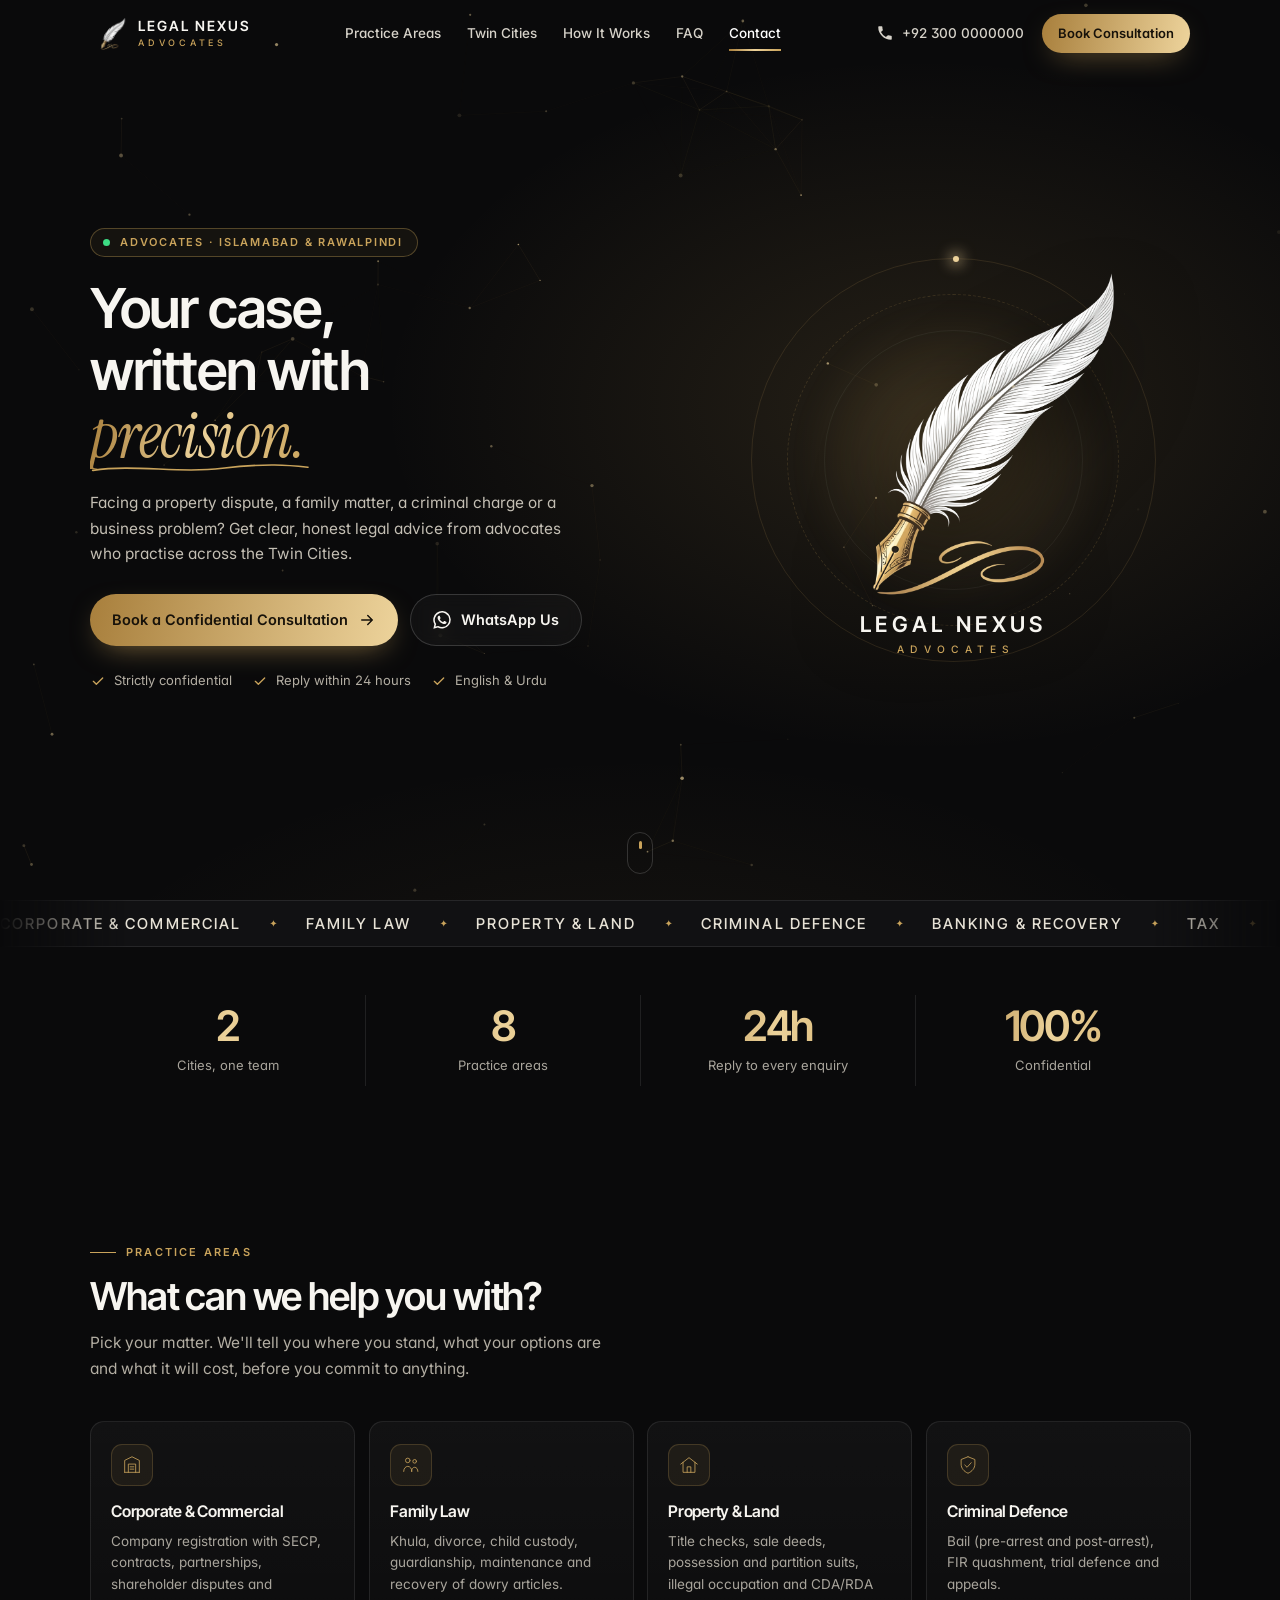
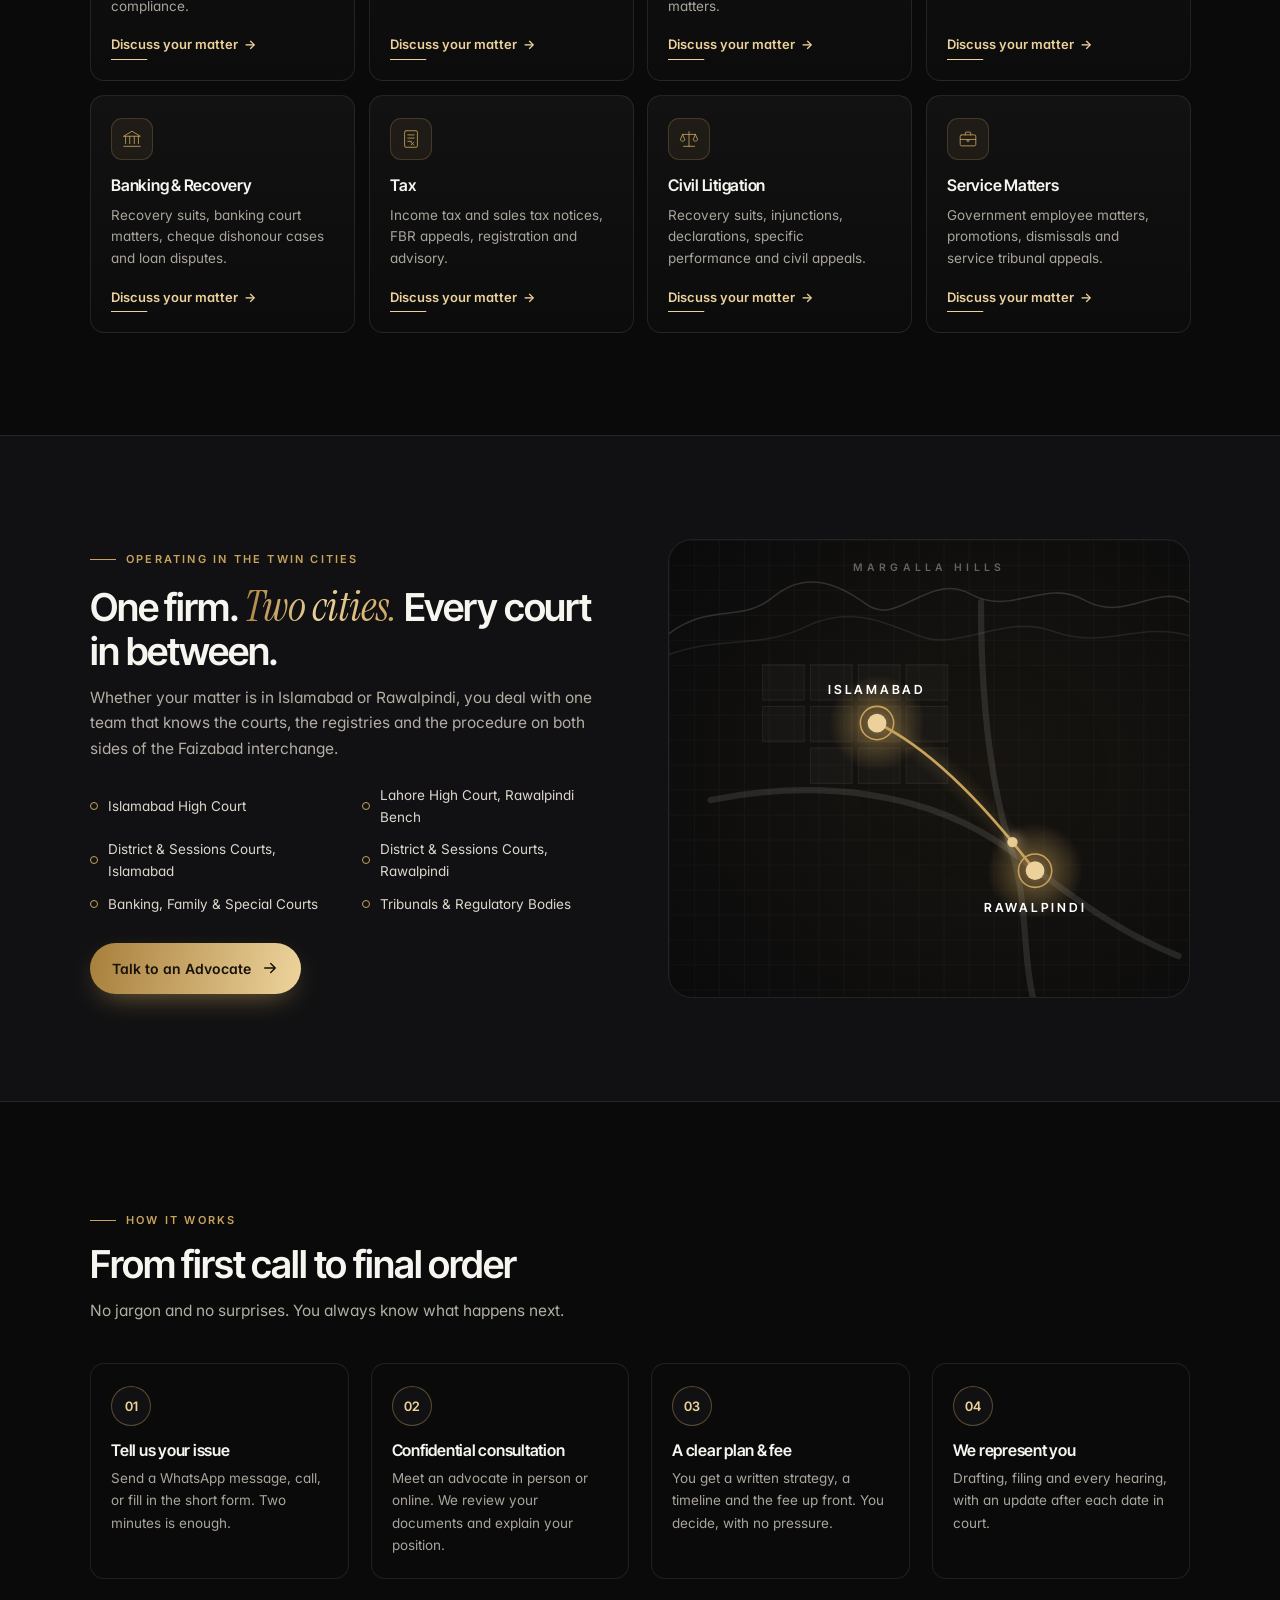
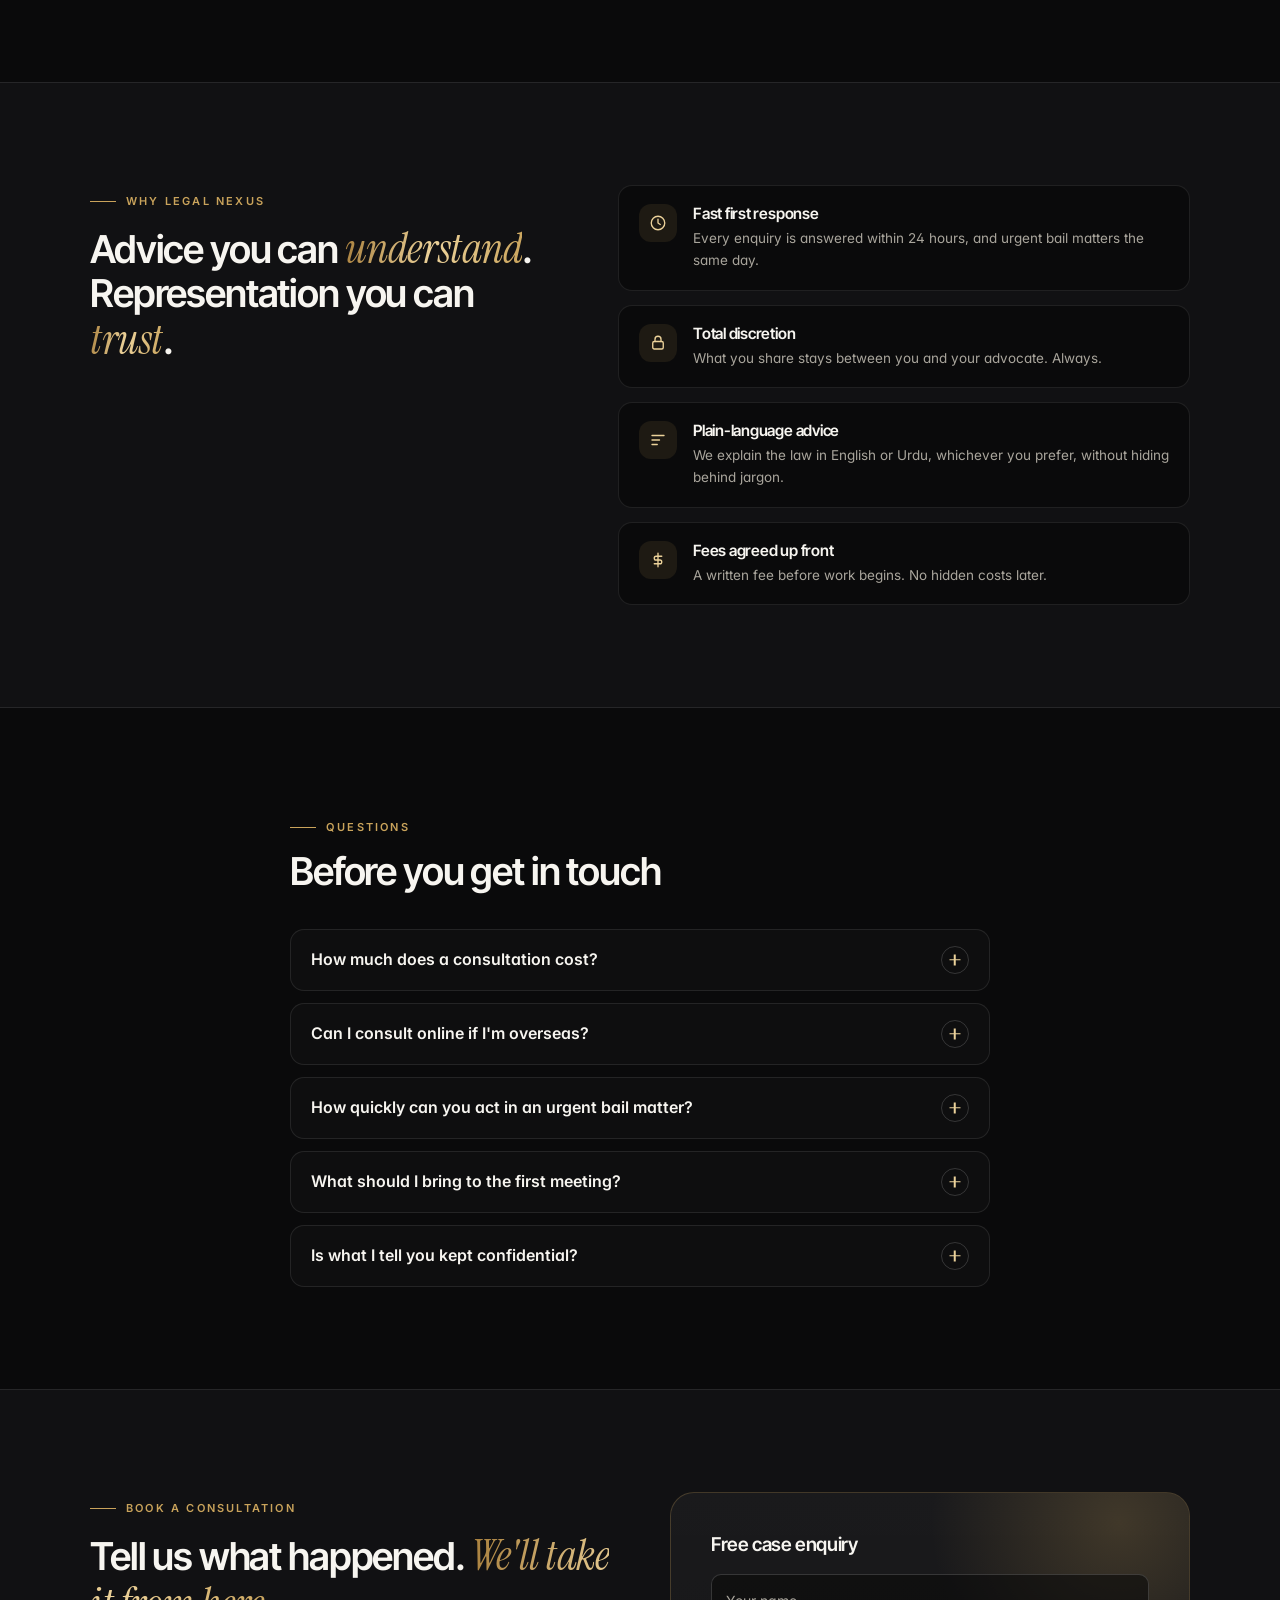
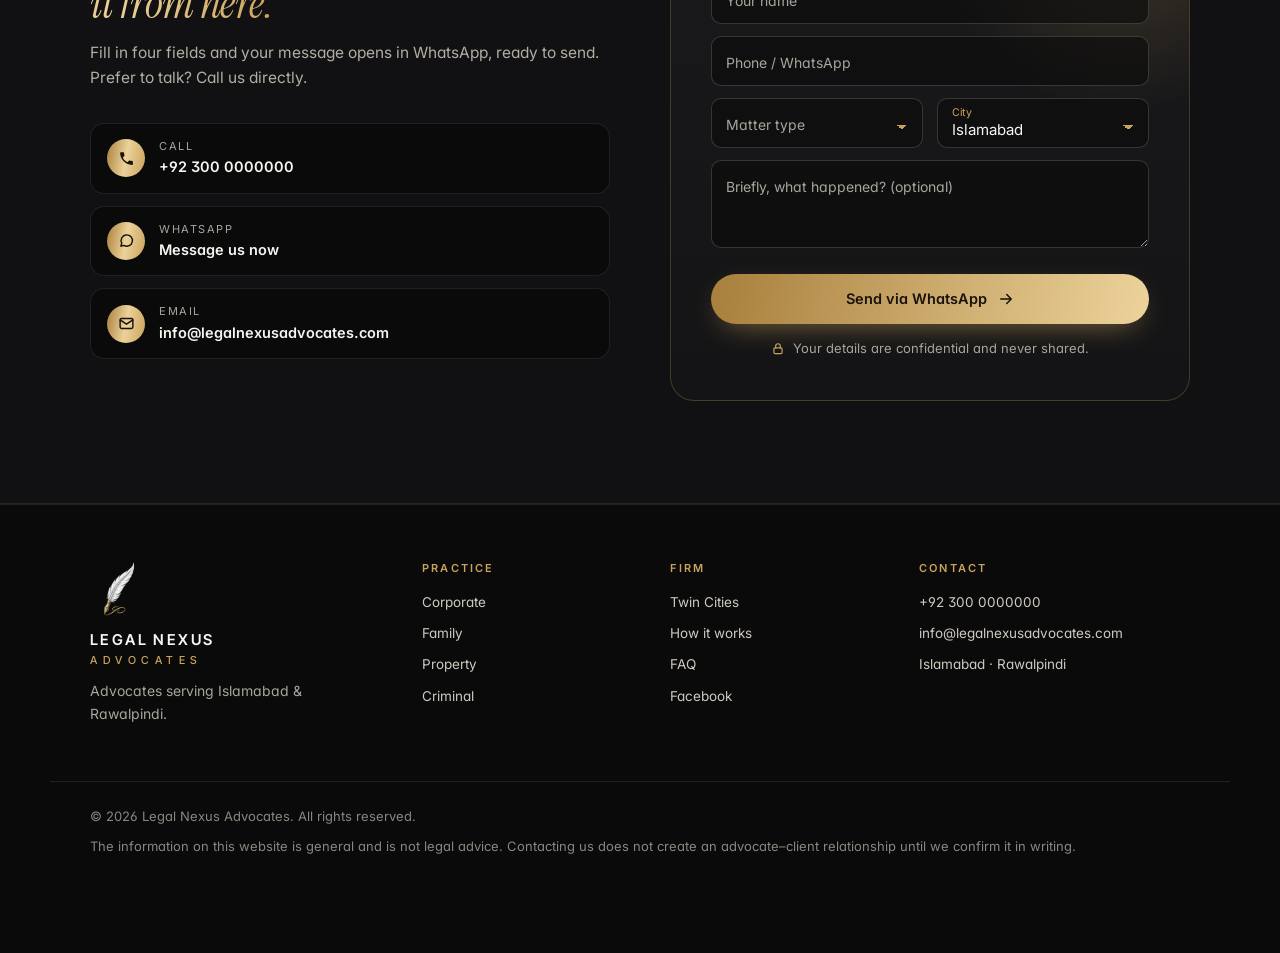
==== commit 5a0ead6e: "Modernise fonts and tighten the overall scale Swap the classical Cinzel/Cormorant pairing for Inter " ====
--- a/index.html
+++ b/index.html
@@ -13,7 +13,7 @@
   <meta property="og:image" content="assets/logo-full.png" />
   <link rel="preconnect" href="https://fonts.googleapis.com" />
   <link rel="preconnect" href="https://fonts.gstatic.com" crossorigin />
-  <link href="https://fonts.googleapis.com/css2?family=Cinzel:wght@500;600;700&family=Cormorant+Garamond:ital,wght@1,500;1,600&family=Manrope:wght@400;500;600;700&display=swap" rel="stylesheet" />
+  <link href="https://fonts.googleapis.com/css2?family=Inter+Tight:wght@500;600;700&family=Inter:wght@400;500;600&family=Instrument+Serif:ital@0;1&display=swap" rel="stylesheet" />
   <link rel="stylesheet" href="styles.css" />
   <script type="application/ld+json">
   {
--- a/styles.css
+++ b/styles.css
@@ -14,14 +14,14 @@
   --gold-hi: #ecd29a;
   --gold-lo: #a87f3c;
   --gold-grad: linear-gradient(100deg, var(--gold-lo), var(--gold-hi) 50%, var(--gold));
-  --serif: "Cinzel", "Trajan Pro", Georgia, serif;
-  --italic: "Cormorant Garamond", Georgia, serif;
-  --sans: "Manrope", system-ui, -apple-system, "Segoe UI", sans-serif;
+  --serif: "Inter Tight", "Inter", system-ui, sans-serif; /* display */
+  --italic: "Instrument Serif", Georgia, serif; /* gold accent words */
+  --sans: "Inter", system-ui, -apple-system, "Segoe UI", sans-serif;
   --ease: cubic-bezier(.2, .8, .2, 1);
   --ease-out: cubic-bezier(.16, 1, .3, 1);
   --radius: 18px;
   --gutter: clamp(16px, 4vw, 40px);
-  --header-h: 76px;
+  --header-h: 68px;
   color-scheme: dark;
 }
 
@@ -29,7 +29,7 @@
 html { scroll-behavior: smooth; scroll-padding-top: var(--header-h); -webkit-text-size-adjust: 100%; }
 body {
   margin: 0; background: var(--ink); color: var(--white);
-  font: 400 16px/1.65 var(--sans); overflow-x: hidden;
+  font: 400 15px/1.65 var(--sans); overflow-x: hidden; font-feature-settings: "cv11", "ss01";
   -webkit-font-smoothing: antialiased;
 }
 body.is-loading { overflow: hidden; }
@@ -41,7 +41,7 @@
 ::selection { background: var(--gold); color: var(--ink); }
 :focus-visible { outline: 2px solid var(--gold-hi); outline-offset: 3px; border-radius: 6px; }
 
-.container { width: 100%; max-width: 1240px; margin: 0 auto; padding: 0 var(--gutter); }
+.container { width: 100%; max-width: 1180px; margin: 0 auto; padding: 0 var(--gutter); }
 .skip { position: absolute; left: -999px; top: 8px; z-index: 999; background: var(--gold); color: var(--ink); padding: 8px 14px; border-radius: 8px; }
 .skip:focus { left: 8px; }
 .icon { width: 18px; height: 18px; fill: none; stroke: currentColor; stroke-width: 2; stroke-linecap: round; stroke-linejoin: round; flex: none; }
@@ -90,14 +90,14 @@
 .btn {
   --pad: 14px 22px;
   position: relative; display: inline-flex; align-items: center; justify-content: center; gap: 10px;
-  padding: var(--pad); border-radius: 999px; font-weight: 700; font-size: 15px; letter-spacing: .01em;
+  padding: var(--pad); border-radius: 999px; font-weight: 600; font-size: 14px; letter-spacing: 0;
   overflow: hidden; isolation: isolate; white-space: nowrap;
   transition: transform .35s var(--ease), box-shadow .35s var(--ease), background .3s, color .3s, border-color .3s;
 }
 .btn span { position: relative; z-index: 1; }
 .btn .icon { position: relative; z-index: 1; }
-.btn--sm { --pad: 10px 18px; font-size: 14px; }
-.btn--lg { --pad: 17px 28px; font-size: 16px; }
+.btn--sm { --pad: 9px 16px; font-size: 13px; }
+.btn--lg { --pad: 13px 22px; font-size: 14.5px; }
 .btn--block { width: 100%; }
 .btn--gold { background: var(--gold-grad); background-size: 200% 100%; color: #17120a; box-shadow: 0 10px 30px -12px rgba(201, 163, 91, .7); }
 .btn--gold::after { /* shine sweep */
@@ -128,13 +128,13 @@
 .header.is-hidden { transform: translateY(-100%); }
 .header__inner { height: 100%; display: flex; align-items: center; justify-content: space-between; gap: 20px; }
 .brand { display: flex; align-items: center; gap: 10px; }
-.brand__mark { width: 46px; height: auto; transition: transform .6s var(--ease); }
+.brand__mark { width: 38px; height: auto; transition: transform .6s var(--ease); }
 .brand:hover .brand__mark { transform: rotate(-8deg) translateY(-2px); }
 .brand__text { display: flex; flex-direction: column; line-height: 1; }
-.brand__text b { font: 700 17px/1 var(--serif); letter-spacing: .06em; }
-.brand__text small { font: 500 10px/1 var(--serif); letter-spacing: .42em; color: var(--gold); margin-top: 5px; }
-.nav { display: flex; gap: 30px; }
-.nav__link { position: relative; font-size: 14px; font-weight: 600; color: #d6d2c9; padding: 6px 0; transition: color .3s; }
+.brand__text b { font: 600 14px/1 var(--serif); letter-spacing: .14em; text-transform: uppercase; }
+.brand__text small { font: 500 9px/1 var(--sans); letter-spacing: .42em; text-transform: uppercase; color: var(--gold); margin-top: 5px; }
+.nav { display: flex; gap: 26px; }
+.nav__link { position: relative; font-size: 13.5px; font-weight: 500; color: #d6d2c9; padding: 6px 0; transition: color .3s; }
 .nav__link::after {
   content: ""; position: absolute; left: 0; right: 0; bottom: 0; height: 1.5px; background: var(--gold-grad);
   transform: scaleX(0); transform-origin: right; transition: transform .45s var(--ease-out);
@@ -142,7 +142,7 @@
 .nav__link:hover, .nav__link.is-active { color: #fff; }
 .nav__link:hover::after, .nav__link.is-active::after { transform: scaleX(1); transform-origin: left; }
 .header__cta { display: flex; align-items: center; gap: 18px; }
-.header__phone { display: flex; align-items: center; gap: 8px; font-size: 14px; font-weight: 600; color: #d6d2c9; transition: color .3s; }
+.header__phone { display: flex; align-items: center; gap: 8px; font-size: 13.5px; font-weight: 500; color: #d6d2c9; transition: color .3s; }
 .header__phone:hover { color: var(--gold-hi); }
 .header__phone:hover .ring-icon { animation: ring .6s var(--ease); }
 @keyframes ring { 0%,100% { transform: rotate(0); } 20% { transform: rotate(-16deg); } 40% { transform: rotate(14deg); } 60% { transform: rotate(-10deg); } 80% { transform: rotate(6deg); } }
@@ -159,14 +159,14 @@
   border-bottom: 1px solid var(--line); clip-path: inset(0 0 100% 0); transition: clip-path .55s var(--ease-out); visibility: hidden;
 }
 .mobile-menu.is-open { clip-path: inset(0 0 0 0); visibility: visible; }
-.mobile-menu a:not(.btn) { font: 600 22px/1 var(--serif); padding: 14px 0; border-bottom: 1px solid var(--line); opacity: 0; transform: translateY(10px); transition: opacity .4s, transform .4s var(--ease); }
+.mobile-menu a:not(.btn) { font: 500 19px/1 var(--serif); letter-spacing: -.01em; padding: 14px 0; border-bottom: 1px solid var(--line); opacity: 0; transform: translateY(10px); transition: opacity .4s, transform .4s var(--ease); }
 .mobile-menu.is-open a:not(.btn) { opacity: 1; transform: none; }
 .mobile-menu.is-open a:nth-child(2) { transition-delay: .05s; } .mobile-menu.is-open a:nth-child(3) { transition-delay: .1s; }
 .mobile-menu.is-open a:nth-child(4) { transition-delay: .15s; } .mobile-menu.is-open a:nth-child(5) { transition-delay: .2s; }
 .mobile-menu .btn { margin-top: 18px; }
 
 /* ---------- Hero ---------- */
-.hero { position: relative; min-height: 100svh; display: flex; align-items: center; padding: calc(var(--header-h) + 30px) 0 90px; overflow: hidden; }
+.hero { position: relative; min-height: 100svh; display: flex; align-items: center; padding: calc(var(--header-h) + 24px) 0 72px; overflow: hidden; }
 .hero::before { /* vignette + warm glow */
   content: ""; position: absolute; inset: 0; pointer-events: none;
   background: radial-gradient(60% 55% at 72% 45%, rgba(201, 163, 91, .14), transparent 70%),
@@ -178,25 +178,25 @@
   background: radial-gradient(420px circle at var(--mx, 50%) var(--my, 50%), rgba(236, 210, 154, .08), transparent 60%);
 }
 .hero:hover .hero__spot { opacity: 1; }
-.hero__grid { position: relative; display: grid; grid-template-columns: 1.05fr .95fr; align-items: center; gap: 40px; }
-.eyebrow { display: inline-flex; align-items: center; gap: 10px; font: 600 12px/1 var(--sans); letter-spacing: .24em; text-transform: uppercase; color: var(--gold); }
+.hero__grid { position: relative; display: grid; grid-template-columns: 1.1fr .9fr; align-items: center; gap: 48px; }
+.eyebrow { display: inline-flex; align-items: center; gap: 10px; font: 600 11px/1 var(--sans); letter-spacing: .2em; text-transform: uppercase; color: var(--gold); }
 .eyebrow::before { content: ""; width: 26px; height: 1px; background: var(--gold); }
 .hero__eyebrow::before { display: none; }
 .hero__eyebrow { padding: 8px 14px 8px 12px; border: 1px solid rgba(201, 163, 91, .35); border-radius: 999px; background: rgba(201, 163, 91, .06); letter-spacing: .16em; }
 .dot { width: 7px; height: 7px; border-radius: 50%; background: #3ddc84; box-shadow: 0 0 0 0 rgba(61, 220, 132, .6); animation: livePulse 2s infinite; }
 @keyframes livePulse { 0% { box-shadow: 0 0 0 0 rgba(61, 220, 132, .55); } 80%, 100% { box-shadow: 0 0 0 9px rgba(61, 220, 132, 0); } }
 
-.hero__title { margin: 24px 0 22px; font: 600 clamp(40px, 5.4vw, 80px)/1.04 var(--serif); letter-spacing: -.01em; }
+.hero__title { margin: 22px 0 18px; font: 600 clamp(34px, 4.3vw, 58px)/1.06 var(--serif); letter-spacing: -.025em; }
 .hero__title .line { display: block; overflow: hidden; padding-bottom: .06em; }
 .hero__title .word { display: inline-block; transform: translateY(110%) rotate(4deg); opacity: 0; transition: transform 1.1s var(--ease-out), opacity .8s; }
-.word--gold { position: relative; font-family: var(--italic); font-style: italic; font-weight: 600; font-size: 1.12em; letter-spacing: 0; background: var(--gold-grad); -webkit-background-clip: text; background-clip: text; color: transparent; padding-right: .08em; }
+.word--gold { position: relative; font-family: var(--italic); font-style: italic; font-weight: 400; font-size: 1.14em; letter-spacing: -.01em; background: var(--gold-grad); -webkit-background-clip: text; background-clip: text; color: transparent; padding-right: .08em; }
 .underline { position: absolute; left: 0; right: 0; bottom: -.08em; width: 100%; height: .2em; overflow: visible; }
 .underline path { fill: none; stroke: var(--gold); stroke-width: 3; stroke-linecap: round; stroke-dasharray: 1; stroke-dashoffset: 1; transition: stroke-dashoffset 1.1s var(--ease) 1.5s; }
-.hero__sub { max-width: 540px; font-size: clamp(16px, 1.4vw, 18px); color: #cfcabf; }
-.hero__ctas { display: flex; flex-wrap: wrap; gap: 14px; margin: 34px 0 30px; }
-.hero__trust { list-style: none; margin: 0; padding: 0; display: flex; flex-wrap: wrap; gap: 10px 22px; font-size: 14px; color: #bdb8ad; }
+.hero__sub { max-width: 480px; font-size: clamp(15px, 1.2vw, 16.5px); color: #c4bfb4; }
+.hero__ctas { display: flex; flex-wrap: wrap; gap: 12px; margin: 28px 0 24px; }
+.hero__trust { list-style: none; margin: 0; padding: 0; display: flex; flex-wrap: wrap; gap: 8px 20px; font-size: 13px; color: #b3aea3; }
 .hero__trust li { display: flex; align-items: center; gap: 8px; }
-.check { color: var(--gold); width: 18px; height: 18px; }
+.check { color: var(--gold); width: 16px; height: 16px; }
 .check path { stroke-dasharray: 24; stroke-dashoffset: 24; transition: stroke-dashoffset .6s var(--ease); }
 
 /* staged hero entrance */
@@ -218,7 +218,7 @@
 .is-ready .check path { stroke-dashoffset: 0; }
 
 /* hero art: the logo, animated */
-.hero__art { position: relative; display: flex; flex-direction: column; align-items: center; justify-content: center; aspect-ratio: 1 / 1; max-width: 560px; width: 100%; justify-self: center; perspective: 900px; }
+.hero__art { position: relative; display: flex; flex-direction: column; align-items: center; justify-content: center; aspect-ratio: 1 / 1; max-width: 440px; width: 100%; justify-self: center; perspective: 900px; }
 .hero__halo { position: absolute; inset: 12%; border-radius: 50%; background: radial-gradient(circle, rgba(201, 163, 91, .22), transparent 65%); filter: blur(10px); animation: breathe 6s ease-in-out infinite; }
 @keyframes breathe { 50% { transform: scale(1.08); opacity: .75; } }
 .hero__orbit { position: absolute; inset: 4%; }
@@ -256,46 +256,46 @@
 
 .hero__wordmark { position: relative; margin-top: 14px; text-align: center; display: flex; flex-direction: column; gap: 8px; opacity: 0; transform: translateY(12px); transition: opacity 1s var(--ease) 2.3s, transform 1s var(--ease-out) 2.3s; }
 .is-ready .hero__wordmark { opacity: 1; transform: none; }
-.wm-main { font: 700 clamp(22px, 2.6vw, 34px)/1 var(--serif); letter-spacing: .08em; }
-.wm-sub { font: 500 clamp(11px, 1vw, 14px)/1 var(--serif); letter-spacing: .6em; color: var(--gold); padding-left: .6em; }
+.wm-main { font: 600 clamp(16px, 1.7vw, 22px)/1 var(--serif); letter-spacing: .2em; }
+.wm-sub { font: 500 clamp(9px, .8vw, 11px)/1 var(--sans); letter-spacing: .6em; color: var(--gold); padding-left: .6em; }
 
 .scroll-cue { position: absolute; left: 50%; bottom: 26px; width: 26px; height: 42px; margin-left: -13px; border: 1.5px solid var(--line-2); border-radius: 14px; }
 .scroll-cue span { position: absolute; left: 50%; top: 8px; width: 3px; height: 8px; margin-left: -1.5px; border-radius: 2px; background: var(--gold); animation: cue 1.8s var(--ease) infinite; }
 @keyframes cue { 0% { opacity: 0; transform: translateY(0); } 30% { opacity: 1; } 100% { opacity: 0; transform: translateY(14px); } }
 
 /* ---------- Marquee ---------- */
-.marquee { overflow: hidden; border-block: 1px solid var(--line); background: var(--ink-2); padding: 18px 0; -webkit-mask: linear-gradient(90deg, transparent, #000 10%, #000 90%, transparent); mask: linear-gradient(90deg, transparent, #000 10%, #000 90%, transparent); }
+.marquee { overflow: hidden; border-block: 1px solid var(--line); background: var(--ink-2); padding: 14px 0; -webkit-mask: linear-gradient(90deg, transparent, #000 10%, #000 90%, transparent); mask: linear-gradient(90deg, transparent, #000 10%, #000 90%, transparent); }
 .marquee__track { display: flex; width: max-content; gap: 28px; align-items: center; animation: marquee 38s linear infinite; }
 .marquee:hover .marquee__track { animation-play-state: paused; }
-.marquee span { font: 600 clamp(16px, 2vw, 22px)/1 var(--serif); letter-spacing: .06em; color: #e7e2d6; white-space: nowrap; }
-.marquee i { font-style: normal; color: var(--gold); font-size: 14px; }
+.marquee span { font: 500 clamp(13px, 1.3vw, 15px)/1 var(--serif); letter-spacing: .14em; text-transform: uppercase; color: #e7e2d6; white-space: nowrap; }
+.marquee i { font-style: normal; color: var(--gold); font-size: 10px; }
 @keyframes marquee { to { transform: translateX(-50%); } }
 
 /* ---------- Stats ---------- */
-.stats { padding: 64px 0; }
+.stats { padding: 48px 0; }
 .stats__grid { display: grid; grid-template-columns: repeat(4, 1fr); gap: 0; }
 .stat { text-align: center; padding: 10px 16px; border-left: 1px solid var(--line); }
 .stat:first-child { border-left: 0; }
-.stat b { display: block; font: 600 clamp(36px, 4.6vw, 58px)/1 var(--serif); background: var(--gold-grad); -webkit-background-clip: text; background-clip: text; color: transparent; }
-.stat > span { display: block; margin-top: 10px; font-size: 14px; color: var(--muted); }
+.stat b { display: block; font: 600 clamp(30px, 3.4vw, 42px)/1 var(--serif); letter-spacing: -.03em; background: var(--gold-grad); -webkit-background-clip: text; background-clip: text; color: transparent; }
+.stat > span { display: block; margin-top: 8px; font-size: 13px; color: var(--muted); }
 
 /* ---------- Sections ---------- */
-.section { position: relative; padding: clamp(80px, 11vw, 140px) 0; }
+.section { position: relative; padding: clamp(64px, 8vw, 104px) 0; }
 .section--dark { background: var(--ink-2); border-block: 1px solid var(--line); }
-.section__head { max-width: 680px; margin-bottom: 56px; }
-.section__title { margin: 16px 0 16px; font: 600 clamp(32px, 4.4vw, 56px)/1.1 var(--serif); letter-spacing: -.005em; }
-.section__title em { font-family: var(--italic); font-weight: 600; font-size: 1.1em; background: var(--gold-grad); -webkit-background-clip: text; background-clip: text; color: transparent; }
-.section__lead { font-size: 17px; color: #bdb8ad; max-width: 600px; }
+.section__head { max-width: 620px; margin-bottom: 40px; }
+.section__title { margin: 14px 0 12px; font: 600 clamp(26px, 3vw, 40px)/1.12 var(--serif); letter-spacing: -.03em; }
+.section__title em { font-family: var(--italic); font-weight: 400; font-size: 1.12em; letter-spacing: -.01em; background: var(--gold-grad); -webkit-background-clip: text; background-clip: text; color: transparent; }
+.section__lead { font-size: 15.5px; color: #b3aea3; max-width: 540px; }
 
 /* reveal-on-scroll */
 .reveal { opacity: 0; transform: translateY(34px); transition: opacity 1s var(--ease), transform 1.1s var(--ease-out); transition-delay: var(--d, 0s); }
 .reveal.is-in { opacity: 1; transform: none; }
 
 /* ---------- Practice cards ---------- */
-.cards { display: grid; grid-template-columns: repeat(4, 1fr); gap: 18px; }
+.cards { display: grid; grid-template-columns: repeat(4, 1fr); gap: 14px; }
 .card {
   --rx: 0deg; --ry: 0deg; --gx: 50%; --gy: 50%;
-  position: relative; display: flex; flex-direction: column; gap: 12px; padding: 28px 24px 24px; border-radius: var(--radius);
+  position: relative; display: flex; flex-direction: column; gap: 9px; padding: 22px 20px 20px; border-radius: 14px;
   background: linear-gradient(180deg, rgba(255, 255, 255, .035), rgba(255, 255, 255, .01)); border: 1px solid var(--line);
   transform: perspective(900px) rotateX(var(--rx)) rotateY(var(--ry));
   transition: border-color .4s, background .4s, transform .5s var(--ease), opacity 1s var(--ease);
@@ -317,24 +317,24 @@
 .card:hover::after { animation: angle 3s linear infinite; }
 @property --angle { syntax: "<angle>"; initial-value: 0deg; inherits: false; }
 @keyframes angle { to { --angle: 360deg; } }
-.card__icon { width: 54px; height: 54px; display: grid; place-items: center; border-radius: 14px; background: rgba(201, 163, 91, .08); border: 1px solid rgba(201, 163, 91, .22); transition: transform .5s var(--ease), background .4s; }
-.card__icon svg { width: 30px; height: 30px; fill: none; stroke: var(--gold); stroke-width: 1.8; stroke-linecap: round; stroke-linejoin: round; }
+.card__icon { width: 42px; height: 42px; display: grid; place-items: center; border-radius: 11px; background: rgba(201, 163, 91, .08); border: 1px solid rgba(201, 163, 91, .22); transition: transform .5s var(--ease), background .4s; }
+.card__icon svg { width: 22px; height: 22px; fill: none; stroke: var(--gold); stroke-width: 1.8; stroke-linecap: round; stroke-linejoin: round; }
 .card__icon svg * { stroke-dasharray: 160; stroke-dashoffset: 0; }
 .card:hover .card__icon { transform: translateY(-3px) rotate(-6deg); background: rgba(201, 163, 91, .16); }
 .card:hover .card__icon svg * { animation: redraw 1.1s var(--ease) both; }
 @keyframes redraw { from { stroke-dashoffset: 160; } to { stroke-dashoffset: 0; } }
-.card h3 { font: 600 19px/1.25 var(--serif); margin-top: 8px; }
-.card p { font-size: 14.5px; color: var(--muted); flex: 1; }
-.card__cta { align-self: flex-start; display: inline-flex; align-items: center; gap: 6px; margin-top: 6px; font-size: 14px; font-weight: 700; color: var(--gold-hi); padding: 4px 0; position: relative; }
+.card h3 { font: 600 16px/1.3 var(--serif); letter-spacing: -.015em; margin-top: 6px; }
+.card p { font-size: 13.5px; line-height: 1.6; color: var(--muted); flex: 1; }
+.card__cta { align-self: flex-start; display: inline-flex; align-items: center; gap: 6px; margin-top: 4px; font-size: 13px; font-weight: 600; color: var(--gold-hi); padding: 4px 0; position: relative; }
 .card__cta::after { content: ""; position: absolute; left: 0; right: 0; bottom: 0; height: 1px; background: currentColor; transform: scaleX(.25); transform-origin: left; transition: transform .45s var(--ease-out); }
 .card__cta span { transition: transform .35s var(--ease); }
 .card:hover .card__cta::after { transform: scaleX(1); }
 .card:hover .card__cta span { transform: translateX(4px); }
 
 /* ---------- Twin cities ---------- */
-.twin { display: grid; grid-template-columns: 1fr 1fr; gap: 60px; align-items: center; }
-.courts { list-style: none; padding: 0; margin: 28px 0 34px; display: grid; grid-template-columns: 1fr 1fr; gap: 12px 24px; }
-.courts li { display: flex; align-items: center; gap: 12px; font-size: 15px; color: #dcd7cc; }
+.twin { display: grid; grid-template-columns: 1fr 1fr; gap: 56px; align-items: center; }
+.courts { list-style: none; padding: 0; margin: 22px 0 28px; display: grid; grid-template-columns: 1fr 1fr; gap: 10px 22px; }
+.courts li { display: flex; align-items: center; gap: 10px; font-size: 13.5px; color: #dcd7cc; }
 .courts li span { width: 8px; height: 8px; flex: none; border-radius: 50%; border: 1.5px solid var(--gold); position: relative; transition: background .3s; }
 .courts li:hover span { background: var(--gold); }
 .twin__map { position: relative; border-radius: 24px; border: 1px solid var(--line); background: radial-gradient(80% 80% at 60% 50%, rgba(201, 163, 91, .07), transparent), var(--ink); overflow: hidden; }
@@ -352,7 +352,7 @@
 .map__node--b .map__ring { animation-delay: 1.2s; }
 .map__halo { animation: breathe 4s ease-in-out infinite; transform-box: fill-box; transform-origin: center; }
 @keyframes nodePing { 0% { transform: scale(.6); opacity: 1; } 100% { transform: scale(2.6); opacity: 0; } }
-.map__node text { font: 700 13px var(--serif); letter-spacing: .2em; fill: #fff; }
+.map__node text { font: 600 12px var(--serif); letter-spacing: .22em; fill: #fff; }
 .map__label { font: 600 10px var(--sans); letter-spacing: .4em; fill: rgba(255, 255, 255, .35); }
 .twin__map.is-in .map__hills, .twin__map.is-in .map__road, .twin__map.is-in .map__link { stroke-dashoffset: 0; }
 .twin__map.is-in .map__sectors rect, .twin__map.is-in .map__node, .twin__map.is-in .map__pulse { opacity: 1; }
@@ -362,34 +362,34 @@
 /* ---------- Process steps ---------- */
 #process .container { position: relative; }
 .steps { list-style: none; margin: 0; padding: 0; display: grid; grid-template-columns: repeat(4, 1fr); gap: 22px; position: relative; z-index: 1; }
-.step { position: relative; padding: 26px 22px; border-radius: var(--radius); border: 1px solid var(--line); background: var(--ink); transition: border-color .4s, transform .5s var(--ease), opacity 1s var(--ease); }
+.step { position: relative; padding: 22px 20px; border-radius: 14px; border: 1px solid var(--line); background: var(--ink); transition: border-color .4s, transform .5s var(--ease), opacity 1s var(--ease); }
 .step:hover { border-color: rgba(201, 163, 91, .4); transform: translateY(-6px); }
-.step__num { display: grid; place-items: center; width: 52px; height: 52px; margin-bottom: 18px; border-radius: 50%; font: 700 16px var(--serif); color: var(--gold-hi); border: 1px solid rgba(201, 163, 91, .4); background: var(--ink-2); position: relative; }
+.step__num { display: grid; place-items: center; width: 40px; height: 40px; margin-bottom: 14px; border-radius: 50%; font: 600 13px var(--serif); color: var(--gold-hi); border: 1px solid rgba(201, 163, 91, .4); background: var(--ink-2); position: relative; }
 .step__num::after { content: ""; position: absolute; inset: -6px; border-radius: 50%; border: 1px solid rgba(201, 163, 91, .25); transform: scale(.8); opacity: 0; transition: transform .5s var(--ease), opacity .5s; }
 .step:hover .step__num::after { transform: none; opacity: 1; }
-.step h3 { font: 600 18px/1.3 var(--serif); margin-bottom: 8px; }
-.step p { font-size: 14.5px; color: var(--muted); }
+.step h3 { font: 600 16px/1.3 var(--serif); letter-spacing: -.015em; margin-bottom: 6px; }
+.step p { font-size: 13.5px; color: var(--muted); }
 .steps__line { position: absolute; left: calc(var(--gutter) + 48px); right: calc(var(--gutter) + 48px); bottom: calc(100% - 56px - var(--steps-top, 0px)); height: 1px; background: var(--line); display: none; }
 
 /* ---------- Why ---------- */
 .why__grid { display: grid; grid-template-columns: .9fr 1.1fr; gap: 60px; align-items: start; }
 .why__intro { position: sticky; top: 120px; }
 .why__list { display: grid; gap: 14px; }
-.why__item { display: flex; gap: 18px; padding: 22px 24px; border-radius: var(--radius); border: 1px solid var(--line); background: var(--ink); transition: border-color .4s, transform .5s var(--ease), opacity 1s var(--ease); }
+.why__item { display: flex; gap: 16px; padding: 18px 20px; border-radius: 14px; border: 1px solid var(--line); background: var(--ink); transition: border-color .4s, transform .5s var(--ease), opacity 1s var(--ease); }
 .why__item:hover { border-color: rgba(201, 163, 91, .35); transform: translateX(6px); }
-.why__icon { flex: none; width: 46px; height: 46px; display: grid; place-items: center; border-radius: 12px; background: rgba(201, 163, 91, .1); }
-.why__icon svg { width: 22px; height: 22px; fill: none; stroke: var(--gold-hi); stroke-width: 1.8; stroke-linecap: round; stroke-linejoin: round; transition: transform .5s var(--ease); }
+.why__icon { flex: none; width: 38px; height: 38px; display: grid; place-items: center; border-radius: 12px; background: rgba(201, 163, 91, .1); }
+.why__icon svg { width: 18px; height: 18px; fill: none; stroke: var(--gold-hi); stroke-width: 1.8; stroke-linecap: round; stroke-linejoin: round; transition: transform .5s var(--ease); }
 .why__item:hover .why__icon svg { transform: scale(1.15) rotate(-8deg); }
-.why__item h3 { font: 600 18px/1.3 var(--serif); margin-bottom: 4px; }
-.why__item p { font-size: 15px; color: var(--muted); }
+.why__item h3 { font: 600 15.5px/1.3 var(--serif); letter-spacing: -.015em; margin-bottom: 3px; }
+.why__item p { font-size: 13.5px; color: var(--muted); }
 
 /* ---------- FAQ ---------- */
-.faq { max-width: 860px; }
+.faq { max-width: 780px; }
 .faq .section__head { margin-bottom: 36px; }
 .faq__list { display: grid; gap: 12px; }
 .qa { border: 1px solid var(--line); border-radius: 14px; background: rgba(255, 255, 255, .02); transition: border-color .3s, background .3s, opacity 1s var(--ease), transform 1.1s var(--ease-out); }
 .qa[open] { border-color: rgba(201, 163, 91, .35); background: rgba(201, 163, 91, .04); }
-.qa summary { list-style: none; cursor: pointer; display: flex; justify-content: space-between; align-items: center; gap: 20px; padding: 20px 22px; font-weight: 700; font-size: 16px; }
+.qa summary { list-style: none; cursor: pointer; display: flex; justify-content: space-between; align-items: center; gap: 20px; padding: 16px 20px; font-weight: 600; font-size: 16px; }
 .qa summary::-webkit-details-marker { display: none; }
 .qa summary i { position: relative; flex: none; width: 28px; height: 28px; border-radius: 50%; border: 1px solid var(--line-2); transition: transform .45s var(--ease), border-color .3s, background .3s; }
 .qa summary i::before, .qa summary i::after { content: ""; position: absolute; left: 50%; top: 50%; width: 11px; height: 1.5px; background: var(--gold-hi); transform: translate(-50%, -50%); }
@@ -404,29 +404,29 @@
 /* ---------- Contact ---------- */
 .contact__grid { display: grid; grid-template-columns: 1fr 1fr; gap: 60px; align-items: start; }
 .contact__cards { display: grid; gap: 12px; margin-top: 32px; }
-.ccard { display: flex; align-items: center; gap: 16px; padding: 16px 18px; border-radius: 14px; border: 1px solid var(--line); background: var(--ink); transition: border-color .3s, transform .4s var(--ease); }
+.ccard { display: flex; align-items: center; gap: 14px; padding: 13px 16px; border-radius: 14px; border: 1px solid var(--line); background: var(--ink); transition: border-color .3s, transform .4s var(--ease); }
 .ccard:hover { border-color: rgba(201, 163, 91, .4); }
-.ccard__icon { width: 44px; height: 44px; flex: none; display: grid; place-items: center; border-radius: 50%; background: var(--gold-grad); color: #17120a; transition: transform .5s var(--ease); }
-.ccard__icon svg { width: 20px; height: 20px; fill: none; stroke: currentColor; stroke-width: 2; stroke-linecap: round; stroke-linejoin: round; }
+.ccard__icon { width: 38px; height: 38px; flex: none; display: grid; place-items: center; border-radius: 50%; background: var(--gold-grad); color: #17120a; transition: transform .5s var(--ease); }
+.ccard__icon svg { width: 17px; height: 17px; fill: none; stroke: currentColor; stroke-width: 2; stroke-linecap: round; stroke-linejoin: round; }
 .ccard__icon .ring-icon { fill: currentColor; stroke: none; }
 .ccard:hover .ccard__icon { transform: rotate(-12deg) scale(1.06); }
 .ccard:hover .ring-icon { animation: ring .6s var(--ease); }
-.ccard small { display: block; font-size: 12px; letter-spacing: .14em; text-transform: uppercase; color: var(--muted); }
-.ccard b { font-size: 16px; word-break: break-word; }
+.ccard small { display: block; font-size: 11px; letter-spacing: .14em; text-transform: uppercase; color: var(--muted); }
+.ccard b { font-size: 14.5px; font-weight: 600; word-break: break-word; }
 
 .form { position: relative; padding: clamp(24px, 3.4vw, 40px); border-radius: 24px; border: 1px solid rgba(201, 163, 91, .25); background: linear-gradient(180deg, rgba(255, 255, 255, .04), rgba(255, 255, 255, .015)); overflow: hidden; isolation: isolate; }
 .form__glow { position: absolute; width: 380px; height: 380px; right: -120px; top: -160px; z-index: -1; border-radius: 50%; background: radial-gradient(circle, rgba(201, 163, 91, .22), transparent 70%); animation: breathe 7s ease-in-out infinite; }
-.form__title { font: 600 24px var(--serif); margin-bottom: 24px; }
-.field { position: relative; margin-bottom: 16px; }
+.form__title { font: 600 19px var(--serif); letter-spacing: -.02em; margin-bottom: 18px; }
+.field { position: relative; margin-bottom: 12px; }
 .field-row { display: grid; grid-template-columns: 1fr 1fr; gap: 14px; }
 .field input, .field select, .field textarea {
-  width: 100%; padding: 24px 16px 10px; border-radius: 12px; border: 1px solid var(--line-2); background: rgba(10, 10, 11, .6);
-  color: var(--white); font: 500 16px var(--sans); outline: none; resize: vertical; appearance: none;
+  width: 100%; padding: 21px 14px 8px; border-radius: 10px; border: 1px solid var(--line-2); background: rgba(10, 10, 11, .6);
+  color: var(--white); font: 400 15px var(--sans); outline: none; resize: vertical; appearance: none;
   transition: border-color .3s, box-shadow .3s, background .3s;
 }
 .field select { cursor: pointer; background-image: linear-gradient(45deg, transparent 50%, var(--gold) 50%), linear-gradient(135deg, var(--gold) 50%, transparent 50%); background-position: calc(100% - 20px) 26px, calc(100% - 15px) 26px; background-size: 5px 5px; background-repeat: no-repeat; }
 .field select option { background: var(--ink-2); color: var(--white); }
-.field label { position: absolute; left: 17px; top: 17px; font-size: 15px; color: var(--muted); pointer-events: none; transform-origin: left top; transition: transform .3s var(--ease), color .3s; }
+.field label { position: absolute; left: 15px; top: 15px; font-size: 14px; color: var(--muted); pointer-events: none; transform-origin: left top; transition: transform .3s var(--ease), color .3s; }
 .field input:focus, .field select:focus, .field textarea:focus { border-color: var(--gold); box-shadow: 0 0 0 4px rgba(201, 163, 91, .14); background: rgba(10, 10, 11, .9); }
 .field input:focus + label, .field input:not(:placeholder-shown) + label,
 .field textarea:focus + label, .field textarea:not(:placeholder-shown) + label,
@@ -440,7 +440,7 @@
 .form__note .icon { width: 14px; height: 14px; color: var(--gold); }
 .form__done { position: absolute; inset: 0; display: flex; flex-direction: column; align-items: center; justify-content: center; text-align: center; gap: 10px; padding: 30px; background: var(--ink-2); opacity: 0; visibility: hidden; transition: opacity .5s, visibility .5s; }
 .form.is-sent .form__done { opacity: 1; visibility: visible; }
-.form__done h3 { font: 600 24px var(--serif); }
+.form__done h3 { font: 600 20px var(--serif); letter-spacing: -.02em; }
 .form__done p { color: var(--muted); }
 .tick { width: 74px; height: 74px; fill: none; stroke: var(--gold); stroke-width: 2.5; stroke-linecap: round; stroke-linejoin: round; margin-bottom: 8px; }
 .tick circle { stroke-dasharray: 152; stroke-dashoffset: 152; }
@@ -451,31 +451,31 @@
 .link { color: var(--gold-hi); font-weight: 700; text-decoration: underline; text-underline-offset: 4px; margin-top: 6px; }
 
 /* ---------- Footer ---------- */
-.footer { padding: 72px 0 110px; border-top: 1px solid var(--line); }
+.footer { padding: 56px 0 96px; border-top: 1px solid var(--line); }
 .footer__grid { display: grid; grid-template-columns: 1.4fr 1fr 1fr 1.3fr; gap: 40px; }
-.footer__brand img { width: 64px; margin-bottom: 14px; }
-.footer__name { font: 700 20px var(--serif); letter-spacing: .06em; }
+.footer__brand img { width: 48px; margin-bottom: 14px; }
+.footer__name { font: 600 15px var(--serif); letter-spacing: .16em; }
 .footer__name span { display: block; font-size: 11px; letter-spacing: .5em; color: var(--gold); margin-top: 4px; font-weight: 500; }
 .footer__tag { margin-top: 12px; color: var(--muted); font-size: 14px; }
-.footer h4 { font: 600 13px var(--sans); letter-spacing: .2em; text-transform: uppercase; color: var(--gold); margin-bottom: 16px; }
-.footer ul { list-style: none; margin: 0; padding: 0; display: grid; gap: 10px; font-size: 14.5px; color: #cfcabf; }
+.footer h4 { font: 600 11px var(--sans); letter-spacing: .2em; text-transform: uppercase; color: var(--gold); margin-bottom: 16px; }
+.footer ul { list-style: none; margin: 0; padding: 0; display: grid; gap: 9px; font-size: 13.5px; color: #cfcabf; }
 .footer ul a { position: relative; transition: color .3s; word-break: break-word; }
 .footer ul a:hover { color: var(--gold-hi); }
 .footer__legal { margin-top: 56px; padding-top: 24px; border-top: 1px solid var(--line); display: grid; gap: 8px; font-size: 13px; color: #8a867e; }
 
 /* ---------- Floating WhatsApp + mobile action bar ---------- */
 .fab {
-  position: fixed; right: 22px; bottom: 22px; z-index: 90; width: 60px; height: 60px; display: grid; place-items: center;
+  position: fixed; right: 20px; bottom: 20px; z-index: 90; width: 52px; height: 52px; display: grid; place-items: center;
   border-radius: 50%; background: #25d366; color: #fff; box-shadow: 0 12px 30px -8px rgba(37, 211, 102, .6);
   transform: scale(0); transition: transform .5s var(--ease-out);
 }
 .fab.is-visible { transform: scale(1); }
-.fab svg { width: 30px; height: 30px; fill: currentColor; }
+.fab svg { width: 26px; height: 26px; fill: currentColor; }
 .fab::before { content: ""; position: absolute; inset: 0; border-radius: 50%; border: 2px solid #25d366; animation: fabPing 2.6s var(--ease) infinite; }
 @keyframes fabPing { 0% { transform: scale(1); opacity: .8; } 100% { transform: scale(1.7); opacity: 0; } }
 .fab:hover svg { animation: wiggle .5s var(--ease); }
 @keyframes wiggle { 25% { transform: rotate(-12deg); } 75% { transform: rotate(12deg); } }
-.fab__tip { position: absolute; right: 72px; white-space: nowrap; padding: 8px 14px; border-radius: 10px; background: #fff; color: #111; font-size: 13px; font-weight: 700; opacity: 0; transform: translateX(8px); transition: opacity .3s, transform .3s var(--ease); pointer-events: none; }
+.fab__tip { position: absolute; right: 64px; white-space: nowrap; padding: 8px 14px; border-radius: 10px; background: #fff; color: #111; font-size: 13px; font-weight: 700; opacity: 0; transform: translateX(8px); transition: opacity .3s, transform .3s var(--ease); pointer-events: none; }
 .fab:hover .fab__tip, .fab.is-nudge .fab__tip { opacity: 1; transform: none; }
 
 .actionbar { display: none; }
@@ -491,7 +491,7 @@
   :root { --header-h: 66px; }
   .hero { padding-top: calc(var(--header-h) + 18px); min-height: auto; }
   .hero__grid { grid-template-columns: 1fr; gap: 10px; }
-  .hero__art { order: -1; max-width: 340px; margin-bottom: -10px; }
+  .hero__art { order: -1; max-width: 280px; margin-bottom: -10px; }
   .hero__wordmark { display: none; }
   .hero__copy { text-align: left; }
   .scroll-cue { display: none; }
@@ -504,7 +504,7 @@
 }
 @media (max-width: 640px) {
   .header__cta .btn--sm { display: none; }
-  .hero__art { max-width: 260px; }
+  .hero__art { max-width: 220px; }
   .hero__ctas .btn { width: 100%; }
   .cards, .steps { grid-template-columns: 1fr; }
   .courts { grid-template-columns: 1fr; }
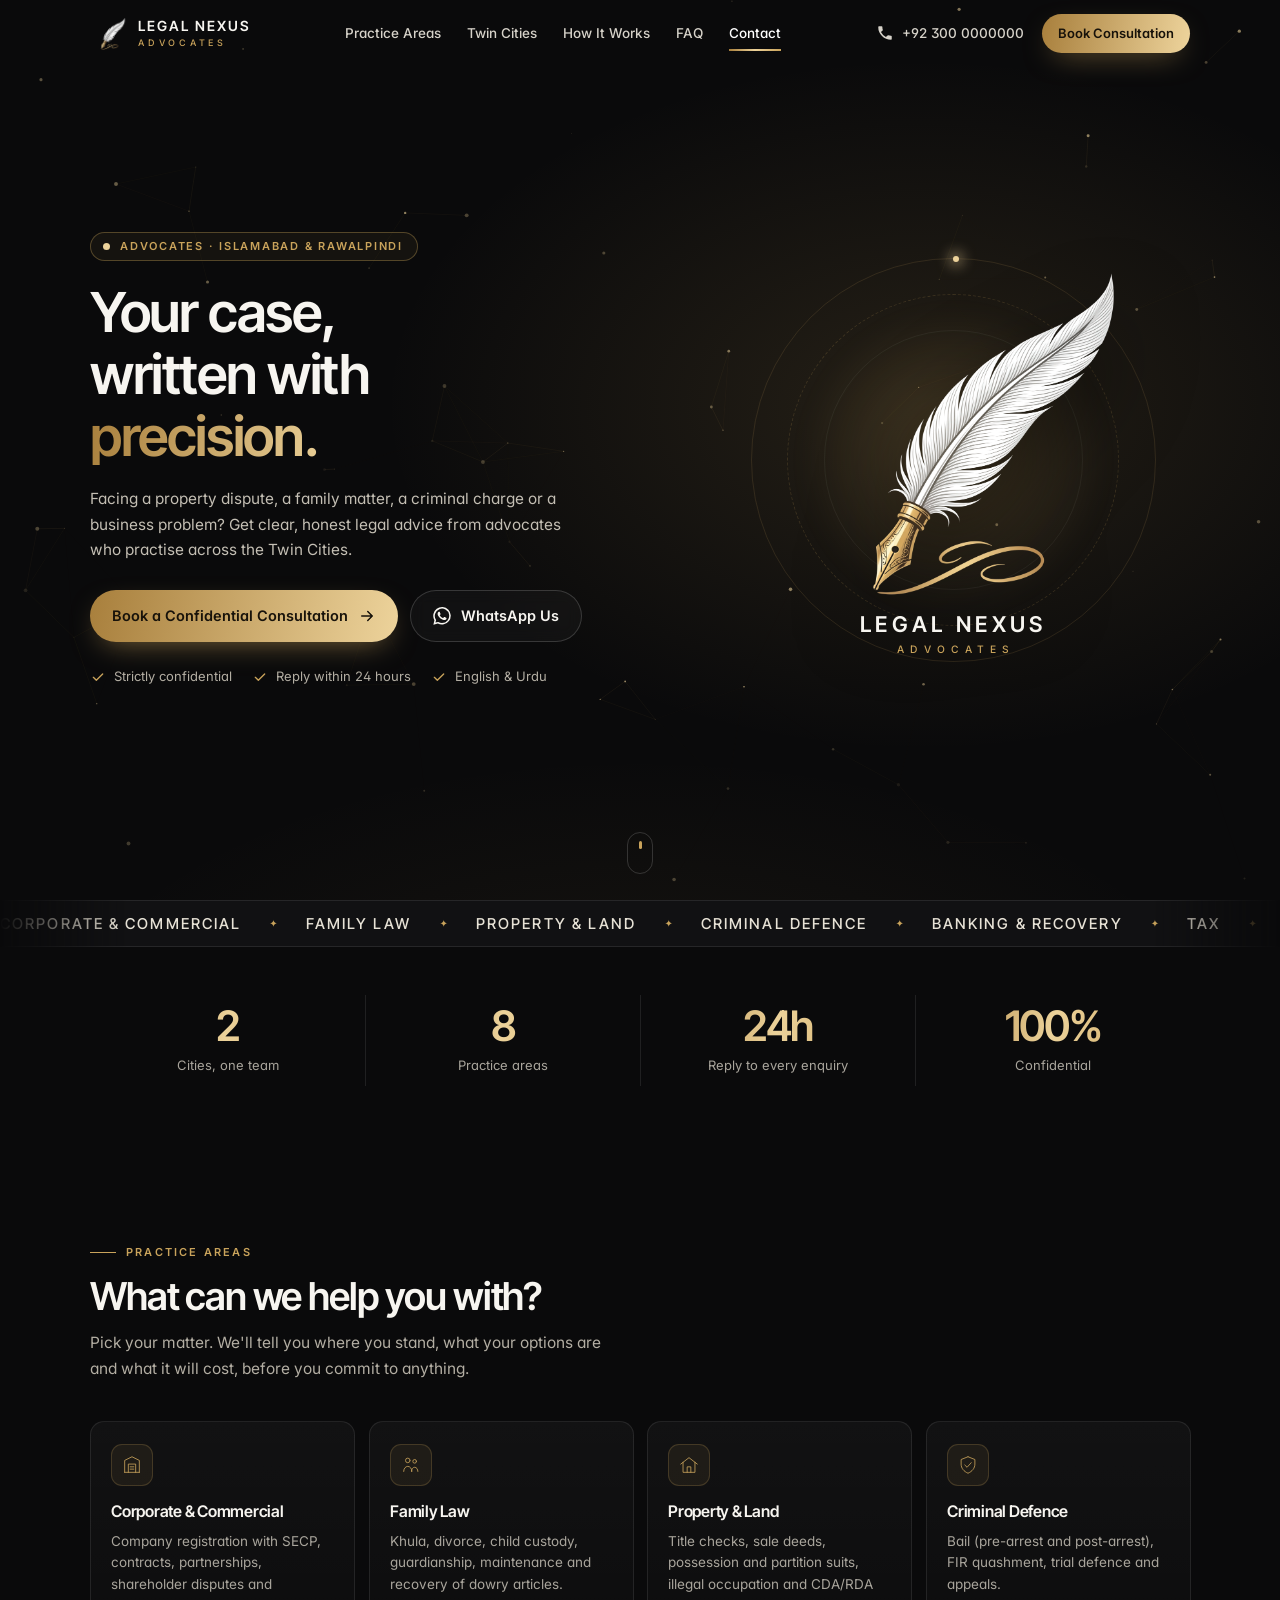
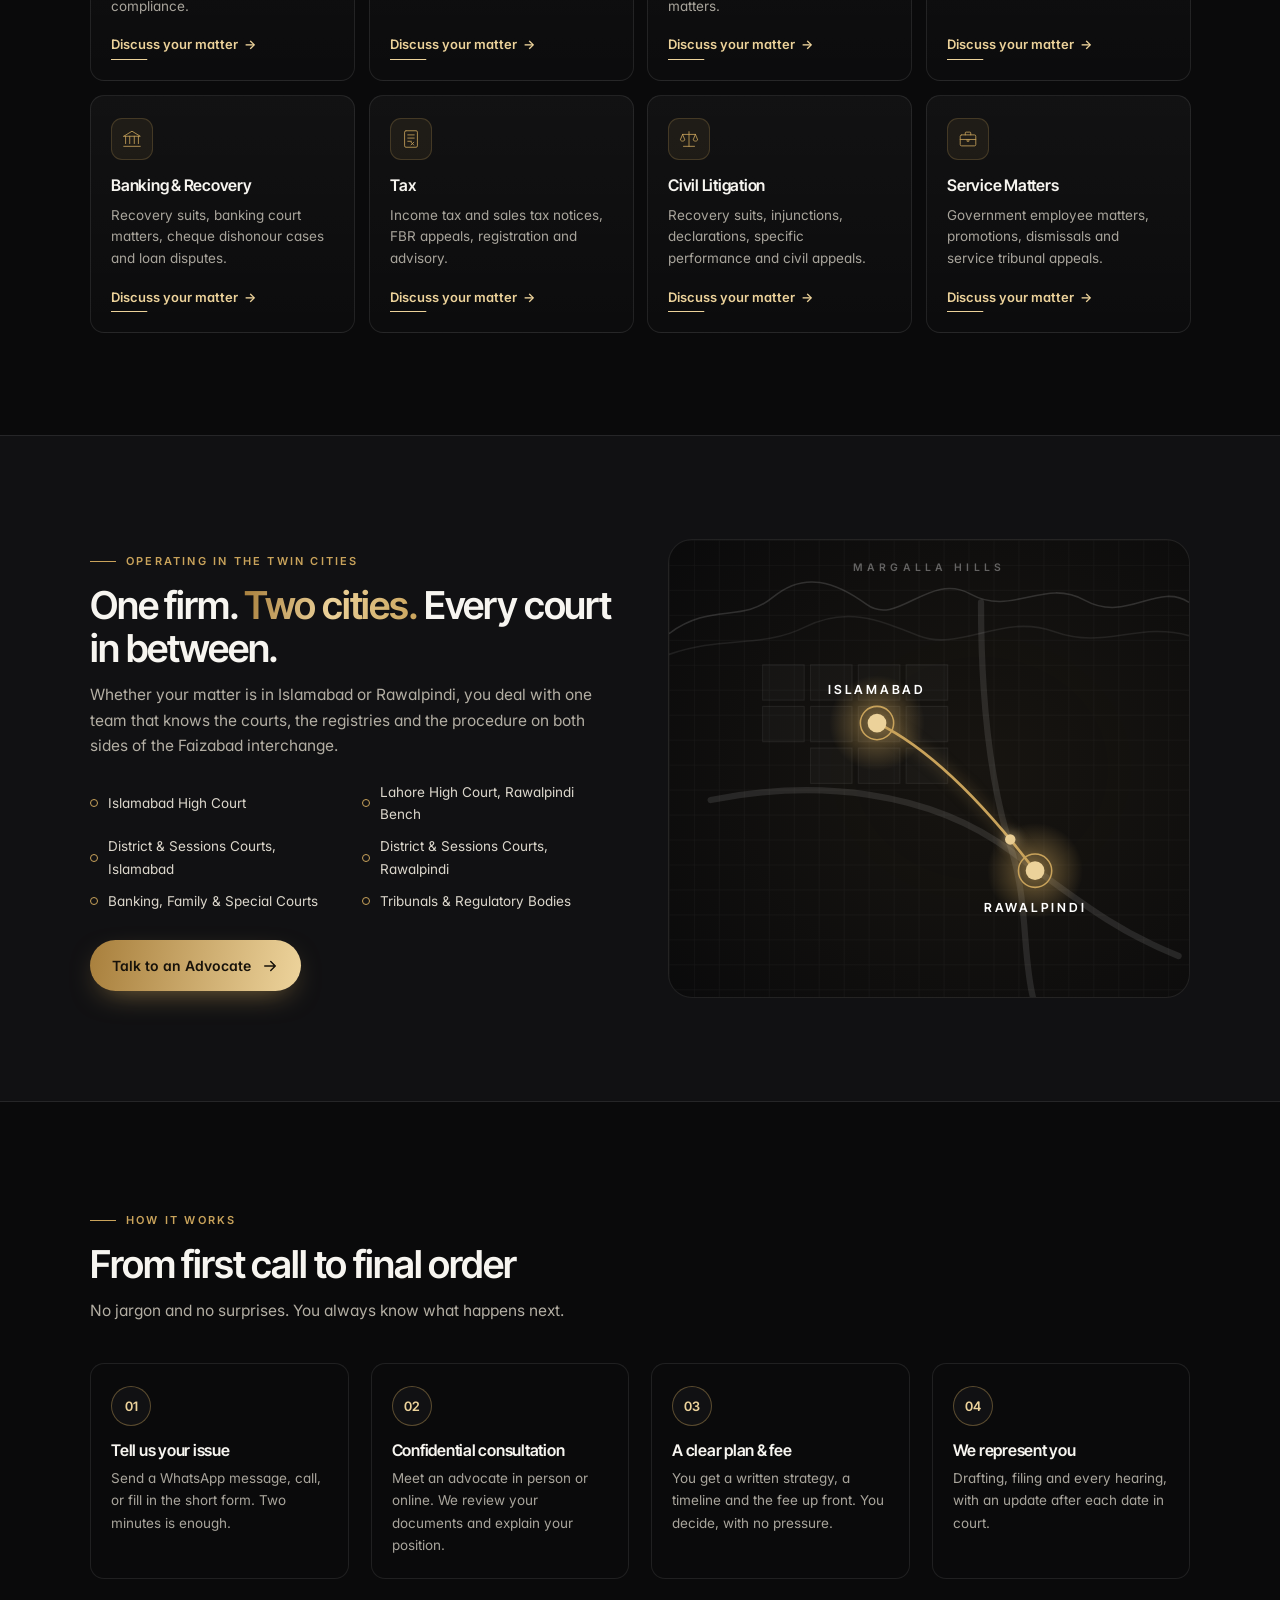
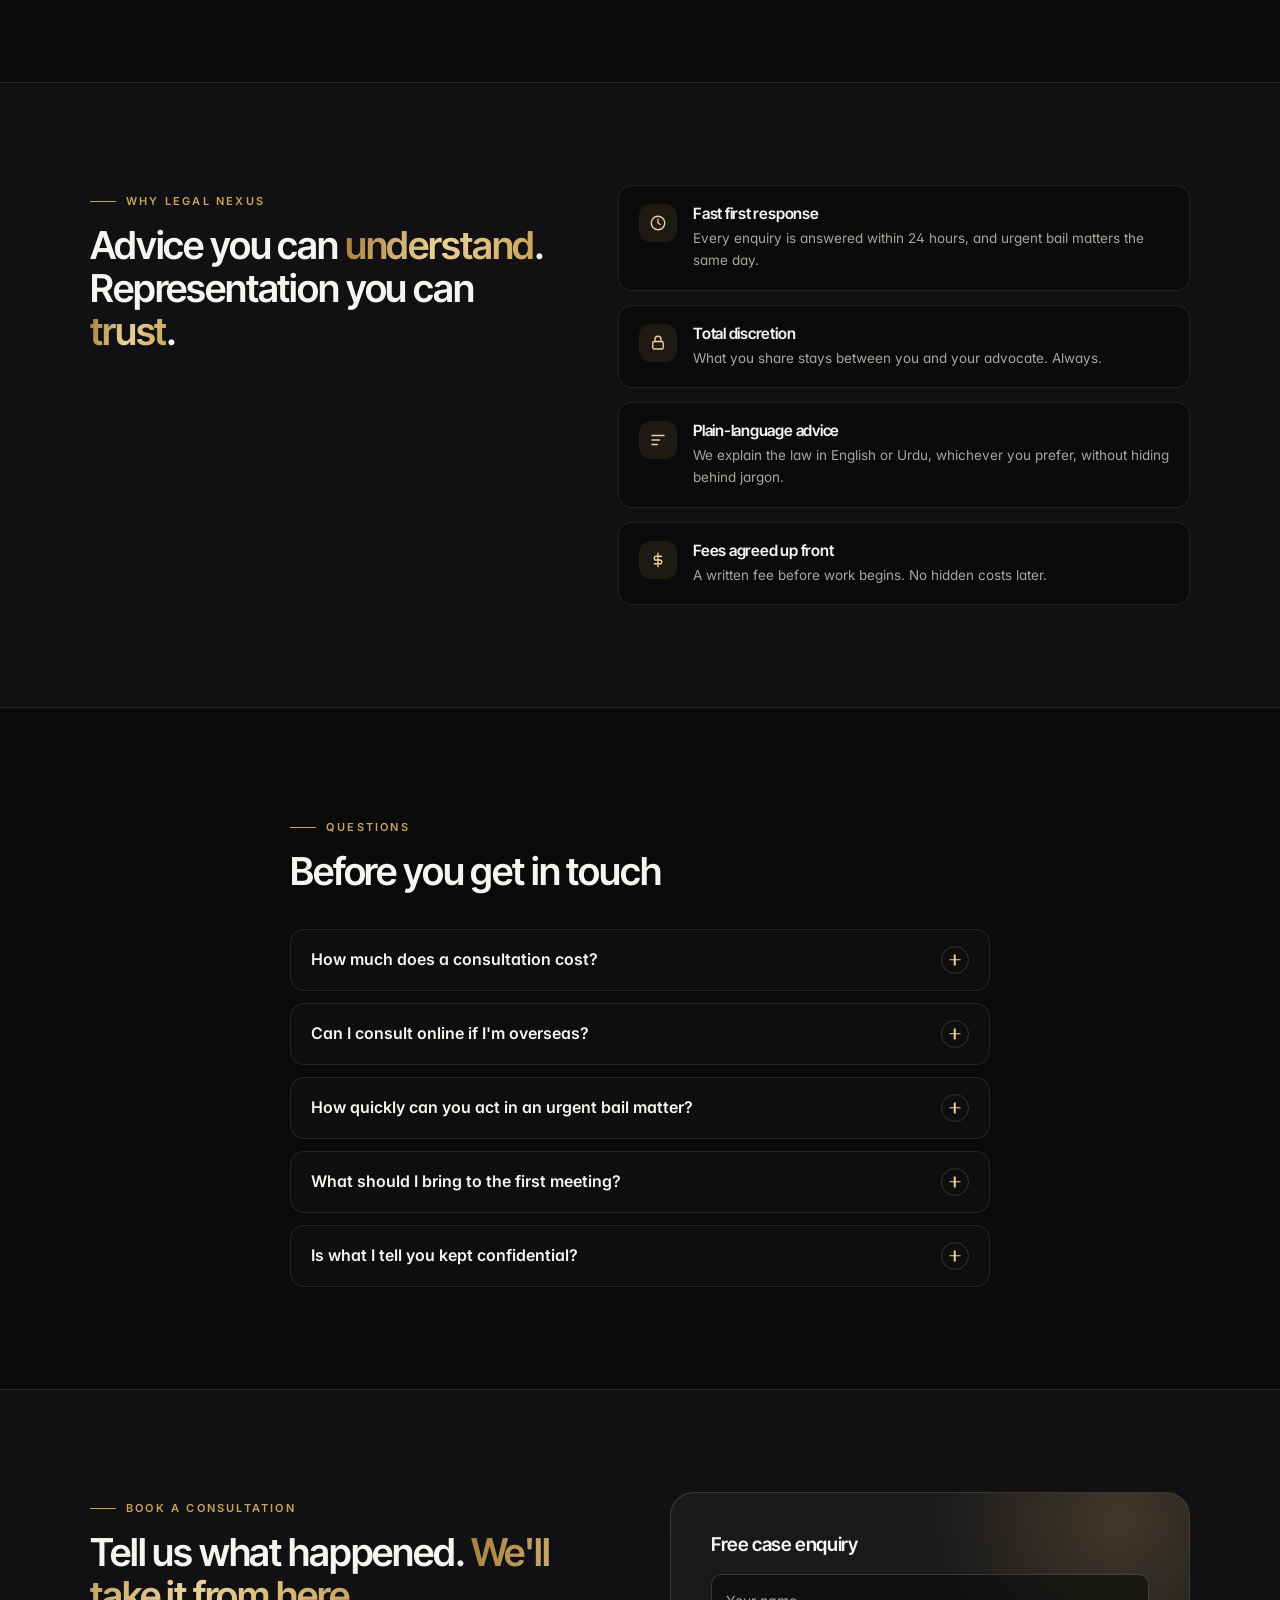
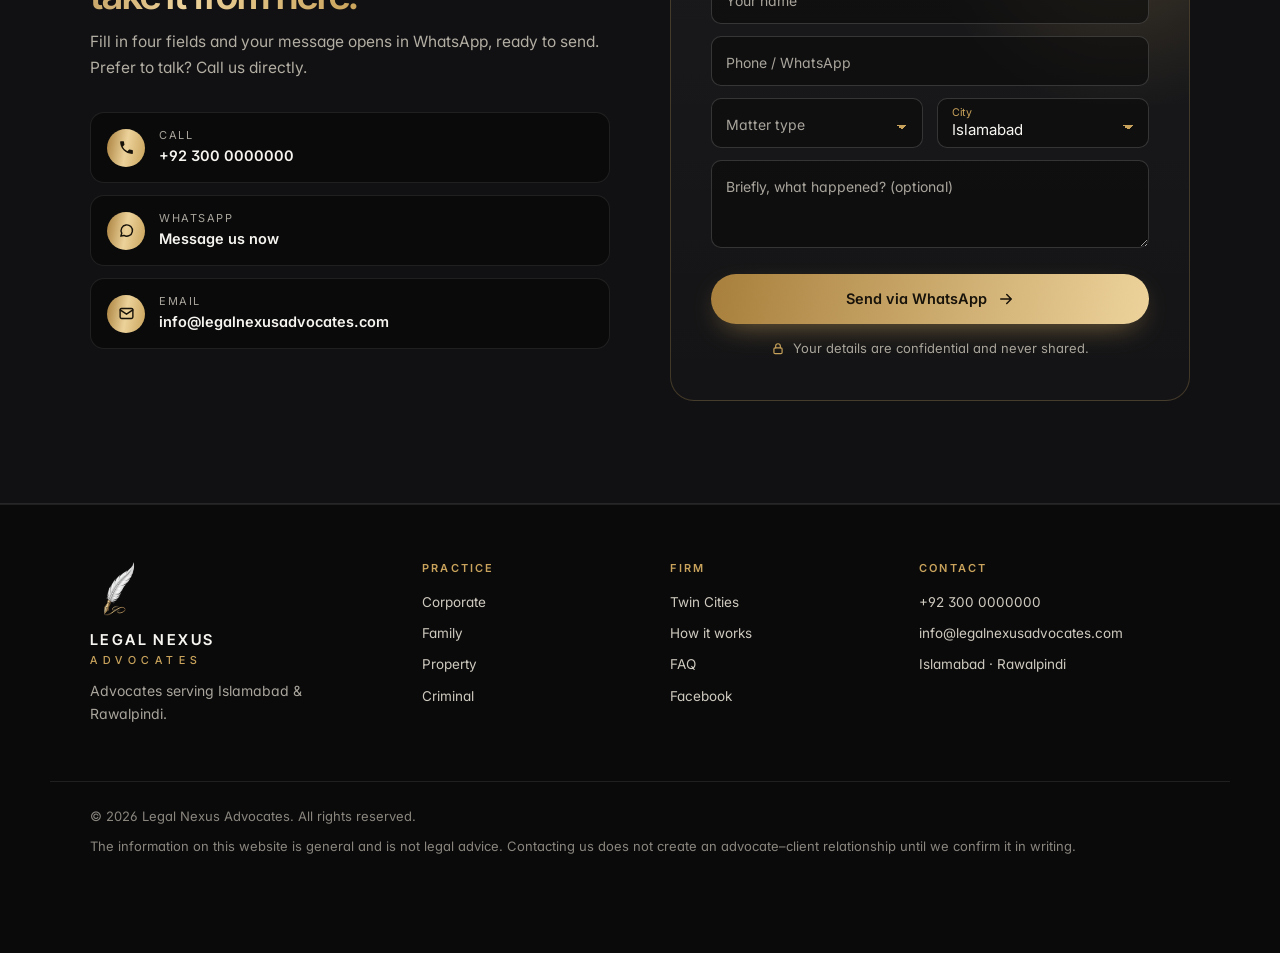
==== commit 3deef2e3: "Make accent words professional and drop WhatsApp green The gold accent words (precision, Two cities," ====
--- a/index.html
+++ b/index.html
@@ -13,7 +13,7 @@
   <meta property="og:image" content="assets/logo-full.png" />
   <link rel="preconnect" href="https://fonts.googleapis.com" />
   <link rel="preconnect" href="https://fonts.gstatic.com" crossorigin />
-  <link href="https://fonts.googleapis.com/css2?family=Inter+Tight:wght@500;600;700&family=Inter:wght@400;500;600&family=Instrument+Serif:ital@0;1&display=swap" rel="stylesheet" />
+  <link href="https://fonts.googleapis.com/css2?family=Inter+Tight:wght@500;600;700&family=Inter:wght@400;500;600&display=swap" rel="stylesheet" />
   <link rel="stylesheet" href="styles.css" />
   <script type="application/ld+json">
   {
@@ -82,9 +82,7 @@
           <h1 class="hero__title">
             <span class="line"><span class="word">Your</span> <span class="word">case,</span></span>
             <span class="line"><span class="word">written</span> <span class="word">with</span></span>
-            <span class="line"><span class="word word--gold">precision.
-              <svg class="underline" viewBox="0 0 300 24" preserveAspectRatio="none" aria-hidden="true"><path pathLength="1" d="M4 16 C 60 4, 120 22, 180 12 S 270 6, 296 10" /></svg>
-            </span></span>
+            <span class="line"><span class="word word--gold">precision.</span></span>
           </h1>
           <p class="hero__sub">Facing a property dispute, a family matter, a criminal charge or a business problem? Get clear, honest legal advice from advocates who practise across the Twin Cities.</p>
           <div class="hero__ctas">
--- a/styles.css
+++ b/styles.css
@@ -15,7 +15,6 @@
   --gold-lo: #a87f3c;
   --gold-grad: linear-gradient(100deg, var(--gold-lo), var(--gold-hi) 50%, var(--gold));
   --serif: "Inter Tight", "Inter", system-ui, sans-serif; /* display */
-  --italic: "Instrument Serif", Georgia, serif; /* gold accent words */
   --sans: "Inter", system-ui, -apple-system, "Segoe UI", sans-serif;
   --ease: cubic-bezier(.2, .8, .2, 1);
   --ease-out: cubic-bezier(.16, 1, .3, 1);
@@ -108,10 +107,10 @@
 .btn--gold:hover { box-shadow: 0 16px 40px -12px rgba(201, 163, 91, .9); background-position: 100% 0; }
 .btn--ghost { border: 1px solid var(--line-2); color: var(--white); background: rgba(255, 255, 255, .03); backdrop-filter: blur(8px); }
 .btn--ghost::before {
-  content: ""; position: absolute; inset: 0; z-index: 0; background: #25d366;
+  content: ""; position: absolute; inset: 0; z-index: 0; background: rgba(201, 163, 91, .14);
   transform: translateY(101%); transition: transform .45s var(--ease-out);
 }
-.btn--ghost:hover { border-color: #25d366; color: #fff; }
+.btn--ghost:hover { border-color: rgba(201, 163, 91, .6); color: #fff; }
 .btn--ghost:hover::before { transform: none; }
 .btn:active { transform: scale(.97); }
 .btn .arrow { transition: transform .35s var(--ease); }
@@ -183,15 +182,15 @@
 .eyebrow::before { content: ""; width: 26px; height: 1px; background: var(--gold); }
 .hero__eyebrow::before { display: none; }
 .hero__eyebrow { padding: 8px 14px 8px 12px; border: 1px solid rgba(201, 163, 91, .35); border-radius: 999px; background: rgba(201, 163, 91, .06); letter-spacing: .16em; }
-.dot { width: 7px; height: 7px; border-radius: 50%; background: #3ddc84; box-shadow: 0 0 0 0 rgba(61, 220, 132, .6); animation: livePulse 2s infinite; }
-@keyframes livePulse { 0% { box-shadow: 0 0 0 0 rgba(61, 220, 132, .55); } 80%, 100% { box-shadow: 0 0 0 9px rgba(61, 220, 132, 0); } }
+.dot { width: 7px; height: 7px; border-radius: 50%; background: var(--gold-hi); box-shadow: 0 0 0 0 rgba(236, 210, 154, .6); animation: livePulse 2s infinite; }
+@keyframes livePulse { 0% { box-shadow: 0 0 0 0 rgba(236, 210, 154, .55); } 80%, 100% { box-shadow: 0 0 0 9px rgba(236, 210, 154, 0); } }
 
 .hero__title { margin: 22px 0 18px; font: 600 clamp(34px, 4.3vw, 58px)/1.06 var(--serif); letter-spacing: -.025em; }
 .hero__title .line { display: block; overflow: hidden; padding-bottom: .06em; }
 .hero__title .word { display: inline-block; transform: translateY(110%) rotate(4deg); opacity: 0; transition: transform 1.1s var(--ease-out), opacity .8s; }
-.word--gold { position: relative; font-family: var(--italic); font-style: italic; font-weight: 400; font-size: 1.14em; letter-spacing: -.01em; background: var(--gold-grad); -webkit-background-clip: text; background-clip: text; color: transparent; padding-right: .08em; }
-.underline { position: absolute; left: 0; right: 0; bottom: -.08em; width: 100%; height: .2em; overflow: visible; }
-.underline path { fill: none; stroke: var(--gold); stroke-width: 3; stroke-linecap: round; stroke-dasharray: 1; stroke-dashoffset: 1; transition: stroke-dashoffset 1.1s var(--ease) 1.5s; }
+.word--gold { position: relative; background: var(--gold-grad); background-size: 220% 100%; background-position: 100% 0; -webkit-background-clip: text; background-clip: text; color: transparent; }
+.is-ready .word--gold { animation: goldSweep 2.4s var(--ease) 1.1s both; }
+@keyframes goldSweep { from { background-position: 100% 0; } to { background-position: 0 0; } }
 .hero__sub { max-width: 480px; font-size: clamp(15px, 1.2vw, 16.5px); color: #c4bfb4; }
 .hero__ctas { display: flex; flex-wrap: wrap; gap: 12px; margin: 28px 0 24px; }
 .hero__trust { list-style: none; margin: 0; padding: 0; display: flex; flex-wrap: wrap; gap: 8px 20px; font-size: 13px; color: #b3aea3; }
@@ -207,7 +206,6 @@
 .is-ready .hero__title .line:nth-child(2) .word:nth-child(1) { transition-delay: .38s; }
 .is-ready .hero__title .line:nth-child(2) .word:nth-child(2) { transition-delay: .48s; }
 .is-ready .hero__title .line:nth-child(3) .word { transition-delay: .62s; }
-.is-ready .underline path { stroke-dashoffset: 0; }
 .is-ready .hero__eyebrow { opacity: 1; transform: none; transition-delay: .05s; }
 .is-ready .hero__sub { opacity: 1; transform: none; transition-delay: .85s; }
 .is-ready .hero__ctas { opacity: 1; transform: none; transition-delay: 1s; }
@@ -284,7 +282,7 @@
 .section--dark { background: var(--ink-2); border-block: 1px solid var(--line); }
 .section__head { max-width: 620px; margin-bottom: 40px; }
 .section__title { margin: 14px 0 12px; font: 600 clamp(26px, 3vw, 40px)/1.12 var(--serif); letter-spacing: -.03em; }
-.section__title em { font-family: var(--italic); font-weight: 400; font-size: 1.12em; letter-spacing: -.01em; background: var(--gold-grad); -webkit-background-clip: text; background-clip: text; color: transparent; }
+.section__title em { font-style: normal; background: var(--gold-grad); -webkit-background-clip: text; background-clip: text; color: transparent; }
 .section__lead { font-size: 15.5px; color: #b3aea3; max-width: 540px; }
 
 /* reveal-on-scroll */
@@ -466,12 +464,12 @@
 /* ---------- Floating WhatsApp + mobile action bar ---------- */
 .fab {
   position: fixed; right: 20px; bottom: 20px; z-index: 90; width: 52px; height: 52px; display: grid; place-items: center;
-  border-radius: 50%; background: #25d366; color: #fff; box-shadow: 0 12px 30px -8px rgba(37, 211, 102, .6);
+  border-radius: 50%; background: var(--gold-grad); color: #17120a; box-shadow: 0 12px 30px -8px rgba(201, 163, 91, .7);
   transform: scale(0); transition: transform .5s var(--ease-out);
 }
 .fab.is-visible { transform: scale(1); }
 .fab svg { width: 26px; height: 26px; fill: currentColor; }
-.fab::before { content: ""; position: absolute; inset: 0; border-radius: 50%; border: 2px solid #25d366; animation: fabPing 2.6s var(--ease) infinite; }
+.fab::before { content: ""; position: absolute; inset: 0; border-radius: 50%; border: 2px solid var(--gold); animation: fabPing 2.6s var(--ease) infinite; }
 @keyframes fabPing { 0% { transform: scale(1); opacity: .8; } 100% { transform: scale(1.7); opacity: 0; } }
 .fab:hover svg { animation: wiggle .5s var(--ease); }
 @keyframes wiggle { 25% { transform: rotate(-12deg); } 75% { transform: rotate(12deg); } }
@@ -520,7 +518,7 @@
   .actionbar a { display: flex; flex-direction: column; align-items: center; justify-content: center; gap: 3px; padding: 8px 4px; border-radius: 13px; font-size: 12px; font-weight: 700; color: #dcd7cc; }
   .actionbar a svg { width: 20px; height: 20px; fill: none; stroke: currentColor; stroke-width: 2; }
   .actionbar a:first-child svg { fill: currentColor; stroke: none; }
-  .actionbar a:nth-child(2) { color: #3ddc84; }
+  .actionbar a:nth-child(2) { color: var(--gold-hi); }
   .actionbar__main { background: var(--gold-grad); color: #17120a !important; font-size: 14px !important; }
 }
 
